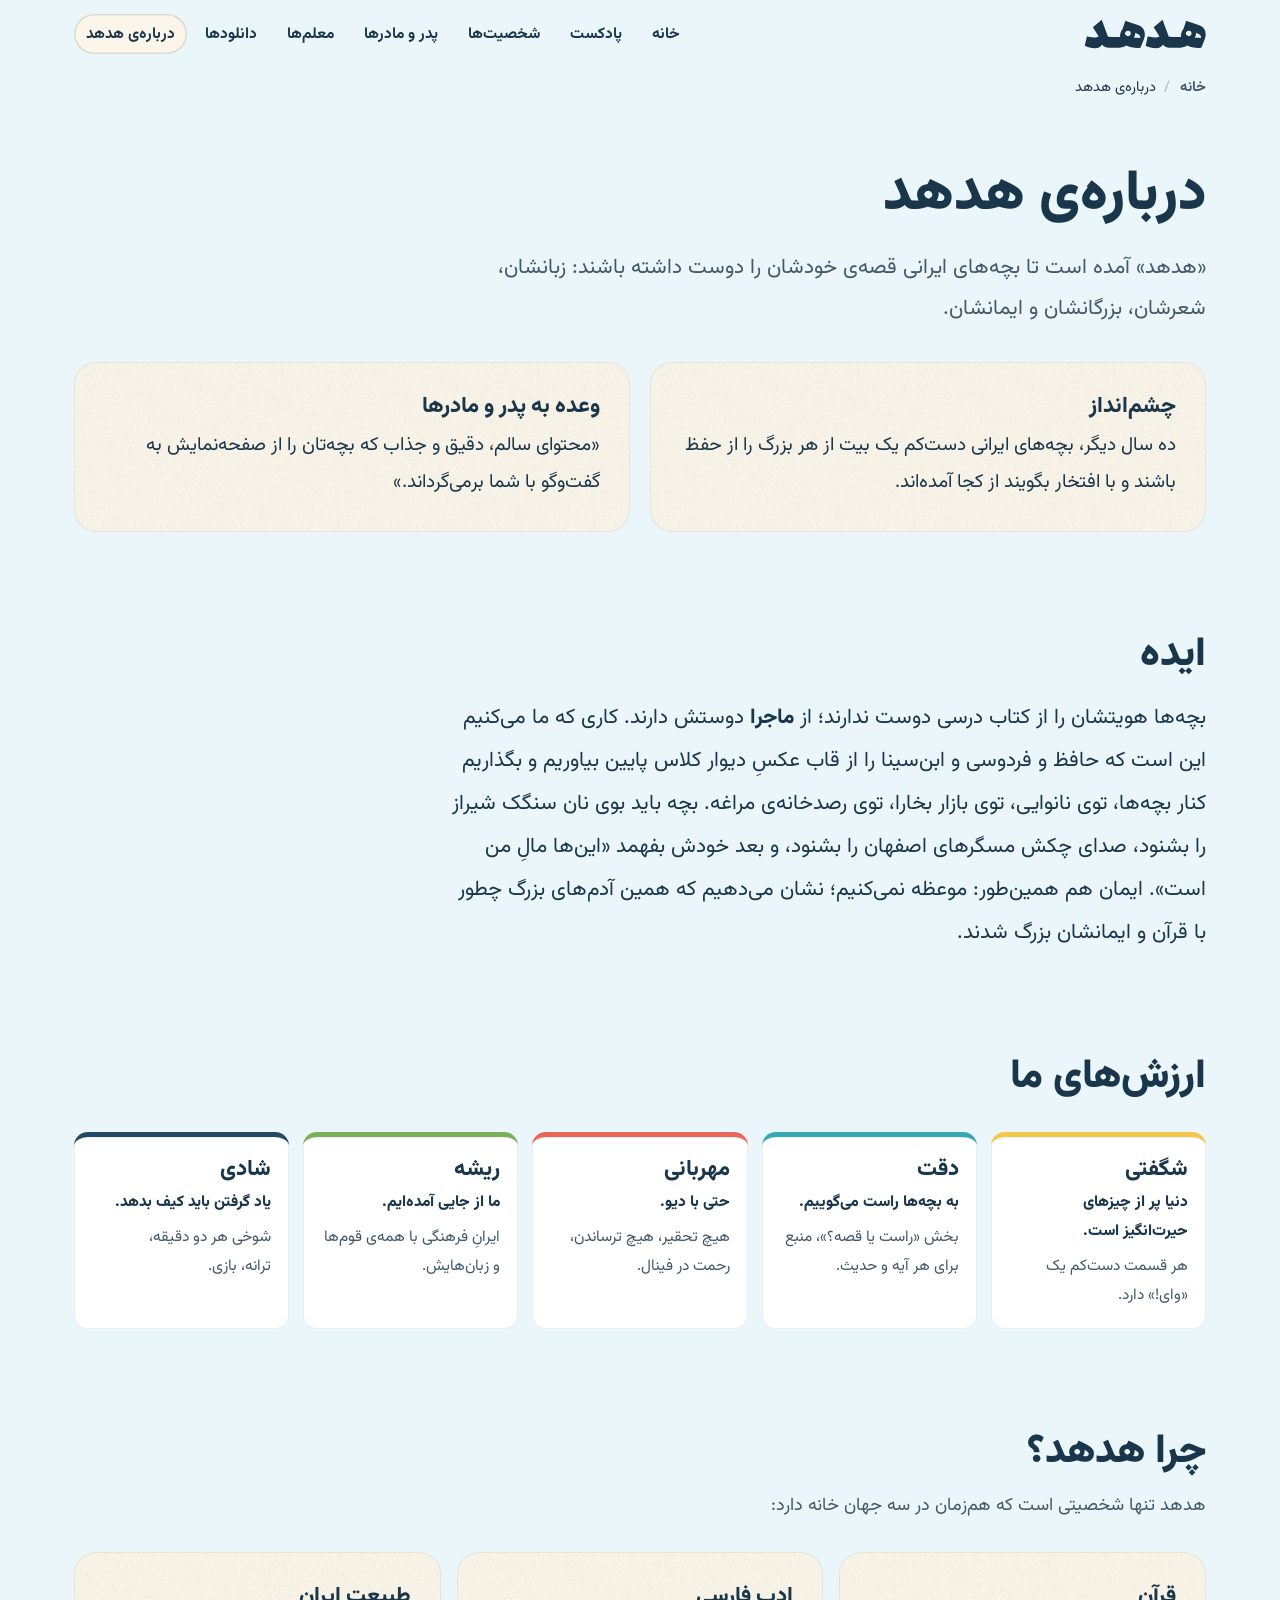
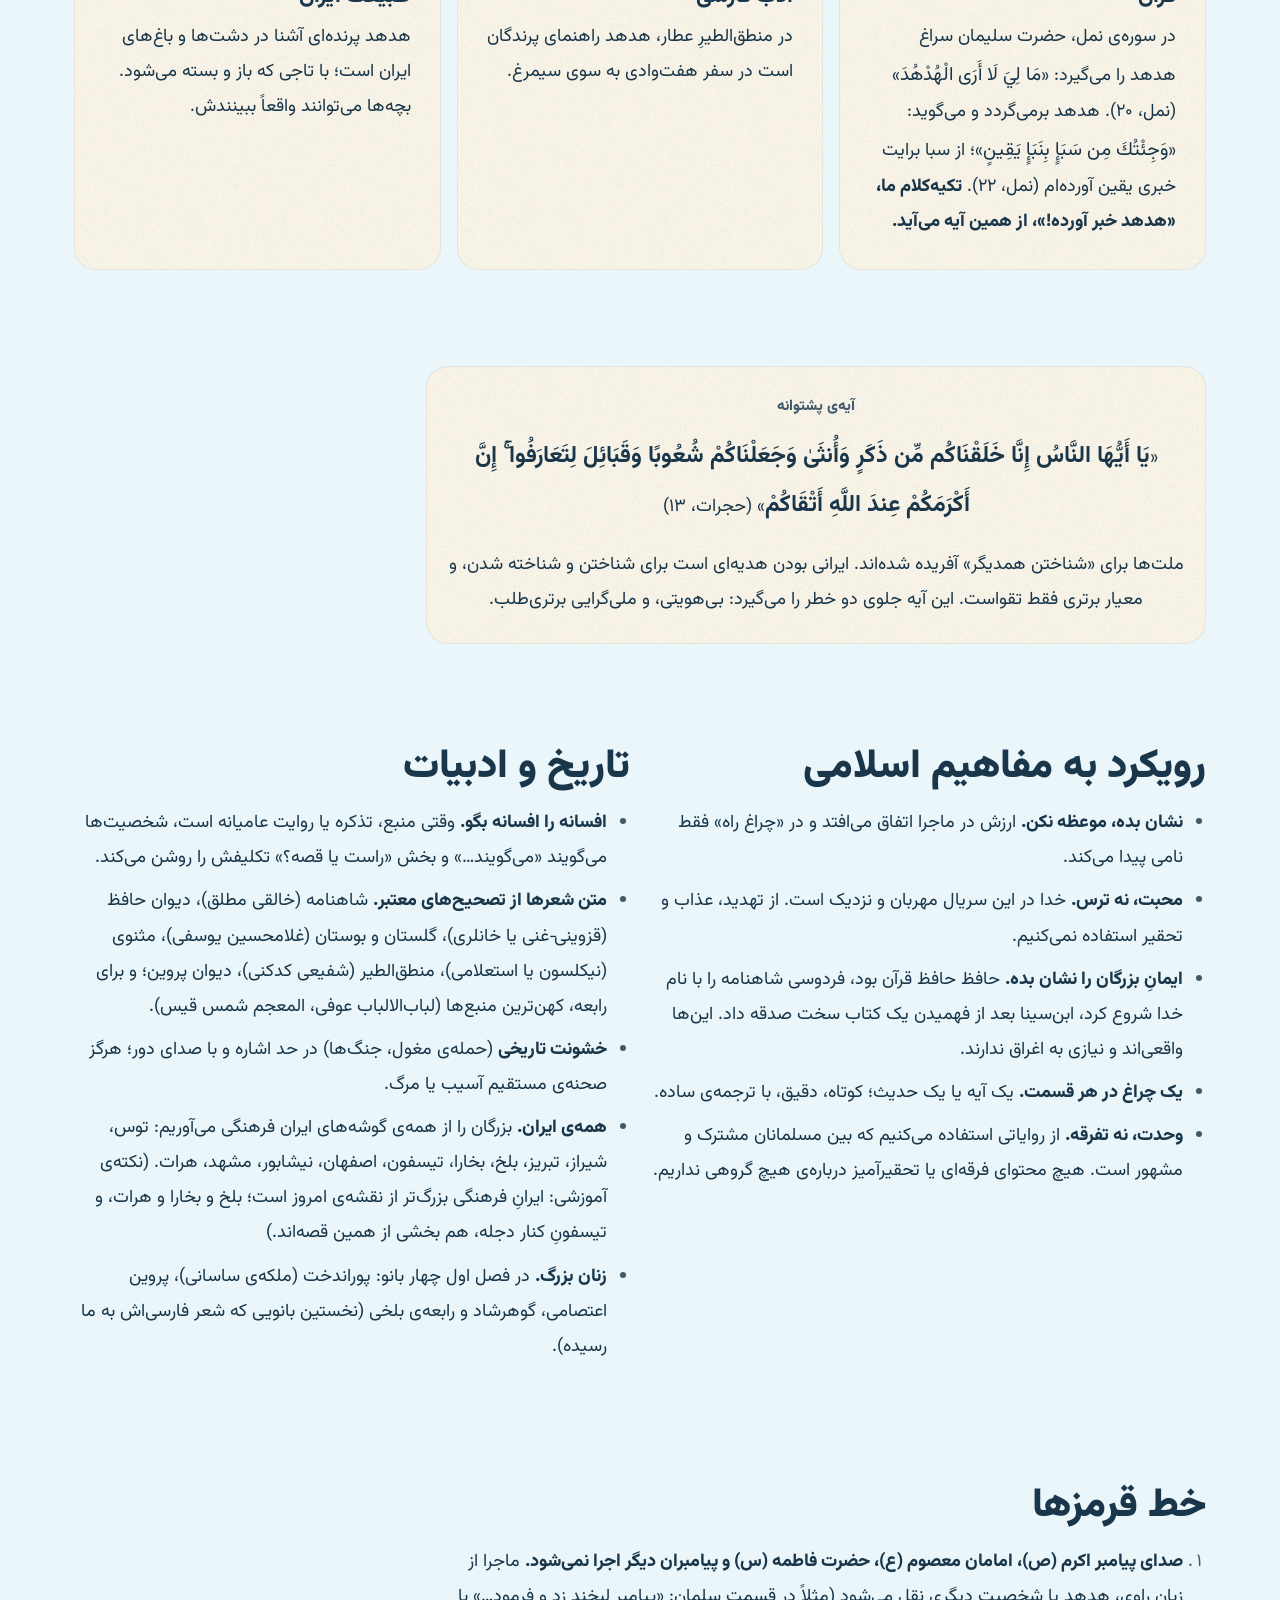
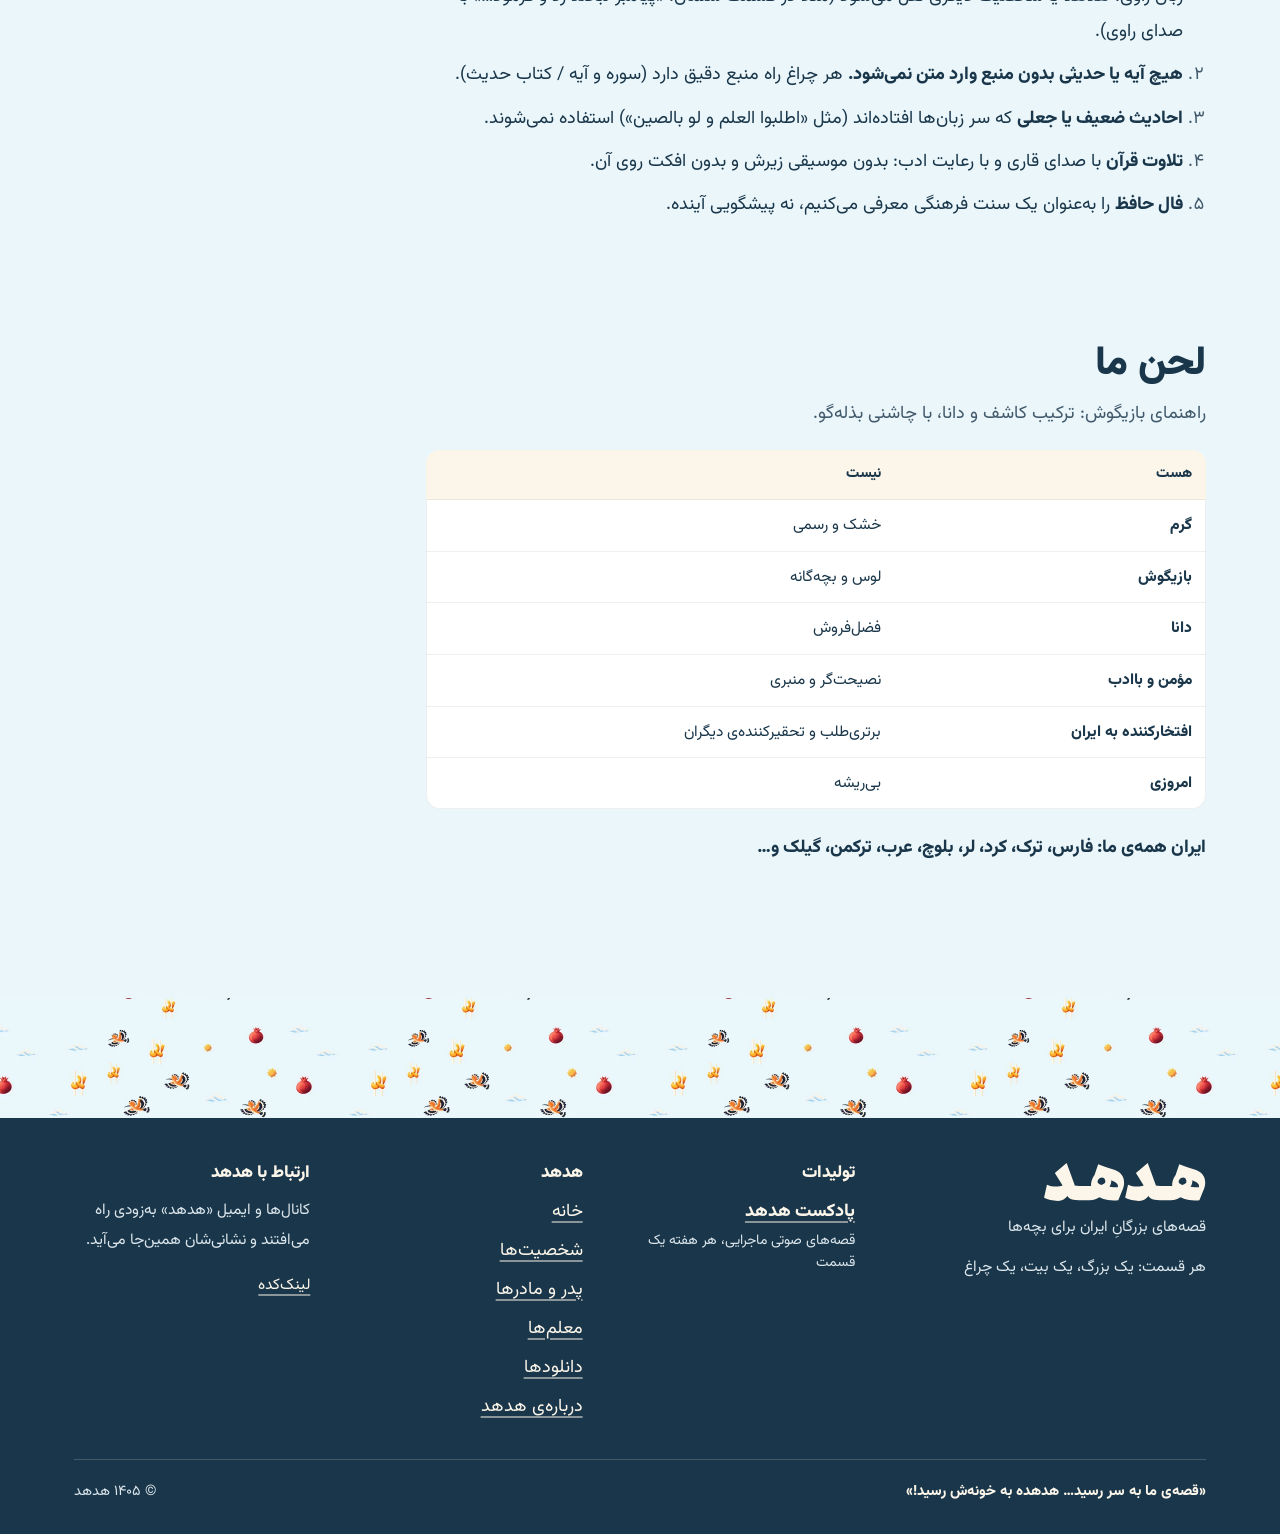
==== about/index.html @ d572d591 "«هدهد» website" ====
<!doctype html>
<html lang="fa" dir="rtl" class="no-js">
<head>
<meta charset="utf-8">
<meta name="viewport" content="width=device-width, initial-scale=1">
<title>درباره‌ی هدهد | هدهد، قصه‌های بزرگانِ ایران برای بچه‌ها</title>
<meta name="description" content="درباره‌ی «هدهد»: هدف و ارزش‌ها، ایده، پایه‌ی فکری و خط قرمزها.">
<link rel="canonical" href="https://hodhodclub.com/about/">
<meta name="theme-color" content="#EAF6FA">
<meta property="og:type" content="website">
<meta property="og:site_name" content="هدهد، قصه‌های بزرگانِ ایران برای بچه‌ها">
<meta property="og:locale" content="fa_IR">
<meta property="og:title" content="درباره‌ی هدهد">
<meta property="og:description" content="درباره‌ی «هدهد»: هدف و ارزش‌ها، ایده، پایه‌ی فکری و خط قرمزها.">
<meta property="og:url" content="https://hodhodclub.com/about/">
<meta property="og:image" content="https://hodhodclub.com/og/hodhod.jpg">
<meta property="og:image:width" content="1200">
<meta property="og:image:height" content="630">
<meta property="og:image:alt" content="هدهد روی ابر، کنار نام «هدهد» و «قصه‌های بزرگانِ ایران برای بچه‌ها».">
<meta name="twitter:card" content="summary_large_image">
<link rel="icon" href="/favicon.ico" sizes="any">
<link rel="icon" type="image/png" sizes="32x32" href="/favicon-32.png">
<link rel="apple-touch-icon" href="/apple-touch-icon.png">
<link rel="manifest" href="/site.webmanifest">
<link rel="preload" href="/assets/fonts/vazirmatn.woff" as="font" type="font/woff" crossorigin>
<link rel="stylesheet" href="/assets/site.css?v=4108e3a9">
<script>document.documentElement.className='js';window.HUDHUD_TEXT={"local": "به وقت شما: {day}، ساعت {time}", "countdown": "تا انتشار: {left}", "soon": "به‌زودی", "out": "منتشر شد", "today": "امروز", "play": "پخش", "pause": "توقف", "copied": "نشانی صفحه کپی شد."}</script>
<script type="application/ld+json">{"@context": "https://schema.org", "@graph": [{"@type": "BreadcrumbList", "itemListElement": [{"@type": "ListItem", "position": 1, "name": "خانه", "item": "https://hodhodclub.com/"}, {"@type": "ListItem", "position": 2, "name": "درباره‌ی هدهد", "item": "https://hodhodclub.com/about/"}]}]}</script>
</head>
<body>
<a class="skip" href="#main">رفتن به محتوای اصلی</a>
<header class="site-head"><div class="wrap head-row">
<div class="brand-row"><a class="brand" href="/" aria-label="هدهد، صفحه‌ی اصلی"><svg class="wm-nav" aria-hidden="true" focusable="false" xmlns="http://www.w3.org/2000/svg" viewBox="-35 -1415 6046 1481"><path fill="currentColor" d="M690 -549Q638 -525 580.5 -514.5Q523 -504 457 -504Q363 -504 270.5 -521.0Q178 -538 110 -569L5 -92Q108 -35 238.5 -4.5Q369 26 518 26Q646 26 725.0 -24.0Q804 -74 866 -157Q907 -94 958.0 -60.0Q1009 -26 1088.5 -13.0Q1168 0 1292 0H1703V-530H1292Q1257 -530 1220.0 -534.5Q1183 -539 1144 -546L840 -1375L404 -1011Z M2008 -1332 1873 -937Q1835 -883 1805.5 -820.0Q1776 -757 1759.5 -691.5Q1743 -626 1743 -561Q1743 -545 1754 -531Q1746 -531 1738.5 -530.5Q1731 -530 1722.5 -530.0Q1714 -530 1703 -530Q1675 -530 1664.0 -510.0Q1653 -490 1653 -442V-93Q1653 -41 1663.5 -20.5Q1674 0 1703 0Q1789 0 1879.5 -29.0Q1970 -58 2055 -109Q2192 -36 2371.5 -5.0Q2551 26 2753 2L2888 -328Q2929 -423 2948.5 -501.0Q2968 -579 2968 -626Q2968 -730 2943.5 -811.5Q2919 -893 2868.0 -955.5Q2817 -1018 2737.0 -1065.0Q2657 -1112 2546 -1147Q2386 -1197 2257.5 -1241.5Q2129 -1286 2008 -1332ZM2122 -559Q1985 -610 1985 -682Q1985 -725 2009.5 -761.0Q2034 -797 2073.0 -818.5Q2112 -840 2155 -840Q2187 -840 2213.5 -820.5Q2240 -801 2256.5 -768.5Q2273 -736 2273 -697Q2273 -650 2234.5 -615.0Q2196 -580 2122 -559ZM2426 -496Q2461 -555 2479.5 -617.0Q2498 -679 2494 -738Q2576 -706 2630.5 -671.0Q2685 -636 2713.0 -598.5Q2741 -561 2741 -518Q2741 -510 2739.0 -499.5Q2737 -489 2736 -480Q2651 -480 2573.0 -484.0Q2495 -488 2426 -496Z M3693 -549Q3641 -525 3583.5 -514.5Q3526 -504 3460 -504Q3366 -504 3273.5 -521.0Q3181 -538 3113 -569L3008 -92Q3111 -35 3241.5 -4.5Q3372 26 3521 26Q3649 26 3728.0 -24.0Q3807 -74 3869 -157Q3910 -94 3961.0 -60.0Q4012 -26 4091.5 -13.0Q4171 0 4295 0H4706V-530H4295Q4260 -530 4223.0 -534.5Q4186 -539 4147 -546L3843 -1375L3407 -1011Z M5011 -1332 4876 -937Q4838 -883 4808.5 -820.0Q4779 -757 4762.5 -691.5Q4746 -626 4746 -561Q4746 -545 4757 -531Q4749 -531 4741.5 -530.5Q4734 -530 4725.5 -530.0Q4717 -530 4706 -530Q4678 -530 4667.0 -510.0Q4656 -490 4656 -442V-93Q4656 -41 4666.5 -20.5Q4677 0 4706 0Q4792 0 4882.5 -29.0Q4973 -58 5058 -109Q5195 -36 5374.5 -5.0Q5554 26 5756 2L5891 -328Q5932 -423 5951.5 -501.0Q5971 -579 5971 -626Q5971 -730 5946.5 -811.5Q5922 -893 5871.0 -955.5Q5820 -1018 5740.0 -1065.0Q5660 -1112 5549 -1147Q5389 -1197 5260.5 -1241.5Q5132 -1286 5011 -1332ZM5125 -559Q4988 -610 4988 -682Q4988 -725 5012.5 -761.0Q5037 -797 5076.0 -818.5Q5115 -840 5158 -840Q5190 -840 5216.5 -820.5Q5243 -801 5259.5 -768.5Q5276 -736 5276 -697Q5276 -650 5237.5 -615.0Q5199 -580 5125 -559ZM5429 -496Q5464 -555 5482.5 -617.0Q5501 -679 5497 -738Q5579 -706 5633.5 -671.0Q5688 -636 5716.0 -598.5Q5744 -561 5744 -518Q5744 -510 5742.0 -499.5Q5740 -489 5739 -480Q5654 -480 5576.0 -484.0Q5498 -488 5429 -496Z"/></svg></a></div>
<button class="menu-btn" type="button" aria-expanded="false" aria-controls="nav"><span class="bars"><span></span></span>فهرست</button>
<nav id="nav" class="nav" aria-label="فهرست"><ul><li><a href="/">خانه</a></li><li><a href="/podcast/">پادکست</a></li><li><a href="/characters/">شخصیت‌ها</a></li><li><a href="/parents/">پدر و مادرها</a></li><li><a href="/teachers/">معلم‌ها</a></li><li><a href="/downloads/">دانلودها</a></li><li><a href="/about/" aria-current="page">درباره‌ی هدهد</a></li></ul></nav>
</div></header>
<main id="main">
<nav class="crumbs wrap" aria-label="مسیر صفحه"><ol><li><a href="/">خانه</a></li><li aria-current="page">درباره‌ی هدهد</li></ol></nav>
<section class="page-head"><div class="wrap narrow">
<h1>درباره‌ی هدهد</h1>
<p class="lead">«هدهد» آمده است تا بچه‌های ایرانی قصه‌ی خودشان را دوست داشته باشند: زبانشان، شعرشان، بزرگانشان و ایمانشان.</p>
</div></section>
<section class="section" style="padding-top:20px" aria-labelledby="core-t"><div class="wrap">
<h2 id="core-t" class="sr">هسته‌ی هدهد</h2><div class="grid grid-2 core"><div class="card grain core-card"><h3>چشم‌انداز</h3><p>ده سال دیگر، بچه‌های ایرانی دست‌کم یک بیت از هر بزرگ را از حفظ باشند و با افتخار بگویند از کجا آمده‌اند.</p></div><div class="card grain core-card"><h3>وعده به پدر و مادرها</h3><p>«محتوای سالم، دقیق و جذاب که بچه‌تان را از صفحه‌نمایش به گفت‌وگو با شما برمی‌گرداند.»</p></div></div>
</div></section>
<section class="section" aria-labelledby="idea-t"><div class="wrap narrow">
<h2 id="idea-t" style="margin-bottom:14px">ایده</h2><div class="director prose"><p>بچه‌ها هویتشان را از کتاب درسی دوست ندارند؛ از <strong>ماجرا</strong> دوستش دارند. کاری که ما می‌کنیم این است که حافظ و فردوسی و ابن‌سینا را از قاب عکسِ دیوار کلاس پایین بیاوریم و بگذاریم کنار بچه‌ها، توی نانوایی، توی بازار بخارا، توی رصدخانه‌ی مراغه. بچه باید بوی نان سنگک شیراز را بشنود، صدای چکش مسگرهای اصفهان را بشنود، و بعد خودش بفهمد «این‌ها مالِ من است». ایمان هم همین‌طور: موعظه نمی‌کنیم؛ نشان می‌دهیم که همین آدم‌های بزرگ چطور با قرآن و ایمانشان بزرگ شدند.</p></div>
</div></section>
<section class="section" aria-labelledby="val-t"><div class="wrap"><div class="section-head"><h2 id="val-t">ارزش‌های ما</h2></div>
<div class="values"><div class="value"><h3>شگفتی</h3><p class="means">دنیا پر از چیزهای حیرت‌انگیز است.</p><p>هر قسمت دست‌کم یک «وای!» دارد.</p></div><div class="value"><h3>دقت</h3><p class="means">به بچه‌ها راست می‌گوییم.</p><p>بخش «راست یا قصه؟»، منبع برای هر آیه و حدیث.</p></div><div class="value"><h3>مهربانی</h3><p class="means">حتی با دیو.</p><p>هیچ تحقیر، هیچ ترساندن، رحمت در فینال.</p></div><div class="value"><h3>ریشه</h3><p class="means">ما از جایی آمده‌ایم.</p><p>ایرانِ فرهنگی با همه‌ی قوم‌ها و زبان‌هایش.</p></div><div class="value"><h3>شادی</h3><p class="means">یاد گرفتن باید کیف بدهد.</p><p>شوخی هر دو دقیقه، ترانه، بازی.</p></div></div></div></section>
<section class="section" aria-labelledby="why-t"><div class="wrap"><div class="section-head"><h2 id="why-t">چرا هدهد؟</h2>
<p>هدهد تنها شخصیتی است که هم‌زمان در سه جهان خانه دارد:</p></div><div class="worlds"><div class="card grain"><h3>قرآن</h3><p style="margin-top:8px">در سوره‌ی نمل، حضرت سلیمان سراغ هدهد را می‌گیرد: «<span lang="ar">مَا لِيَ لَا أَرَى الْهُدْهُدَ</span>» (نمل، ۲۰). هدهد برمی‌گردد و می‌گوید: «<span lang="ar">وَجِئْتُكَ مِن سَبَإٍ بِنَبَإٍ يَقِينٍ</span>»؛ از سبا برایت خبری یقین آورده‌ام (نمل، ۲۲). <strong>تکیه‌کلام ما، «هدهد خبر آورده!»، از همین آیه می‌آید.</strong></p></div><div class="card grain"><h3>ادب فارسی</h3><p style="margin-top:8px">در منطق‌الطیرِ عطار، هدهد راهنمای پرندگان است در سفر هفت‌وادی به سوی سیمرغ.</p></div><div class="card grain"><h3>طبیعت ایران</h3><p style="margin-top:8px">هدهد پرنده‌ای آشنا در دشت‌ها و باغ‌های ایران است؛ با تاجی که باز و بسته می‌شود. بچه‌ها می‌توانند واقعاً ببینندش.</p></div></div></div></section>
<section class="section" aria-labelledby="ayah-t"><div class="wrap narrow"><h2 id="ayah-t" class="sr">آیه‌ی پشتوانه</h2>
<div class="card grain ayah"><p class="eyebrow" style="justify-content:center">آیه‌ی پشتوانه</p><p>«<span lang="ar">يَا أَيُّهَا النَّاسُ إِنَّا خَلَقْنَاكُم مِّن ذَكَرٍ وَأُنثَىٰ وَجَعَلْنَاكُمْ شُعُوبًا وَقَبَائِلَ لِتَعَارَفُوا ۚ إِنَّ أَكْرَمَكُمْ عِندَ اللَّهِ أَتْقَاكُمْ</span>» (حجرات، ۱۳)</p>
<p>ملت‌ها برای «شناختن همدیگر» آفریده شده‌اند. ایرانی بودن هدیه‌ای است برای شناختن و شناخته شدن، و معیار برتری فقط تقواست. این آیه جلوی دو خطر را می‌گیرد: بی‌هویتی، و ملی‌گرایی برتری‌طلب.</p></div></div></section>
<section class="section" aria-labelledby="isl-t"><div class="wrap grid grid-2">
<div class="prose"><h2 id="isl-t" style="margin-bottom:12px">رویکرد به مفاهیم اسلامی</h2><ul><li><strong>نشان بده، موعظه نکن.</strong> ارزش در ماجرا اتفاق می‌افتد و در «چراغ راه» فقط نامی پیدا می‌کند.</li><li><strong>محبت، نه ترس.</strong> خدا در این سریال مهربان و نزدیک است. از تهدید، عذاب و تحقیر استفاده نمی‌کنیم.</li><li><strong>ایمانِ بزرگان را نشان بده.</strong> حافظ حافظ قرآن بود، فردوسی شاهنامه را با نام خدا شروع کرد، ابن‌سینا بعد از فهمیدن یک کتاب سخت صدقه داد. این‌ها واقعی‌اند و نیازی به اغراق ندارند.</li><li><strong>یک چراغ در هر قسمت.</strong> یک آیه یا یک حدیث؛ کوتاه، دقیق، با ترجمه‌ی ساده.</li><li><strong>وحدت، نه تفرقه.</strong> از روایاتی استفاده می‌کنیم که بین مسلمانان مشترک و مشهور است. هیچ محتوای فرقه‌ای یا تحقیرآمیز درباره‌ی هیچ گروهی نداریم.</li></ul></div>
<div class="prose"><h2 style="margin-bottom:12px">تاریخ و ادبیات</h2><ul><li><strong>افسانه را افسانه بگو.</strong> وقتی منبع، تذکره یا روایت عامیانه است، شخصیت‌ها می‌گویند «می‌گویند…» و بخش «راست یا قصه؟» تکلیفش را روشن می‌کند.</li><li><strong>متن شعرها از تصحیح‌های معتبر.</strong> شاهنامه (خالقی مطلق)، دیوان حافظ (قزوینی‑غنی یا خانلری)، گلستان و بوستان (غلامحسین یوسفی)، مثنوی (نیکلسون یا استعلامی)، منطق‌الطیر (شفیعی کدکنی)، دیوان پروین؛ و برای رابعه، کهن‌ترین منبع‌ها (لباب‌الالباب عوفی، المعجم شمس قیس).</li><li><strong>خشونت تاریخی</strong> (حمله‌ی مغول، جنگ‌ها) در حد اشاره و با صدای دور؛ هرگز صحنه‌ی مستقیم آسیب یا مرگ.</li><li><strong>همه‌ی ایران.</strong> بزرگان را از همه‌ی گوشه‌های ایران فرهنگی می‌آوریم: توس، شیراز، تبریز، بلخ، بخارا، تیسفون، اصفهان، نیشابور، مشهد، هرات. (نکته‌ی آموزشی: ایرانِ فرهنگی بزرگ‌تر از نقشه‌ی امروز است؛ بلخ و بخارا و هرات، و تیسفونِ کنار دجله، هم بخشی از همین قصه‌اند.)</li><li><strong>زنان بزرگ.</strong> در فصل اول چهار بانو: پوراندخت (ملکه‌ی ساسانی)، پروین اعتصامی، گوهرشاد و رابعه‌ی بلخی (نخستین بانویی که شعر فارسی‌اش به ما رسیده).</li></ul></div></div></section>
<section class="section" aria-labelledby="lines-t"><div class="wrap narrow"><div class="prose"><h2 id="lines-t" style="margin-bottom:12px">خط قرمزها</h2><ol><li><strong>صدای پیامبر اکرم (ص)، امامان معصوم (ع)، حضرت فاطمه (س) و پیامبران دیگر اجرا نمی‌شود.</strong> ماجرا از زبان راوی، هدهد یا شخصیت دیگری نقل می‌شود (مثلاً در قسمت سلمان: «پیامبر لبخند زد و فرمود…» با صدای راوی).</li><li><strong>هیچ آیه یا حدیثی بدون منبع وارد متن نمی‌شود.</strong> هر چراغ راه منبع دقیق دارد (سوره و آیه / کتاب حدیث).</li><li><strong>احادیث ضعیف یا جعلی</strong> که سر زبان‌ها افتاده‌اند (مثل «اطلبوا العلم و لو بالصین») استفاده نمی‌شوند.</li><li><strong>تلاوت قرآن</strong> با صدای قاری و با رعایت ادب: بدون موسیقی زیرش و بدون افکت روی آن.</li><li><strong>فال حافظ</strong> را به‌عنوان یک سنت فرهنگی معرفی می‌کنیم، نه پیشگویی آینده.</li></ol></div></div></section>
<section class="section" aria-labelledby="tone-t"><div class="wrap narrow"><h2 id="tone-t" style="margin-bottom:6px">لحن ما</h2>
<p class="muted">راهنمای بازیگوش: ترکیب کاشف و دانا، با چاشنی بذله‌گو.</p>
<div class="table-wrap"><table class="isnot"><thead><tr><th scope="col">هست</th><th scope="col">نیست</th></tr></thead><tbody><tr><td>گرم</td><td>خشک و رسمی</td></tr><tr><td>بازیگوش</td><td>لوس و بچه‌گانه</td></tr><tr><td>دانا</td><td>فضل‌فروش</td></tr><tr><td>مؤمن و باادب</td><td>نصیحت‌گر و منبری</td></tr><tr><td>افتخارکننده به ایران</td><td>برتری‌طلب و تحقیرکننده‌ی دیگران</td></tr><tr><td>امروزی</td><td>بی‌ریشه</td></tr></tbody></table></div>
<p style="margin-top:16px;font-weight:800">ایران همه‌ی ما: فارس، ترک، کرد، لر، بلوچ، عرب، ترکمن، گیلک و…</p></div></section>
</main>
<div class="band" aria-hidden="true"></div>
<footer class="site-foot"><div class="wrap">
<div class="foot-grid">
<div class="foot-brand"><svg class="wm-nav" aria-hidden="true" focusable="false" xmlns="http://www.w3.org/2000/svg" viewBox="-35 -1415 6046 1481"><path fill="currentColor" d="M690 -549Q638 -525 580.5 -514.5Q523 -504 457 -504Q363 -504 270.5 -521.0Q178 -538 110 -569L5 -92Q108 -35 238.5 -4.5Q369 26 518 26Q646 26 725.0 -24.0Q804 -74 866 -157Q907 -94 958.0 -60.0Q1009 -26 1088.5 -13.0Q1168 0 1292 0H1703V-530H1292Q1257 -530 1220.0 -534.5Q1183 -539 1144 -546L840 -1375L404 -1011Z M2008 -1332 1873 -937Q1835 -883 1805.5 -820.0Q1776 -757 1759.5 -691.5Q1743 -626 1743 -561Q1743 -545 1754 -531Q1746 -531 1738.5 -530.5Q1731 -530 1722.5 -530.0Q1714 -530 1703 -530Q1675 -530 1664.0 -510.0Q1653 -490 1653 -442V-93Q1653 -41 1663.5 -20.5Q1674 0 1703 0Q1789 0 1879.5 -29.0Q1970 -58 2055 -109Q2192 -36 2371.5 -5.0Q2551 26 2753 2L2888 -328Q2929 -423 2948.5 -501.0Q2968 -579 2968 -626Q2968 -730 2943.5 -811.5Q2919 -893 2868.0 -955.5Q2817 -1018 2737.0 -1065.0Q2657 -1112 2546 -1147Q2386 -1197 2257.5 -1241.5Q2129 -1286 2008 -1332ZM2122 -559Q1985 -610 1985 -682Q1985 -725 2009.5 -761.0Q2034 -797 2073.0 -818.5Q2112 -840 2155 -840Q2187 -840 2213.5 -820.5Q2240 -801 2256.5 -768.5Q2273 -736 2273 -697Q2273 -650 2234.5 -615.0Q2196 -580 2122 -559ZM2426 -496Q2461 -555 2479.5 -617.0Q2498 -679 2494 -738Q2576 -706 2630.5 -671.0Q2685 -636 2713.0 -598.5Q2741 -561 2741 -518Q2741 -510 2739.0 -499.5Q2737 -489 2736 -480Q2651 -480 2573.0 -484.0Q2495 -488 2426 -496Z M3693 -549Q3641 -525 3583.5 -514.5Q3526 -504 3460 -504Q3366 -504 3273.5 -521.0Q3181 -538 3113 -569L3008 -92Q3111 -35 3241.5 -4.5Q3372 26 3521 26Q3649 26 3728.0 -24.0Q3807 -74 3869 -157Q3910 -94 3961.0 -60.0Q4012 -26 4091.5 -13.0Q4171 0 4295 0H4706V-530H4295Q4260 -530 4223.0 -534.5Q4186 -539 4147 -546L3843 -1375L3407 -1011Z M5011 -1332 4876 -937Q4838 -883 4808.5 -820.0Q4779 -757 4762.5 -691.5Q4746 -626 4746 -561Q4746 -545 4757 -531Q4749 -531 4741.5 -530.5Q4734 -530 4725.5 -530.0Q4717 -530 4706 -530Q4678 -530 4667.0 -510.0Q4656 -490 4656 -442V-93Q4656 -41 4666.5 -20.5Q4677 0 4706 0Q4792 0 4882.5 -29.0Q4973 -58 5058 -109Q5195 -36 5374.5 -5.0Q5554 26 5756 2L5891 -328Q5932 -423 5951.5 -501.0Q5971 -579 5971 -626Q5971 -730 5946.5 -811.5Q5922 -893 5871.0 -955.5Q5820 -1018 5740.0 -1065.0Q5660 -1112 5549 -1147Q5389 -1197 5260.5 -1241.5Q5132 -1286 5011 -1332ZM5125 -559Q4988 -610 4988 -682Q4988 -725 5012.5 -761.0Q5037 -797 5076.0 -818.5Q5115 -840 5158 -840Q5190 -840 5216.5 -820.5Q5243 -801 5259.5 -768.5Q5276 -736 5276 -697Q5276 -650 5237.5 -615.0Q5199 -580 5125 -559ZM5429 -496Q5464 -555 5482.5 -617.0Q5501 -679 5497 -738Q5579 -706 5633.5 -671.0Q5688 -636 5716.0 -598.5Q5744 -561 5744 -518Q5744 -510 5742.0 -499.5Q5740 -489 5739 -480Q5654 -480 5576.0 -484.0Q5498 -488 5429 -496Z"/></svg><p>قصه‌های بزرگانِ ایران برای بچه‌ها</p><p>هر قسمت: یک بزرگ، یک بیت، یک چراغ</p></div>
<nav class="foot-products" aria-labelledby="f-prod"><h2 id="f-prod">تولیدات</h2><ul><li><a href="/podcast/">پادکست هدهد</a><small>قصه‌های صوتی ماجرایی، هر هفته یک قسمت</small></li></ul></nav>
<nav aria-labelledby="f-brand"><h2 id="f-brand">هدهد</h2><ul class="cols"><li><a href="/">خانه</a></li><li><a href="/characters/">شخصیت‌ها</a></li><li><a href="/parents/">پدر و مادرها</a></li><li><a href="/teachers/">معلم‌ها</a></li><li><a href="/downloads/">دانلودها</a></li><li><a href="/about/">درباره‌ی هدهد</a></li></ul></nav>
<div><h2 id="contact">ارتباط با هدهد</h2><p>کانال‌ها و ایمیل «هدهد» به‌زودی راه می‌افتند و نشانی‌شان همین‌جا می‌آید.</p><p><a href="/links/">لینک‌کده</a></p></div>
</div>
<div class="foot-end"><span class="closing">«قصه‌ی ما به سر رسید… <strong>هدهده به خونه‌ش رسید!</strong>»</span><span>© ۱۴۰۵ هدهد</span></div>
</div></footer>
<script src="/assets/site.js?v=4108e3a9" defer></script>
</body>
</html>
---- assets/site.css ----
/* «هدهد» website, «آسمان روشن» identity (areas/podcast/03-branding/design-system.md). Mobile first, RTL.
   Colours only from the design system; no gradients except the sky itself, no glow, no drop shadows. */
/* Type: Pinar (design-system.md › Type), served from the site itself. build.py › build_font() writes the
   @font-face rules between the markers: Fontamin's Farsi-digit Pinar for the text, its Latin-digit Pinar for Latin
   letters and digits only (or, with --font vazirmatn, the free fallback). */
/*FONT*/
@font-face { font-family: "HodhodText"; src: url("fonts/vazirmatn.woff") format("woff"); font-weight: 100 900; font-display: swap; }
/*/FONT*/

:root {
  --sky: #EAF6FA; --sky-top: #D8EEF7; --cream: #FCF6EA; --navy: #19364A; --ink-2: #41596B;
  --cinnamon: #EF9245; --coral: #EA655A; --leaf: #7CAF59; --sunshine: #F4C64C; --turquoise: #36A8B2;
  --night: #234A60; --shelf: #F1E5CC; --ledge: #DCCBA8; --white: #FFFFFF;
  --line: rgba(25, 54, 74, .14); --line-2: rgba(25, 54, 74, .08);
  --accent: var(--leaf);
  --r: 22px; --r-s: 14px; --wrap: 1180px; --gutter: 16px;
  --grain: url("../img/grain.png");
  --arch: url("arch.svg");
  color-scheme: light;
}
@media (min-width: 600px) { :root { --gutter: 24px; } }

*, *::before, *::after { box-sizing: border-box; }
[hidden] { display: none !important; }
html { -webkit-text-size-adjust: 100%; text-size-adjust: 100%; scroll-behavior: smooth; scroll-padding-top: 16px; }
body { margin: 0; background: var(--sky); color: var(--navy); font-family: "HodhodText", Tahoma, sans-serif;
       font-variation-settings: "KSHD" 100; font-size: 17px; line-height: 1.95; font-weight: 400; overflow-x: hidden;
       -webkit-font-smoothing: antialiased; }
@media (min-width: 900px) { body { font-size: 18px; } }
img, svg { display: block; max-width: 100%; }
img { height: auto; }
a { color: inherit; text-decoration-thickness: 1.5px; text-underline-offset: 5px; text-decoration-color: rgba(25, 54, 74, .45); }
a:hover { text-decoration-color: currentColor; }
:focus-visible { outline: 3px solid var(--navy); outline-offset: 3px; border-radius: 6px; }
strong, b { font-weight: 800; }
h1, h2, h3, h4 { margin: 0; line-height: 1.35; font-weight: 900; text-wrap: balance; }
h1 { font-size: clamp(32px, 7vw, 56px); }
h2 { font-size: clamp(26px, 5vw, 40px); }
h3 { font-size: clamp(19px, 2.6vw, 22px); font-weight: 800; }
p { margin: 0 0 1em; text-wrap: pretty; }
p:last-child { margin-bottom: 0; }
ul, ol { margin: 0 0 1em; padding-inline-start: 1.3em; }
ol { list-style-type: persian; }
li { margin-bottom: .45em; }
li::marker { color: var(--ink-2); }
blockquote { margin: 0; }
[lang="ar"] { font-size: 1.06em; line-height: 2.1; }
.latin { direction: ltr; unicode-bidi: isolate; display: inline-block; }
.sr { position: absolute !important; width: 1px; height: 1px; padding: 0; margin: -1px; overflow: hidden; clip: rect(0 0 0 0); white-space: nowrap; border: 0; }
.wrap { width: 100%; max-width: var(--wrap); margin-inline: auto; padding-inline: var(--gutter); }
.narrow > * { max-width: 780px; }
.muted { color: var(--ink-2); }
.nowrap { white-space: nowrap; }

/* skip link */
.skip { position: absolute; inset-inline-start: 12px; top: -60px; z-index: 50; background: var(--navy); color: var(--cream);
        padding: 8px 16px; border-radius: 999px; text-decoration: none; }
.skip:focus { top: 12px; }

/* grain: 50 % on accent shapes, 35 % on cream panels (design system) */
.grain, .grain-50 { position: relative; isolation: isolate; }
.grain::after, .grain-50::after { content: ""; position: absolute; inset: 0; z-index: -1; pointer-events: none;
  background: var(--grain) 0 0 / 256px 256px; opacity: .35; border-radius: inherit; }
.grain-50::after { opacity: .5; }

/* the arch glyph before labels */
.glyph { display: inline-block; width: .72em; height: .92em; vertical-align: -.08em; margin-inline-end: .45em; flex: none; }
.glyph path { fill: var(--g, var(--accent)); }

/* ---------- header ---------- */
.site-head { position: relative; z-index: 20; }
.head-row { display: flex; align-items: center; justify-content: space-between; gap: 16px; min-height: 68px; }
.brand-row { display: flex; align-items: center; gap: 10px; min-width: 0; }
.brand { display: inline-flex; align-items: center; color: var(--navy); padding: 6px 0; }
.brand svg { height: 30px; width: auto; }
/* on a product's pages the header carries the product lockup (.lockup below): the wordmark leads home, the label
   to the product's page */
.brand-row.lockup { --h: 30px; display: block; padding-block: 6px; }
.brand-row.lockup .brand { display: inline; padding: 0; }
.brand-row.lockup .brand svg { display: inline-block; }
a.lockup-label { text-decoration: none; }
a.lockup-label:hover { text-decoration: underline; text-decoration-thickness: 1.5px; }
.menu-btn { display: none; font: inherit; font-weight: 700; font-size: 16px; color: var(--navy); background: var(--cream);
  border: 1.5px solid var(--line); border-radius: 999px; padding: 6px 18px 6px 14px; min-height: 44px; cursor: pointer;
  align-items: center; gap: 8px; flex: none; }
.menu-btn .bars { width: 18px; height: 12px; position: relative; }
.menu-btn .bars::before, .menu-btn .bars::after, .menu-btn .bars span { content: ""; position: absolute; inset-inline: 0; height: 2px; background: var(--navy); border-radius: 2px; }
.menu-btn .bars::before { top: 0; } .menu-btn .bars span { top: 5px; } .menu-btn .bars::after { top: 10px; }
.nav ul { list-style: none; margin: 0; padding: 0; display: flex; flex-wrap: wrap; align-items: center; gap: 4px 6px; }
.nav li { margin: 0; }
.nav a, .nav-group-btn { display: block; text-decoration: none; font-weight: 700; font-size: 15.5px; padding: 8px 12px; border-radius: 999px; line-height: 1.6; }
.nav a:hover, .nav-group-btn:hover { background: rgba(255, 255, 255, .6); }
.nav a[aria-current="page"] { background: var(--cream); box-shadow: inset 0 0 0 1.5px var(--line); }
.nav a[aria-current="true"] { box-shadow: inset 0 -2.5px 0 var(--navy); border-radius: 0; }
/* several products: one «تولیدات هدهد» menu (build.py › NAV_INLINE) */
.nav-group { position: relative; }
.nav-group-btn { display: inline-flex; align-items: center; gap: 6px; font-family: inherit; color: var(--navy); background: none; border: 0; cursor: pointer; }
.nav-group-btn svg { width: 15px; height: 15px; transition: transform .15s; }
.nav-group-btn[aria-expanded="true"] svg { transform: rotate(180deg); }
.nav-group.inside .nav-group-btn { box-shadow: inset 0 -2.5px 0 var(--navy); border-radius: 0; }
.nav-group-label { display: none; }
.nav .nav-sub { display: none; position: absolute; top: calc(100% + 6px); inset-inline-start: 0; z-index: 30; width: 290px;
  flex-direction: column; align-items: stretch; gap: 2px; padding: 8px; background: var(--cream); border-radius: var(--r-s);
  box-shadow: inset 0 0 0 1.5px var(--line); }
.nav-group.open .nav-sub { display: flex; }
.nav-sub a { border-radius: 12px; padding: 8px 12px; }
.nav-sub a b { display: block; font-weight: 800; }
.nav-sub a small { display: block; font-weight: 400; font-size: 13.5px; color: var(--ink-2); line-height: 1.6; }
.nav-sub a[aria-current] { background: var(--sky); box-shadow: none; border-radius: 12px; }
@media (max-width: 979px) {
  .js .menu-btn { display: inline-flex; }
  .js .nav { position: absolute; inset-inline: var(--gutter); top: 64px; background: var(--cream); border-radius: var(--r);
    box-shadow: inset 0 0 0 1.5px var(--line); padding: 10px; display: none; max-height: calc(100vh - 80px); overflow-y: auto; }
  .js .nav.open { display: block; }
  .js .nav ul { flex-direction: column; align-items: stretch; gap: 2px; }
  .js .nav a { font-size: 17px; padding: 10px 16px; }
  .js .nav a[aria-current="page"] { background: var(--sky); box-shadow: none; }
  .js .nav a[aria-current="true"] { background: var(--sky); box-shadow: none; border-radius: 999px; }
  .nav-group-btn { display: none; }
  .nav-group-label { display: block; font-size: 13.5px; font-weight: 800; color: var(--ink-2); padding: 10px 16px 2px; }
  .nav .nav-sub { display: flex; position: static; width: auto; padding: 0 0 6px; background: none; box-shadow: none; border-bottom: 1.5px solid var(--line-2); margin-bottom: 4px; }
  .nav-sub a small { font-size: 14px; }
  .no-js .head-row { flex-wrap: wrap; padding-block: 8px; }
}
@media (max-width: 379px) { .brand svg { height: 26px; } .brand-row.lockup { --h: 22px; } .menu-btn { padding-inline: 12px 10px; } }

/* breadcrumbs */
.crumbs { padding-top: 6px; }
.crumbs ol { list-style: none; margin: 0; padding: 0; display: flex; flex-wrap: wrap; gap: 0 2px; font-size: 14.5px; color: var(--ink-2); }
.crumbs li { margin: 0; }
.crumbs li + li::before { content: "/"; margin-inline: 8px; color: rgba(25, 54, 74, .35); }
.crumbs a { text-decoration: none; font-weight: 700; }
.crumbs a:hover { text-decoration: underline; }
.crumbs [aria-current] { color: var(--navy); }

/* ---------- buttons, chips ---------- */
.actions { display: flex; flex-wrap: wrap; gap: 10px 12px; margin-top: 22px; }
.btn { display: inline-flex; align-items: center; justify-content: center; gap: 10px; min-height: 48px; padding: 10px 24px;
  border-radius: 999px; font: inherit; font-weight: 800; font-size: 16.5px; line-height: 1.4; text-decoration: none; cursor: pointer;
  border: 2px solid var(--navy); transition: background-color .15s, color .15s; }
.btn-primary { background: var(--navy); color: var(--cream); }
.btn-primary:hover { background: var(--night); }
.btn-ghost { background: transparent; color: var(--navy); }
.btn-ghost:hover { background: var(--cream); }
.btn svg { width: 18px; height: 18px; flex: none; }
.chip { display: inline-flex; align-items: center; gap: 6px; font-size: 14px; font-weight: 700; line-height: 1.5; padding: 3px 12px;
  border-radius: 999px; background: var(--white); box-shadow: inset 0 0 0 1.5px var(--line); white-space: nowrap; }
.status:empty { display: none; }
.status[data-state="out"] { background: var(--navy); color: var(--cream); box-shadow: none; }
.status[data-state="today"] { background: var(--sunshine); box-shadow: none; }

.eyebrow { display: flex; align-items: center; flex-wrap: wrap; gap: 6px 10px; font-size: 15px; font-weight: 800; color: var(--ink-2); margin: 0 0 10px; }
.eyebrow .glyph { margin-inline-end: 0; }

/* ---------- sections ---------- */
.section { padding-block: 56px; }
.section + .section { padding-top: 8px; }
@media (min-width: 900px) { .section { padding-block: 84px; } .section + .section { padding-top: 12px; } }
.section-head { margin-bottom: 28px; max-width: 760px; }
.section-head p { color: var(--ink-2); margin-top: 10px; }
.card { background: var(--cream); border-radius: var(--r); padding: 22px; box-shadow: inset 0 0 0 1px var(--line-2); }
@media (min-width: 700px) { .card { padding: 30px; } }
.grid { display: grid; gap: 16px; }
@media (min-width: 700px) { .grid-2 { grid-template-columns: repeat(2, 1fr); gap: 20px; } .grid-3 { grid-template-columns: repeat(2, 1fr); gap: 20px; } }
@media (min-width: 1000px) { .grid-3 { grid-template-columns: repeat(3, 1fr); } .grid-4 { grid-template-columns: repeat(4, 1fr); } }
@media (min-width: 700px) and (max-width: 999px) { .grid-4 { grid-template-columns: repeat(2, 1fr); } }
.prose { max-width: 760px; }
.prose h3 { margin: 1.6em 0 .5em; }
.prose blockquote { padding: 16px 20px; background: var(--cream); border-radius: var(--r-s); margin: 0 0 1em; box-shadow: inset 0 0 0 1px var(--line-2); }
.page-head { padding-block: 36px 8px; }
@media (min-width: 900px) { .page-head { padding-block: 56px 12px; } }
.page-head .lead { font-size: clamp(18px, 2.3vw, 21px); color: var(--ink-2); max-width: 760px; margin-top: 14px; }

/* ---------- hero ---------- */
.hero { background: linear-gradient(var(--sky-top), var(--sky)); padding-block: 8px 48px; overflow: hidden; }
.hero-grid { display: grid; gap: 8px; align-items: center; }
.hero-art { position: relative; width: min(300px, 78%); margin-inline: auto; padding-bottom: 6%; }
.hero-bird { position: relative; z-index: 2; width: 74%; margin-inline: auto; }
.hero-ground { position: absolute; z-index: 1; bottom: -2%; inset-inline: -18%; width: 136%; max-width: none; }
.hero-cloud { position: absolute; z-index: 0; width: 46%; opacity: .95; }
.hero-cloud-a { top: 4%; inset-inline-start: -14%; width: 42%; }
.hero-cloud-b { top: 56%; inset-inline-start: -30%; width: 30%; }
.hero-text { text-align: center; }
.hero-title { display: grid; justify-items: center; gap: 14px; color: var(--navy); margin: 6px 0 18px; }
.hero-title .wm { width: min(78%, 330px); height: auto; }
.hero-title .tag { width: min(92%, 380px); height: auto; }
.hero .lead { font-size: clamp(17px, 2.2vw, 20px); max-width: 560px; margin-inline: auto; }
.hero .actions { justify-content: center; }
.hero .eyebrow { justify-content: center; }
.release { display: inline-grid; justify-items: center; gap: 0; margin-top: 20px; padding: 12px 22px; background: var(--cream); border-radius: var(--r-s);
  box-shadow: inset 0 0 0 1.5px var(--line); font-size: 16px; line-height: 1.75; }
.release .kicker { font-size: 13.5px; font-weight: 800; color: var(--ink-2); line-height: 1.5; }
.release b { font-weight: 800; font-size: 17px; }
.release small { font-size: 14px; color: var(--ink-2); }
.release .next { margin-top: 4px; font-weight: 600; color: var(--navy); }
.next-line { font-size: 15.5px; font-weight: 600; margin: 14px 0 0; }
.ai-note { font-size: 15px; color: var(--ink-2); margin: 12px 0 0; }
.ep-card .ep-note { font-size: 14.5px; color: var(--ink-2); margin: 6px 0 0; }
@media (min-width: 900px) {
  .hero { padding-block: 24px 72px; }
  .hero-grid { grid-template-columns: 5fr 7fr; grid-template-areas: "art text"; gap: 32px; }
  .hero-art { grid-area: art; width: 100%; max-width: 440px; }
  .hero-text { grid-area: text; text-align: start; }
  .hero-title { justify-items: start; }
  .hero-title .wm { width: 420px; }
  .hero-title .tag { width: 450px; }
  .release { justify-items: start; }
  .hero .lead { margin-inline: 0; }
  .hero .actions { justify-content: flex-start; }
  .hero .eyebrow { justify-content: flex-start; }
}

/* ---------- niche (the Persian arch) ---------- */
.niche { position: relative; container-type: inline-size; aspect-ratio: 1 / 1.18; }
.niche-arch { position: absolute; inset: 0 0 2.4cqw; background: var(--accent);
  -webkit-mask: var(--arch) top center / 100% auto no-repeat; mask: var(--arch) top center / 100% auto no-repeat; }
.niche-shelf { position: absolute; inset-inline: 0; bottom: 2.4cqw; height: 12cqw; background: var(--shelf); }
.niche-ledge { position: absolute; inset-inline: -2.4cqw; bottom: 0; height: 2.6cqw; background: var(--ledge); border-radius: 1px; }
.niche-art { position: absolute; z-index: 2; inset-inline: 8%; bottom: 4.6cqw; height: 86%; display: flex; align-items: flex-end; justify-content: center; }
.niche-art img { max-height: 100%; width: auto; max-width: 100%; object-fit: contain; }

/* the three promise arches (cream niches, as in the brand book) */
.promise-grid { display: grid; gap: 18px; }
@media (min-width: 760px) { .promise-grid { grid-template-columns: repeat(3, 1fr); gap: 22px; } }
.promise-card { position: relative; padding: 46% 26px 30px; text-align: center; isolation: isolate; }
.promise-card::before { content: ""; position: absolute; inset: 0; z-index: -2; background: var(--cream);
  -webkit-mask: var(--arch) top center / 100% auto no-repeat; mask: var(--arch) top center / 100% auto no-repeat; }
.promise-card::after { content: ""; position: absolute; inset: 0; z-index: -1; background: var(--grain) 0 0 / 256px 256px; opacity: .35;
  -webkit-mask: var(--arch) top center / 100% auto no-repeat; mask: var(--arch) top center / 100% auto no-repeat; }
.promise-card img { position: absolute; top: 11%; inset-inline: 0; margin-inline: auto; height: 33%; width: auto; max-width: 52%; object-fit: contain; }
.promise-card h3 { font-size: clamp(28px, 4vw, 38px); font-weight: 900; margin-bottom: 8px; }
.promise-card p { color: var(--ink-2); max-width: 300px; margin-inline: auto; }
@media (max-width: 759px) { .promise-card { padding-top: 172px; } .promise-card img { top: 30px; height: 120px; } }
@media (max-width: 759px) { .promise-card::before, .promise-card::after { -webkit-mask-size: 100% auto; mask-size: 100% auto; } }

/* ---------- latest episode ---------- */
.ep-feature { display: grid; gap: 22px; align-items: start; }
.ep-feature-cover img { border-radius: var(--r-s); width: 100%; }
.ep-feature h2 { display: flex; flex-wrap: wrap; align-items: baseline; gap: 4px 14px; }
.ep-num { font-size: .55em; font-weight: 800; color: var(--ink-2); }
.ep-title { font-size: clamp(19px, 2.6vw, 24px); font-weight: 800; margin: 2px 0 10px; }
.meta { display: flex; flex-wrap: wrap; gap: 8px; margin: 8px 0 16px; padding: 0; list-style: none; }
.meta li { margin: 0; }
.logline { color: var(--ink-2); }
@media (min-width: 860px) { .ep-feature { grid-template-columns: 5fr 7fr; gap: 36px; } }

/* player */
.player { margin-top: 20px; background: var(--white); border-radius: var(--r-s); padding: 14px 16px; box-shadow: inset 0 0 0 1.5px var(--line); }
.player-native { width: 100%; }
.player-ui { display: grid; grid-template-columns: auto 1fr auto auto; align-items: center; gap: 12px; }
.player-ui[hidden] { display: none; }
.player-play { width: 56px; height: 56px; border-radius: 50%; border: 0; background: var(--navy); color: var(--cream); display: grid; place-items: center; cursor: pointer; }
.player-play svg { width: 22px; height: 22px; }
.player-play .i-pause { display: none; }
.player.playing .i-play { display: none; } .player.playing .i-pause { display: block; }
.player-track { min-width: 0; }
.player-track input { width: 100%; accent-color: var(--navy); height: 28px; margin: 0; cursor: pointer; }
.player-times { display: flex; justify-content: space-between; font-size: 13.5px; color: var(--ink-2); line-height: 1.4; }
.player-speed { font: inherit; font-weight: 800; font-size: 14px; min-width: 52px; min-height: 40px; border-radius: 999px; border: 1.5px solid var(--line); background: var(--cream); color: var(--navy); cursor: pointer; }
.player-dl { width: 40px; height: 40px; display: grid; place-items: center; border-radius: 50%; box-shadow: inset 0 0 0 1.5px var(--line); color: var(--navy); }
.player-dl svg { width: 18px; height: 18px; }
.player-wait { display: flex; gap: 14px; align-items: center; background: var(--sky); box-shadow: inset 0 0 0 1.5px var(--line); }
.player-wait svg { width: 44px; height: 44px; flex: none; color: var(--navy); }
.player-gate { display: flex; gap: 14px; align-items: center; }
.player-gate svg { width: 44px; height: 44px; flex: none; color: var(--navy); }
.player-gate p { margin: 0; font-weight: 700; line-height: 1.8; }
.player-wait p { margin: 0; font-weight: 700; line-height: 1.8; }

/* platforms */
.platforms { margin-top: 26px; }
.platforms h3 { font-size: 17px; margin-bottom: 10px; }
.platforms ul { list-style: none; padding: 0; margin: 0 0 10px; display: flex; flex-wrap: wrap; gap: 8px; }
.platforms li { margin: 0; }
.platform { display: inline-flex; align-items: center; gap: 8px; min-height: 44px; padding: 6px 16px; border-radius: 999px; background: var(--cream);
  box-shadow: inset 0 0 0 1.5px var(--line); font-weight: 700; font-size: 15.5px; text-decoration: none; }
.platform .soon { font-size: 12.5px; font-weight: 700; color: var(--ink-2); background: var(--sky); border-radius: 999px; padding: 0 8px; }
a.platform:hover { background: var(--white); }
.platforms .note { font-size: 14.5px; color: var(--ink-2); }

/* ---------- story / cast strip ---------- */
.story { display: grid; gap: 22px; align-items: center; }
.story blockquote { font-size: clamp(17px, 2.2vw, 20px); }
.lineup { width: 100%; }
@media (min-width: 900px) { .story { grid-template-columns: 6fr 6fr; gap: 40px; } }

/* features (fixed segments) */
.feature { background: var(--cream); border-radius: var(--r); padding: 22px 22px 24px; box-shadow: inset 0 0 0 1px var(--line-2); }
.feature h3 { display: flex; align-items: center; gap: 10px; margin-bottom: 8px; }
.feature p { color: var(--ink-2); margin: 0; }

/* season strip */
.knots { display: grid; grid-template-columns: repeat(13, 1fr); gap: 4px; align-items: end; max-width: 620px; margin: 4px 0 26px; padding: 12px 14px 10px; background: var(--navy); border-radius: 12px; }
.knots img { width: 100%; height: auto; }
.knots .gold { display: none; }
.knots .done .gold { display: block; } .knots .done .grey { display: none; }
.strip { display: grid; grid-auto-flow: column; grid-auto-columns: minmax(150px, 30%); gap: 12px; overflow-x: auto; overscroll-behavior-x: contain;
  scroll-snap-type: x mandatory; padding-bottom: 12px; scrollbar-width: thin; }
.strip > * { scroll-snap-align: start; }
@media (min-width: 700px) { .strip { grid-auto-columns: minmax(170px, 19%); } }
@media (min-width: 1100px) { .strip { grid-auto-columns: calc((100% - 6 * 12px) / 7); } }
.mini { text-decoration: none; display: block; }
.mini img { border-radius: var(--r-s); width: 100%; }
.mini span { display: block; font-size: 14.5px; line-height: 1.6; margin-top: 6px; }
.mini b { font-weight: 800; }

/* audience cards: five on the home page (3 + 2 on a wide screen) */
.who-grid { display: grid; gap: 16px; }
@media (min-width: 700px) { .who-grid { grid-template-columns: repeat(2, 1fr); gap: 20px; } .who-grid > :last-child:nth-child(odd) { grid-column: 1 / -1; } }
@media (min-width: 1000px) { .who-grid { grid-template-columns: repeat(6, 1fr); }
  .who-grid > * { grid-column: span 2; } .who-grid > :nth-child(n+4) { grid-column: span 3; } .who-grid > :last-child:nth-child(odd) { grid-column: span 3; } }
.who { background: var(--cream); border-radius: var(--r); padding: 26px 24px; display: flex; flex-direction: column; gap: 10px; box-shadow: inset 0 0 0 1px var(--line-2); }
.who .kicker { font-size: 14.5px; font-weight: 800; color: var(--ink-2); }
.who .say { font-size: clamp(20px, 2.4vw, 24px); font-weight: 900; line-height: 1.5; }
.who p { color: var(--ink-2); margin: 0; }
.who .btn { margin-top: auto; align-self: flex-start; }
.who img { height: 92px; width: auto; align-self: flex-start; }

/* trust */
.trust { background: var(--navy); color: var(--cream); border-radius: var(--r); padding: 30px 24px; }
.trust h2 { color: var(--cream); margin-bottom: 18px; }
.trust .grid > div { border-top: 3px solid var(--sunshine); padding-top: 14px; }
.trust h3 { color: var(--cream); margin-bottom: 6px; }
.trust p { color: #DCE6EC; margin: 0; }
@media (min-width: 700px) { .trust { padding: 44px 44px; } }

/* ---------- episodes ---------- */
.ep-grid { display: grid; gap: 18px; }
@media (min-width: 640px) { .ep-grid { grid-template-columns: repeat(2, 1fr); gap: 20px; } }
@media (min-width: 1040px) { .ep-grid { grid-template-columns: repeat(3, 1fr); gap: 22px; } }
.ep-card { display: flex; flex-direction: column; background: var(--cream); border-radius: var(--r); overflow: hidden; box-shadow: inset 0 0 0 1px var(--line-2); }
.ep-card .cover { display: block; position: relative; }
.ep-card .cover img { width: 100%; }
.ep-card .body { padding: 18px 20px 22px; display: flex; flex-direction: column; gap: 6px; flex: 1; }
.ep-card .top { display: flex; justify-content: space-between; align-items: center; gap: 8px; flex-wrap: wrap; }
.ep-card .num { font-weight: 800; font-size: 15px; color: var(--ink-2); display: inline-flex; align-items: center; }
.ep-card h2, .ep-card h3 { font-size: 24px; font-weight: 900; }
.ep-card .title { font-weight: 800; font-size: 17px; margin: 0; }
.ep-card .date { font-size: 15px; color: var(--ink-2); margin: 0; }
.ep-card .date small { display: block; font-size: 13.5px; }
.ep-card .logline { font-size: 15.5px; line-height: 1.9; margin: 6px 0 0; }
.ep-card .verse-mini { margin: 10px 0 0; padding: 12px 14px; background: var(--white); border-radius: var(--r-s); font-size: 15px; line-height: 1.9; box-shadow: inset 0 0 0 1px var(--line-2); }
.ep-card .verse-mini span { display: block; }
.ep-card .verse-mini small { display: block; color: var(--ink-2); font-size: 13.5px; margin-top: 4px; }
.ep-card .more { margin-top: auto; padding-top: 14px; }
.ep-card .more .btn { min-height: 44px; font-size: 15.5px; padding: 8px 18px; }

/* ---------- episode page ---------- */
.ep-hero { display: grid; gap: 22px; align-items: center; padding-block: 28px 8px; }
.ep-hero .cover img { border-radius: var(--r); width: 100%; }
.ep-hero h1 { display: flex; flex-wrap: wrap; align-items: baseline; gap: 2px 14px; }
@media (min-width: 900px) { .ep-hero { grid-template-columns: 5fr 7fr; gap: 44px; padding-block: 48px 12px; } }
.verse-card { position: relative; text-align: center; padding: 70px 22px 40px; isolation: isolate; color: var(--navy); }
.verse-card::before { content: ""; position: absolute; inset: 0; z-index: -2; background: var(--cream);
  -webkit-mask: var(--arch) top center / 100% auto no-repeat; mask: var(--arch) top center / 100% auto no-repeat; }
.verse-card::after { content: ""; position: absolute; inset: 0; z-index: -1; background: var(--grain) 0 0 / 256px 256px; opacity: .35;
  -webkit-mask: var(--arch) top center / 100% auto no-repeat; mask: var(--arch) top center / 100% auto no-repeat; }
.verse-card .lines { font-size: clamp(21px, 3.4vw, 32px); font-weight: 800; line-height: 1.9; margin: 14px 0 12px; }
.verse-card .lines span { display: block; }
.verse-card .poet { font-weight: 700; color: var(--ink-2); }
.verse-card .meaning { max-width: 520px; margin: 16px auto 0; font-size: 16px; color: var(--ink-2); }
.verse-card .knot { width: 44px; margin: 0 auto; }
@media (min-width: 700px) { .verse-card { padding: 120px 48px 48px; max-width: 760px; margin-inline: auto; } }
.lamp { display: grid; gap: 14px; }
@media (min-width: 760px) { .lamp { grid-template-columns: 1fr 1fr; } }
.lamp .card h3 { margin-bottom: 8px; }
.lamp .ar { font-size: 22px; line-height: 2.1; font-weight: 700; display: block; margin-bottom: 6px; }
.glance { display: grid; gap: 0; margin: 0; background: var(--white); border-radius: var(--r-s); box-shadow: inset 0 0 0 1px var(--line-2); overflow: hidden; }
.glance > div { display: grid; gap: 2px 18px; padding: 12px 18px; border-bottom: 1px solid var(--line-2); }
.glance > div:last-child { border-bottom: 0; }
.glance dt { font-weight: 800; }
.glance dd { margin: 0; color: var(--navy); }
@media (min-width: 700px) { .glance > div { grid-template-columns: 170px 1fr; } }
.toc { display: flex; flex-wrap: wrap; gap: 8px; list-style: none; padding: 0; margin: 18px 0 0; }
.toc li { margin: 0; }
.toc a { display: inline-block; text-decoration: none; font-weight: 700; font-size: 15px; padding: 6px 14px; border-radius: 999px; background: var(--cream); box-shadow: inset 0 0 0 1.5px var(--line); }
.guide-sec { padding-top: 34px; }
.guide-sec > h3, .guide-sec > h2 { margin-bottom: 14px; }
.vals { display: grid; gap: 14px; }
@media (min-width: 760px) { .vals { grid-template-columns: repeat(2, 1fr); } }
@media (min-width: 1100px) { .vals { grid-template-columns: repeat(3, 1fr); } }
.val { background: var(--cream); border-radius: var(--r-s); padding: 18px 20px; box-shadow: inset 0 0 0 1px var(--line-2); }
.val h4 { font-size: 18px; font-weight: 900; margin-bottom: 6px; }
.val p { font-size: 15.5px; margin: 0 0 8px; }
.val .home { color: var(--ink-2); }
.val .lbl { display: block; font-size: 13px; font-weight: 800; color: var(--ink-2); }
.qs { display: grid; gap: 14px; counter-reset: q; }
.q { background: var(--cream); border-radius: var(--r-s); padding: 18px 20px; box-shadow: inset 0 0 0 1px var(--line-2); }
.q h4 { font-size: 19px; font-weight: 900; margin-bottom: 10px; }
.q .pair { display: grid; gap: 10px; }
@media (min-width: 760px) { .q .pair { grid-template-columns: 1fr 1fr; } }
.q .pair div { background: var(--white); border-radius: 12px; padding: 12px 14px; font-size: 15.5px; line-height: 1.9; }
.q .lbl { display: block; font-size: 13px; font-weight: 800; color: var(--ink-2); margin-bottom: 2px; }
.q .listen { margin: 10px 0 0; font-size: 15px; color: var(--ink-2); }
.fold { margin-top: 26px; }
.fold > summary { cursor: pointer; list-style: none; display: flex; align-items: center; justify-content: space-between; gap: 12px;
  background: var(--cream); border-radius: var(--r-s); padding: 14px 20px; min-height: 56px; box-shadow: inset 0 0 0 1px var(--line-2); }
.fold > summary::-webkit-details-marker { display: none; }
.fold > summary h2, .fold > summary h3 { font-size: clamp(20px, 2.8vw, 26px); }
.fold > summary::after { content: "+"; font-weight: 900; font-size: 24px; line-height: 1; color: var(--ink-2); flex: none; }
.fold[open] > summary::after { content: "−"; }
.fold[open] > summary { margin-bottom: 14px; }
.faq details { background: var(--cream); border-radius: var(--r-s); margin-bottom: 10px; box-shadow: inset 0 0 0 1px var(--line-2); }
.faq summary { cursor: pointer; font-weight: 800; padding: 14px 20px; list-style: none; display: flex; justify-content: space-between; gap: 12px; align-items: center; min-height: 52px; }
.faq summary::-webkit-details-marker { display: none; }
.faq summary::after { content: "+"; font-weight: 900; font-size: 22px; line-height: 1; color: var(--ink-2); flex: none; }
.faq details[open] summary::after { content: "−"; }
.faq .a { padding: 0 20px 16px; }
.faq .a blockquote { padding: 0; background: none; box-shadow: none; }
.note-box { display: flex; gap: 14px; align-items: flex-start; background: var(--white); border-radius: var(--r-s); padding: 16px 18px; box-shadow: inset 0 0 0 1.5px var(--line); }
.note-box img, .note-box svg { width: 34px; height: auto; flex: none; margin-top: 4px; }
.note-box p { margin: 0; }

/* tables (stack into cards on phones) */
.table-wrap { margin: 0 0 1.2em; }
table { width: 100%; border-collapse: separate; border-spacing: 0; background: var(--white); border-radius: var(--r-s); box-shadow: inset 0 0 0 1px var(--line-2); font-size: 15.5px; line-height: 1.85; }
th, td { text-align: start; vertical-align: top; padding: 11px 14px; border-bottom: 1px solid var(--line-2); }
th { font-weight: 800; background: var(--cream); font-size: 14.5px; }
thead th:first-child { border-start-start-radius: var(--r-s); } thead th:last-child { border-start-end-radius: var(--r-s); }
tr:last-child td { border-bottom: 0; }
@media (max-width: 759px) {
  table.stack, table.stack tbody, table.stack tr, table.stack td { display: block; width: 100%; }
  table.stack thead { position: absolute; width: 1px; height: 1px; overflow: hidden; clip: rect(0 0 0 0); }
  table.stack { background: none; box-shadow: none; }
  table.stack tr { background: var(--white); border-radius: var(--r-s); box-shadow: inset 0 0 0 1px var(--line-2); margin-bottom: 10px; padding: 6px 0; }
  table.stack td { border: 0; padding: 4px 16px; }
  table.stack td[data-label]::before { content: attr(data-label); display: block; font-size: 13px; font-weight: 800; color: var(--ink-2); }
  table.stack td:first-child { font-weight: 800; font-size: 16.5px; padding-top: 8px; }
}
@media (min-width: 760px) { td:first-child, th:first-child { white-space: nowrap; } }

/* ---------- characters ---------- */
.cast-hero { margin-top: 18px; }
.cast-hero img { width: 100%; }
.chars { display: grid; gap: 26px; }
.char { display: grid; gap: 18px; align-items: center; background: var(--cream); border-radius: var(--r); padding: 22px; box-shadow: inset 0 0 0 1px var(--line-2); }
.char .niche { width: min(320px, 86%); margin: 6px auto 0; }
.char h2 { font-size: clamp(26px, 4vw, 36px); }
.char .age { font-weight: 800; color: var(--ink-2); margin: 2px 0 10px; }
.char .says { list-style: none; padding: 0; margin: 14px 0 0; display: flex; flex-wrap: wrap; gap: 8px; }
.char .says li { margin: 0; background: var(--white); border-radius: 18px 18px 18px 4px; padding: 6px 14px; font-weight: 700; font-size: 15.5px; box-shadow: inset 0 0 0 1px var(--line-2); }
.char .colour { font-size: 14.5px; color: var(--ink-2); margin-top: 12px; }
@media (min-width: 860px) { .char { grid-template-columns: 340px 1fr; gap: 36px; padding: 30px 36px; } .char .niche { width: 100%; }
  .char:nth-child(even) { grid-template-columns: 1fr 340px; } .char:nth-child(even) .niche { order: 2; } }
.rules { counter-reset: r; list-style: none; padding: 0; display: grid; gap: 10px; }
.rules li { counter-increment: r; position: relative; background: var(--white); border-radius: var(--r-s); padding: 12px 16px 12px 16px; padding-inline-start: 58px; margin: 0; box-shadow: inset 0 0 0 1px var(--line-2); }
.rules li::before { content: counter(r, persian); position: absolute; inset-inline-start: 14px; top: 12px; width: 30px; height: 30px; border-radius: 50%; background: var(--sunshine); font-weight: 900; display: grid; place-items: center; font-size: 15px; line-height: 1; }

/* ---------- downloads ---------- */
.dl-grid { display: grid; gap: 16px; }
@media (min-width: 640px) { .dl-grid { grid-template-columns: repeat(2, 1fr); gap: 18px; } }
@media (min-width: 1040px) { .dl-grid { grid-template-columns: repeat(3, 1fr); } }
.dl { display: grid; grid-template-columns: 96px 1fr; gap: 16px; background: var(--cream); border-radius: var(--r); padding: 16px; box-shadow: inset 0 0 0 1px var(--line-2); }
.dl .thumb { background: var(--white); border-radius: 10px; padding: 6px; align-self: start; box-shadow: inset 0 0 0 1px var(--line-2); }
.dl .thumb img { width: 100%; border-radius: 4px; }
.dl h3 { font-size: 18px; margin-bottom: 2px; }
.dl .fmt { font-size: 13.5px; color: var(--ink-2); font-weight: 700; margin: 0 0 6px; }
.dl p { font-size: 15px; line-height: 1.85; margin: 0 0 10px; }
.dl .btn { min-height: 42px; padding: 6px 16px; font-size: 15px; }
.dl-wide { grid-template-columns: 1fr; }
.dl h3 .ptag { margin-inline-start: 8px; font-size: 12.5px; padding: 1px 10px; background: var(--accent); box-shadow: none; vertical-align: 2px; }
.color-grid { display: grid; grid-template-columns: repeat(2, 1fr); gap: 12px; }
@media (min-width: 640px) { .color-grid { grid-template-columns: repeat(4, 1fr); } }
@media (min-width: 1040px) { .color-grid { grid-template-columns: repeat(7, 1fr); } }
.color-grid a { display: block; text-decoration: none; background: var(--white); border-radius: 12px; padding: 8px; box-shadow: inset 0 0 0 1px var(--line-2); font-size: 14px; font-weight: 700; line-height: 1.5; text-align: center; }
.color-grid img { width: 100%; border-radius: 4px; margin-bottom: 6px; }
.stickers { display: flex; flex-wrap: wrap; gap: 6px; margin: 4px 0 12px; }
.stickers img { width: 64px; height: 64px; }
.tips { margin: 0; padding-inline-start: 1.2em; }
.tips li { margin-bottom: .6em; }

/* ---------- about ---------- */
.director { font-size: clamp(18px, 2.3vw, 21px); line-height: 2.05; }
.worlds { display: grid; gap: 16px; }
@media (min-width: 860px) { .worlds { grid-template-columns: repeat(3, 1fr); } }
.isnot { width: 100%; }
.isnot td:first-child { font-weight: 800; }
.ayah { text-align: center; padding: 26px 20px; }
.ayah [lang="ar"] { font-size: 1.3em; font-weight: 700; }
.ayah .ar { font-size: clamp(22px, 3.4vw, 30px); font-weight: 700; line-height: 2.1; display: block; margin-bottom: 8px; }

/* ---------- footer ---------- */
.band { height: 120px; background: var(--sky) url("../img/pattern.webp") center / 300px 300px repeat; margin-top: 48px; }
.site-foot { background: var(--navy); color: var(--cream); padding-block: 44px 28px; }
.site-foot a { color: var(--cream); text-decoration-color: rgba(252, 246, 234, .5); }
.foot-grid { display: grid; gap: 30px; }
@media (min-width: 700px) { .foot-grid { grid-template-columns: 1fr 1fr; } .foot-brand { grid-column: 1 / -1; } }
@media (min-width: 1000px) { .foot-grid { grid-template-columns: 4fr 3fr 3fr 3fr; gap: 36px; } .foot-brand { grid-column: auto; } }
.foot-brand svg { height: 40px; width: auto; color: var(--cream); }
.foot-brand p { margin: 10px 0 0; color: #DCE6EC; }
.site-foot h2 { font-size: 17px; color: var(--cream); margin-bottom: 10px; }
.site-foot ul { list-style: none; padding: 0; margin: 0; display: grid; gap: 4px 20px; }
.site-foot ul.cols { grid-template-columns: 1fr 1fr; }
@media (min-width: 1000px) { .site-foot ul.cols { grid-template-columns: 1fr; } }
.site-foot li { margin: 0; }
.foot-products li { margin-bottom: 8px; }
.foot-products a { font-weight: 800; }
.foot-products small { display: block; font-size: 14px; color: #DCE6EC; line-height: 1.6; }
.site-foot p { color: #DCE6EC; font-size: 15.5px; }
.foot-end { margin-top: 34px; padding-top: 18px; border-top: 1px solid rgba(252, 246, 234, .18); display: flex; flex-wrap: wrap; justify-content: space-between; gap: 8px 20px; font-size: 14.5px; color: #DCE6EC; }
.foot-end .closing { font-weight: 800; color: var(--cream); }

/* ---------- brand hub: product mark, product blocks, cast row ---------- */
/* The product lockup, to design-system.md › Brand and product marks. --h is the wordmark's height; its width w is
   4.0824 h (the vector file's 6046 x 1481 box, baseline 1415 down). From the right: the wordmark, a 0.1 w gap, a 2 px
   navy rule at 30 % from 12 % to 92 % of the wordmark's height, a 0.1 w gap, then the label in Pinar 600 at 0.19 w,
   navy, on the wordmark's baseline (the line's baseline: the wordmark sits 4.46 % of its height below it, the rule's
   foot 3.54 % above it). Cream on navy or night. */
.lockup { --h: 40px; --w: calc(var(--h) * 4.0824); display: inline-block; white-space: nowrap; color: var(--navy);
  font-size: calc(var(--w) * .19); font-weight: 600; line-height: 1; }
.lockup svg { display: inline-block; height: var(--h); width: var(--w); max-width: none; vertical-align: calc(var(--h) * -.0446);
  margin-inline-end: calc(var(--w) * .1); }
.lockup-rule { display: inline-block; width: 2px; height: calc(var(--h) * .8); vertical-align: calc(var(--h) * .0354);
  background: currentColor; opacity: .3; margin-inline-end: calc(var(--w) * .1); }
.lockup-label { font-weight: 600; color: inherit; }
.site-foot .lockup, .trust .lockup { color: var(--cream); }
.product-name { margin: 0; line-height: 1; }
.product-head { container-type: inline-size; }
.product-name .lockup { --h: 34px; }
@supports (width: 1cqi) { .product-name .lockup { --h: min(52px, 12.5cqi); } }
.eyebrow-h { font-size: 16px; line-height: 1.6; margin-bottom: 18px; }
.hero + .section { padding-top: 16px; }
.product-block { display: grid; gap: 22px; }
.product-head { display: grid; gap: 10px; max-width: 760px; }
.product-head p { color: var(--ink-2); font-size: clamp(17px, 2.2vw, 19px); margin: 0; }
.product-block .platforms { margin-top: 0; }
.product-block > .actions { margin-top: 0; }
.ep-head { display: flex; flex-wrap: wrap; align-items: baseline; gap: 4px 14px; font-size: clamp(26px, 5vw, 40px); }

.cast-row { display: grid; grid-template-columns: repeat(2, 1fr); gap: 14px; }
@media (min-width: 640px) { .cast-row { grid-template-columns: repeat(3, 1fr); } }
@media (min-width: 1000px) { .cast-row { grid-template-columns: repeat(5, 1fr); gap: 18px; } }
.cast-card { display: flex; flex-direction: column; align-items: center; gap: 6px; text-align: center; text-decoration: none;
  background: var(--cream); border-radius: var(--r); padding: 16px 14px 18px; box-shadow: inset 0 0 0 1px var(--line-2); }
.cast-card .niche { width: 100%; max-width: 200px; margin-bottom: 6px; }
.cast-card b { font-size: 19px; font-weight: 900; }
.cast-card .say { font-size: 14.5px; line-height: 1.7; color: var(--ink-2); }
.cast-card:hover { background: var(--white); }
@media (max-width: 639px) { .cast-card:last-child { grid-column: 1 / -1; } .cast-card:last-child .niche { max-width: 170px; } }

/* the podcast's own page */
.product-hero { padding-bottom: 12px; }
.product-grid { display: grid; gap: 26px; align-items: center; }
.product-title { margin: 8px 0 18px; line-height: 1; }
.product-text { container-type: inline-size; min-width: 0; }
.product-title .lockup { --h: 40px; }
@supports (width: 1cqi) { .product-title .lockup { --h: min(84px, 13cqi); } }
.platform-name { font-size: 15.5px; color: var(--ink-2); margin-bottom: 10px; }
.platform-name span { font-weight: 800; }
.product-hero .lead { font-size: clamp(18px, 2.3vw, 21px); color: var(--navy); max-width: 620px; }
.product-hero .schedule { font-size: 15px; margin-top: 12px; }
.product-art img { width: min(240px, 66%); margin-inline: auto; border-radius: var(--r); }
@media (min-width: 900px) { .product-art img { width: min(420px, 100%); } }
@media (min-width: 900px) { .product-grid { grid-template-columns: 7fr 5fr; gap: 48px; } }
.platforms-band { margin-top: 0; background: var(--cream); border-radius: var(--r); padding: 20px 22px; box-shadow: inset 0 0 0 1px var(--line-2); }
.platforms-band h2 { font-size: 18px; margin-bottom: 10px; }
.platforms h4 { font-size: 17px; margin-bottom: 10px; }
.next-ep { max-width: 260px; }

/* about */
.core-card h3 { margin-bottom: 6px; }
.core-card p { margin: 0; font-size: clamp(17px, 2vw, 19px); }
.values { display: grid; gap: 14px; }
@media (min-width: 700px) { .values { grid-template-columns: repeat(2, 1fr); } }
@media (min-width: 1000px) { .values { grid-template-columns: repeat(5, 1fr); } }
.value { background: var(--white); border-radius: var(--r-s); padding: 18px 18px 20px; box-shadow: inset 0 0 0 1px var(--line-2); border-top: 5px solid var(--sunshine); }
.value:nth-child(2) { border-top-color: var(--turquoise); } .value:nth-child(3) { border-top-color: var(--coral); }
.value:nth-child(4) { border-top-color: var(--leaf); } .value:nth-child(5) { border-top-color: var(--night); }
.value h3 { font-size: 22px; margin-bottom: 4px; }
.value p { font-size: 15.5px; line-height: 1.85; color: var(--ink-2); }
.value .means { font-weight: 800; color: var(--navy); margin-bottom: 6px; }

/* the links page (لینک‌کده) */
.links-page { padding-block: 26px 10px; }
.links-col { width: 100%; max-width: 520px; margin-inline: auto; padding-inline: var(--gutter); text-align: center; }
.links-avatar { width: 112px; height: auto; margin: 0 auto 6px; }
.links-title { display: grid; justify-items: center; gap: 10px; color: var(--navy); margin: 0 0 12px; }
.links-title .wm { width: 190px; height: auto; }
.links-title .tag { width: min(300px, 90%); height: auto; }
.links-lead { color: var(--ink-2); margin-bottom: 20px; }
.link-list { display: grid; gap: 10px; }
.link-btn { display: flex; align-items: center; justify-content: space-between; gap: 10px; min-height: 58px; padding: 10px 20px;
  border-radius: 18px; background: var(--cream); color: var(--navy); text-decoration: none; font-weight: 800; font-size: 17px;
  box-shadow: inset 0 0 0 1.5px var(--line); text-align: start; }
.link-btn > span:first-child { display: inline-flex; align-items: center; gap: 10px; }
.link-btn svg { width: 18px; height: 18px; flex: none; }
.link-btn:hover { background: var(--white); }
.link-btn.primary { background: var(--navy); color: var(--cream); box-shadow: none; }
.link-btn.primary:hover { background: var(--night); }
.link-btn .status { background: var(--sky); color: var(--navy); }
.links-col .platforms { text-align: start; margin-top: 30px; }
.links-col .platforms h2 { font-size: 18px; margin-bottom: 10px; }

/* 404 */
.lost { text-align: center; padding-block: 60px 20px; }
.lost img { width: 220px; margin: 0 auto 18px; }
.lost .narrow > * { margin-inline: auto; }

@media (prefers-reduced-motion: reduce) { html { scroll-behavior: auto; } * { transition: none !important; } }
@media print { .site-head, .band, .site-foot, .player, .platforms, .actions { display: none !important; } body { background: #fff; } }
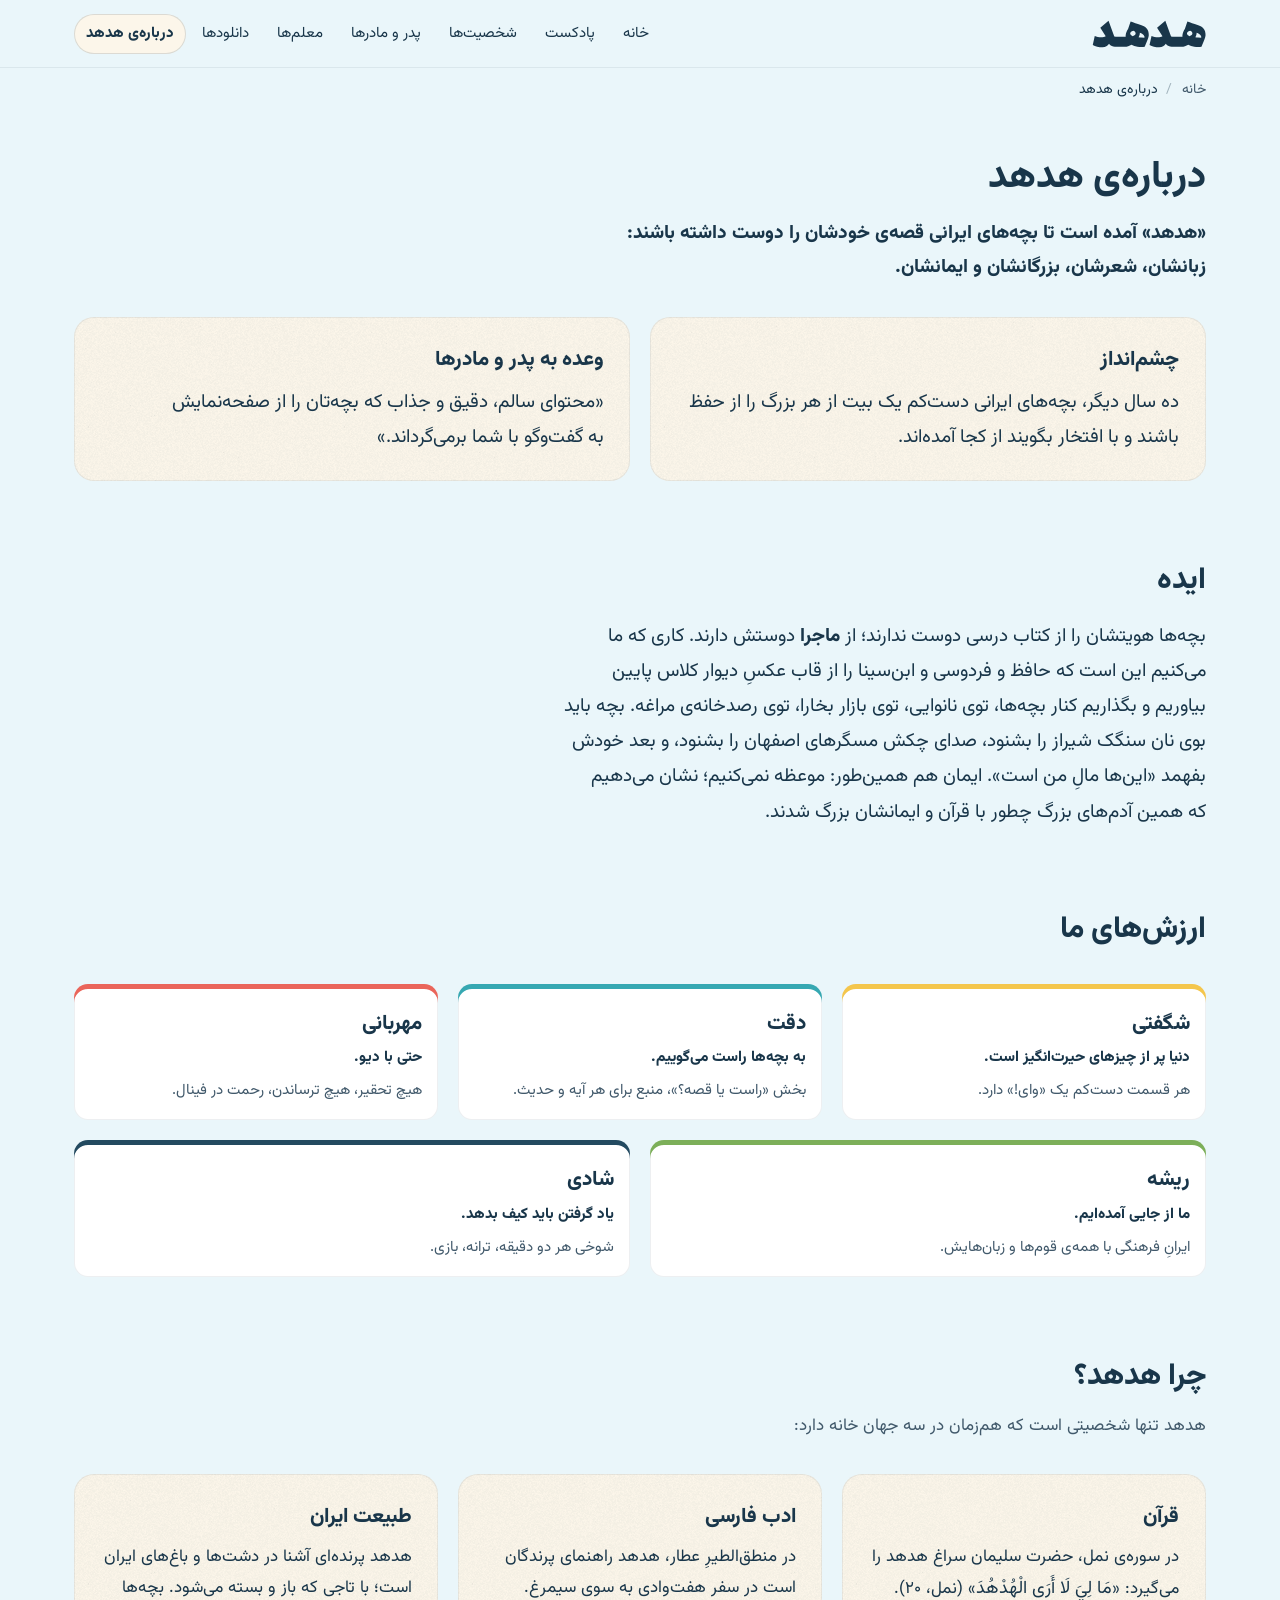
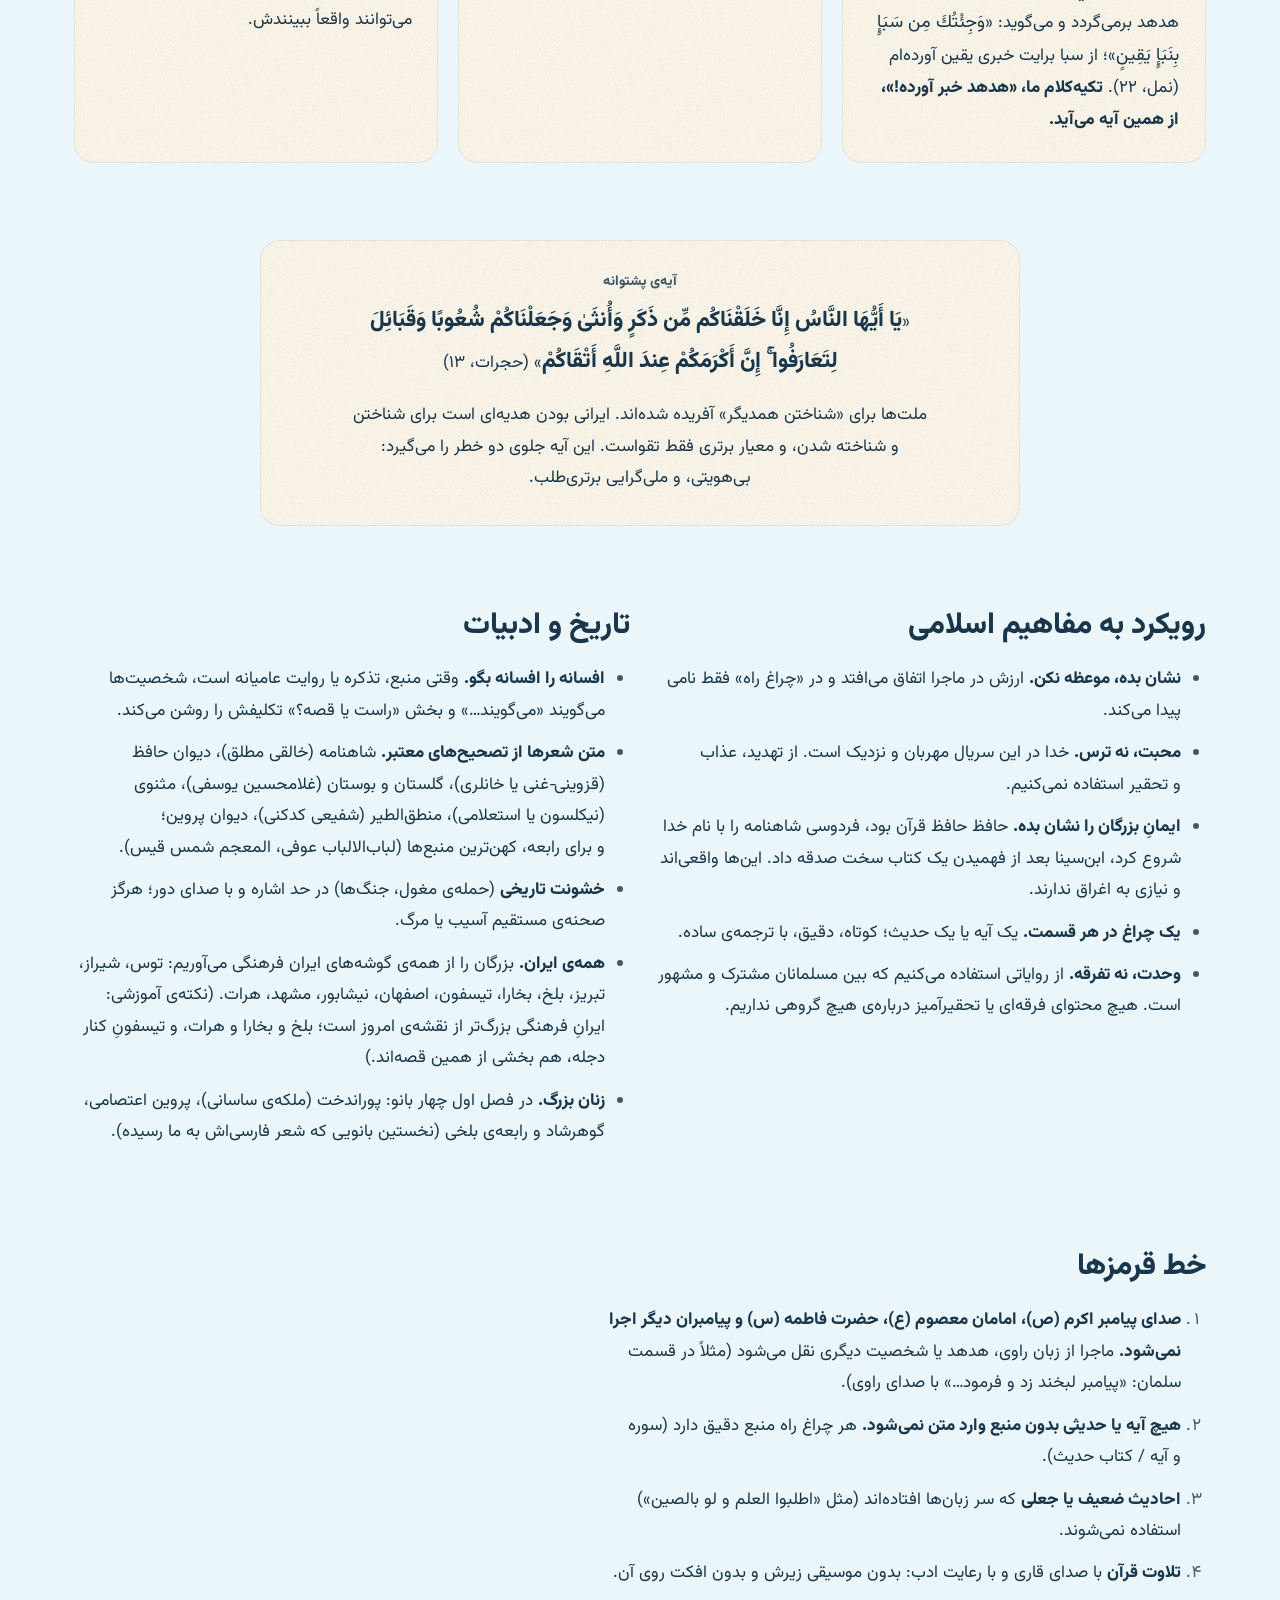
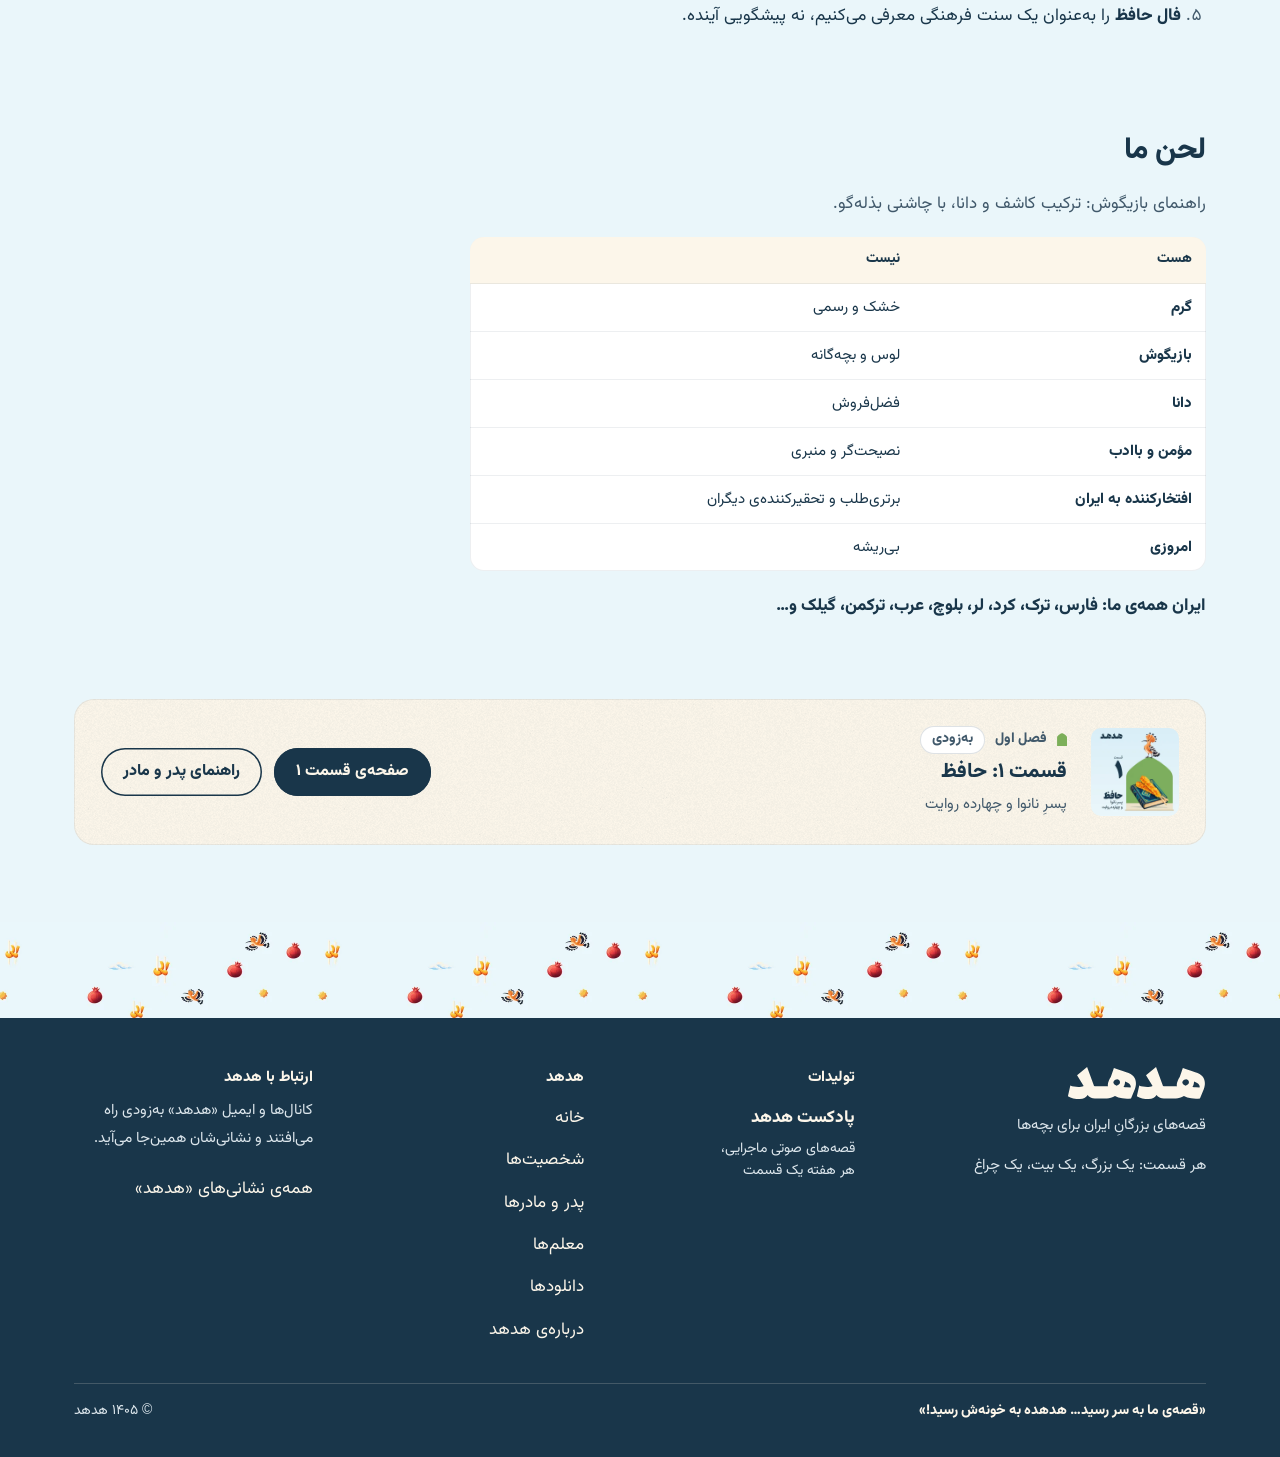
==== commit bcc06d97: "«هدهد» website: redesign (type scale, Persian line spacing, phone-first listening path, episode 1 at" ====
--- a/about/index.html
+++ b/about/index.html
@@ -3,7 +3,7 @@
 <head>
 <meta charset="utf-8">
 <meta name="viewport" content="width=device-width, initial-scale=1">
-<title>درباره‌ی هدهد | هدهد، قصه‌های بزرگانِ ایران برای بچه‌ها</title>
+<title>درباره‌ی هدهد</title>
 <meta name="description" content="درباره‌ی «هدهد»: هدف و ارزش‌ها، ایده، پایه‌ی فکری و خط قرمزها.">
 <link rel="canonical" href="https://hodhodclub.com/about/">
 <meta name="theme-color" content="#EAF6FA">
@@ -23,55 +23,56 @@
 <link rel="apple-touch-icon" href="/apple-touch-icon.png">
 <link rel="manifest" href="/site.webmanifest">
 <link rel="preload" href="/assets/fonts/vazirmatn.woff" as="font" type="font/woff" crossorigin>
-<link rel="stylesheet" href="/assets/site.css?v=4108e3a9">
-<script>document.documentElement.className='js';window.HUDHUD_TEXT={"local": "به وقت شما: {day}، ساعت {time}", "countdown": "تا انتشار: {left}", "soon": "به‌زودی", "out": "منتشر شد", "today": "امروز", "play": "پخش", "pause": "توقف", "copied": "نشانی صفحه کپی شد."}</script>
+<link rel="stylesheet" href="/assets/site.css?v=29d6ba2e">
+<script>document.documentElement.className='js';window.HUDHUD_TEXT={"local": "به وقت شما: {day}، ساعت {time}", "countdown": "تا انتشار: {left}", "soon": "به‌زودی", "out": "منتشر شد", "today": "امروز", "play": "پخش", "pause": "توقف", "copied": "نشانی صفحه کپی شد.", "menu": "فهرست", "close": "بستن"}</script>
 <script type="application/ld+json">{"@context": "https://schema.org", "@graph": [{"@type": "BreadcrumbList", "itemListElement": [{"@type": "ListItem", "position": 1, "name": "خانه", "item": "https://hodhodclub.com/"}, {"@type": "ListItem", "position": 2, "name": "درباره‌ی هدهد", "item": "https://hodhodclub.com/about/"}]}]}</script>
 </head>
 <body>
-<a class="skip" href="#main">رفتن به محتوای اصلی</a>
+<a class="skip" href="#main">رفتن به محتوای اصلی</a>
 <header class="site-head"><div class="wrap head-row">
 <div class="brand-row"><a class="brand" href="/" aria-label="هدهد، صفحه‌ی اصلی"><svg class="wm-nav" aria-hidden="true" focusable="false" xmlns="http://www.w3.org/2000/svg" viewBox="-35 -1415 6046 1481"><path fill="currentColor" d="M690 -549Q638 -525 580.5 -514.5Q523 -504 457 -504Q363 -504 270.5 -521.0Q178 -538 110 -569L5 -92Q108 -35 238.5 -4.5Q369 26 518 26Q646 26 725.0 -24.0Q804 -74 866 -157Q907 -94 958.0 -60.0Q1009 -26 1088.5 -13.0Q1168 0 1292 0H1703V-530H1292Q1257 -530 1220.0 -534.5Q1183 -539 1144 -546L840 -1375L404 -1011Z M2008 -1332 1873 -937Q1835 -883 1805.5 -820.0Q1776 -757 1759.5 -691.5Q1743 -626 1743 -561Q1743 -545 1754 -531Q1746 -531 1738.5 -530.5Q1731 -530 1722.5 -530.0Q1714 -530 1703 -530Q1675 -530 1664.0 -510.0Q1653 -490 1653 -442V-93Q1653 -41 1663.5 -20.5Q1674 0 1703 0Q1789 0 1879.5 -29.0Q1970 -58 2055 -109Q2192 -36 2371.5 -5.0Q2551 26 2753 2L2888 -328Q2929 -423 2948.5 -501.0Q2968 -579 2968 -626Q2968 -730 2943.5 -811.5Q2919 -893 2868.0 -955.5Q2817 -1018 2737.0 -1065.0Q2657 -1112 2546 -1147Q2386 -1197 2257.5 -1241.5Q2129 -1286 2008 -1332ZM2122 -559Q1985 -610 1985 -682Q1985 -725 2009.5 -761.0Q2034 -797 2073.0 -818.5Q2112 -840 2155 -840Q2187 -840 2213.5 -820.5Q2240 -801 2256.5 -768.5Q2273 -736 2273 -697Q2273 -650 2234.5 -615.0Q2196 -580 2122 -559ZM2426 -496Q2461 -555 2479.5 -617.0Q2498 -679 2494 -738Q2576 -706 2630.5 -671.0Q2685 -636 2713.0 -598.5Q2741 -561 2741 -518Q2741 -510 2739.0 -499.5Q2737 -489 2736 -480Q2651 -480 2573.0 -484.0Q2495 -488 2426 -496Z M3693 -549Q3641 -525 3583.5 -514.5Q3526 -504 3460 -504Q3366 -504 3273.5 -521.0Q3181 -538 3113 -569L3008 -92Q3111 -35 3241.5 -4.5Q3372 26 3521 26Q3649 26 3728.0 -24.0Q3807 -74 3869 -157Q3910 -94 3961.0 -60.0Q4012 -26 4091.5 -13.0Q4171 0 4295 0H4706V-530H4295Q4260 -530 4223.0 -534.5Q4186 -539 4147 -546L3843 -1375L3407 -1011Z M5011 -1332 4876 -937Q4838 -883 4808.5 -820.0Q4779 -757 4762.5 -691.5Q4746 -626 4746 -561Q4746 -545 4757 -531Q4749 -531 4741.5 -530.5Q4734 -530 4725.5 -530.0Q4717 -530 4706 -530Q4678 -530 4667.0 -510.0Q4656 -490 4656 -442V-93Q4656 -41 4666.5 -20.5Q4677 0 4706 0Q4792 0 4882.5 -29.0Q4973 -58 5058 -109Q5195 -36 5374.5 -5.0Q5554 26 5756 2L5891 -328Q5932 -423 5951.5 -501.0Q5971 -579 5971 -626Q5971 -730 5946.5 -811.5Q5922 -893 5871.0 -955.5Q5820 -1018 5740.0 -1065.0Q5660 -1112 5549 -1147Q5389 -1197 5260.5 -1241.5Q5132 -1286 5011 -1332ZM5125 -559Q4988 -610 4988 -682Q4988 -725 5012.5 -761.0Q5037 -797 5076.0 -818.5Q5115 -840 5158 -840Q5190 -840 5216.5 -820.5Q5243 -801 5259.5 -768.5Q5276 -736 5276 -697Q5276 -650 5237.5 -615.0Q5199 -580 5125 -559ZM5429 -496Q5464 -555 5482.5 -617.0Q5501 -679 5497 -738Q5579 -706 5633.5 -671.0Q5688 -636 5716.0 -598.5Q5744 -561 5744 -518Q5744 -510 5742.0 -499.5Q5740 -489 5739 -480Q5654 -480 5576.0 -484.0Q5498 -488 5429 -496Z"/></svg></a></div>
-<button class="menu-btn" type="button" aria-expanded="false" aria-controls="nav"><span class="bars"><span></span></span>فهرست</button>
-<nav id="nav" class="nav" aria-label="فهرست"><ul><li><a href="/">خانه</a></li><li><a href="/podcast/">پادکست</a></li><li><a href="/characters/">شخصیت‌ها</a></li><li><a href="/parents/">پدر و مادرها</a></li><li><a href="/teachers/">معلم‌ها</a></li><li><a href="/downloads/">دانلودها</a></li><li><a href="/about/" aria-current="page">درباره‌ی هدهد</a></li></ul></nav>
+<button class="menu-btn" type="button" aria-expanded="false" aria-controls="nav"><span class="bars"><span></span></span><span class="menu-label">فهرست</span></button>
+<nav id="nav" class="nav" aria-label="فهرست"><ul><li><a href="/">خانه</a></li><li><a href="/podcast/">پادکست</a></li><li><a href="/characters/">شخصیت‌ها</a></li><li><a href="/parents/">پدر و مادرها</a></li><li><a href="/teachers/">معلم‌ها</a></li><li><a href="/downloads/">دانلودها</a></li><li><a href="/about/" aria-current="page">درباره‌ی هدهد</a></li></ul></nav>
 </div></header>
 <main id="main">
 <nav class="crumbs wrap" aria-label="مسیر صفحه"><ol><li><a href="/">خانه</a></li><li aria-current="page">درباره‌ی هدهد</li></ol></nav>
-<section class="page-head"><div class="wrap narrow">
-<h1>درباره‌ی هدهد</h1>
-<p class="lead">«هدهد» آمده است تا بچه‌های ایرانی قصه‌ی خودشان را دوست داشته باشند: زبانشان، شعرشان، بزرگانشان و ایمانشان.</p>
-</div></section>
-<section class="section" style="padding-top:20px" aria-labelledby="core-t"><div class="wrap">
-<h2 id="core-t" class="sr">هسته‌ی هدهد</h2><div class="grid grid-2 core"><div class="card grain core-card"><h3>چشم‌انداز</h3><p>ده سال دیگر، بچه‌های ایرانی دست‌کم یک بیت از هر بزرگ را از حفظ باشند و با افتخار بگویند از کجا آمده‌اند.</p></div><div class="card grain core-card"><h3>وعده به پدر و مادرها</h3><p>«محتوای سالم، دقیق و جذاب که بچه‌تان را از صفحه‌نمایش به گفت‌وگو با شما برمی‌گرداند.»</p></div></div>
+<section class="page-head"><div class="wrap"><h1>درباره‌ی هدهد</h1><p class="lead">«هدهد» آمده است تا بچه‌های ایرانی قصه‌ی خودشان را دوست داشته باشند: زبانشان، شعرشان، بزرگانشان و ایمانشان.</p></div></section>
+<section class="section section-tight" aria-labelledby="core-t"><div class="wrap">
+<h2 id="core-t" class="sr">هسته‌ی هدهد</h2><div class="grid grid-2 core"><div class="card grain core-card"><h3>چشم‌انداز</h3><p>ده سال دیگر، بچه‌های ایرانی دست‌کم یک بیت از هر بزرگ را از حفظ باشند و با افتخار بگویند از کجا آمده‌اند.</p></div><div class="card grain core-card"><h3>وعده به پدر و مادرها</h3><p>«محتوای سالم، دقیق و جذاب که بچه‌تان را از صفحه‌نمایش به گفت‌وگو با شما برمی‌گرداند.»</p></div></div>
 </div></section>
 <section class="section" aria-labelledby="idea-t"><div class="wrap narrow">
-<h2 id="idea-t" style="margin-bottom:14px">ایده</h2><div class="director prose"><p>بچه‌ها هویتشان را از کتاب درسی دوست ندارند؛ از <strong>ماجرا</strong> دوستش دارند. کاری که ما می‌کنیم این است که حافظ و فردوسی و ابن‌سینا را از قاب عکسِ دیوار کلاس پایین بیاوریم و بگذاریم کنار بچه‌ها، توی نانوایی، توی بازار بخارا، توی رصدخانه‌ی مراغه. بچه باید بوی نان سنگک شیراز را بشنود، صدای چکش مسگرهای اصفهان را بشنود، و بعد خودش بفهمد «این‌ها مالِ من است». ایمان هم همین‌طور: موعظه نمی‌کنیم؛ نشان می‌دهیم که همین آدم‌های بزرگ چطور با قرآن و ایمانشان بزرگ شدند.</p></div>
+<h2 id="idea-t" class="sec-title">ایده</h2><div class="director prose"><p>بچه‌ها هویتشان را از کتاب درسی دوست ندارند؛ از <strong>ماجرا</strong> دوستش دارند. کاری که ما می‌کنیم این است که حافظ و فردوسی و ابن‌سینا را از قاب عکسِ دیوار کلاس پایین بیاوریم و بگذاریم کنار بچه‌ها، توی نانوایی، توی بازار بخارا، توی رصدخانه‌ی مراغه. بچه باید بوی نان سنگک شیراز را بشنود، صدای چکش مسگرهای اصفهان را بشنود، و بعد خودش بفهمد «این‌ها مالِ من است». ایمان هم همین‌طور: موعظه نمی‌کنیم؛ نشان می‌دهیم که همین آدم‌های بزرگ چطور با قرآن و ایمانشان بزرگ شدند.</p></div>
 </div></section>
 <section class="section" aria-labelledby="val-t"><div class="wrap"><div class="section-head"><h2 id="val-t">ارزش‌های ما</h2></div>
-<div class="values"><div class="value"><h3>شگفتی</h3><p class="means">دنیا پر از چیزهای حیرت‌انگیز است.</p><p>هر قسمت دست‌کم یک «وای!» دارد.</p></div><div class="value"><h3>دقت</h3><p class="means">به بچه‌ها راست می‌گوییم.</p><p>بخش «راست یا قصه؟»، منبع برای هر آیه و حدیث.</p></div><div class="value"><h3>مهربانی</h3><p class="means">حتی با دیو.</p><p>هیچ تحقیر، هیچ ترساندن، رحمت در فینال.</p></div><div class="value"><h3>ریشه</h3><p class="means">ما از جایی آمده‌ایم.</p><p>ایرانِ فرهنگی با همه‌ی قوم‌ها و زبان‌هایش.</p></div><div class="value"><h3>شادی</h3><p class="means">یاد گرفتن باید کیف بدهد.</p><p>شوخی هر دو دقیقه، ترانه، بازی.</p></div></div></div></section>
+<div class="values"><div class="value"><h3>شگفتی</h3><p class="means">دنیا پر از چیزهای حیرت‌انگیز است.</p><p>هر قسمت دست‌کم یک «وای!» دارد.</p></div><div class="value"><h3>دقت</h3><p class="means">به بچه‌ها راست می‌گوییم.</p><p>بخش «راست یا قصه؟»، منبع برای هر آیه و حدیث.</p></div><div class="value"><h3>مهربانی</h3><p class="means">حتی با دیو.</p><p>هیچ تحقیر، هیچ ترساندن، رحمت در فینال.</p></div><div class="value"><h3>ریشه</h3><p class="means">ما از جایی آمده‌ایم.</p><p>ایرانِ فرهنگی با همه‌ی قوم‌ها و زبان‌هایش.</p></div><div class="value"><h3>شادی</h3><p class="means">یاد گرفتن باید کیف بدهد.</p><p>شوخی هر دو دقیقه، ترانه، بازی.</p></div></div></div></section>
 <section class="section" aria-labelledby="why-t"><div class="wrap"><div class="section-head"><h2 id="why-t">چرا هدهد؟</h2>
-<p>هدهد تنها شخصیتی است که هم‌زمان در سه جهان خانه دارد:</p></div><div class="worlds"><div class="card grain"><h3>قرآن</h3><p style="margin-top:8px">در سوره‌ی نمل، حضرت سلیمان سراغ هدهد را می‌گیرد: «<span lang="ar">مَا لِيَ لَا أَرَى الْهُدْهُدَ</span>» (نمل، ۲۰). هدهد برمی‌گردد و می‌گوید: «<span lang="ar">وَجِئْتُكَ مِن سَبَإٍ بِنَبَإٍ يَقِينٍ</span>»؛ از سبا برایت خبری یقین آورده‌ام (نمل، ۲۲). <strong>تکیه‌کلام ما، «هدهد خبر آورده!»، از همین آیه می‌آید.</strong></p></div><div class="card grain"><h3>ادب فارسی</h3><p style="margin-top:8px">در منطق‌الطیرِ عطار، هدهد راهنمای پرندگان است در سفر هفت‌وادی به سوی سیمرغ.</p></div><div class="card grain"><h3>طبیعت ایران</h3><p style="margin-top:8px">هدهد پرنده‌ای آشنا در دشت‌ها و باغ‌های ایران است؛ با تاجی که باز و بسته می‌شود. بچه‌ها می‌توانند واقعاً ببینندش.</p></div></div></div></section>
-<section class="section" aria-labelledby="ayah-t"><div class="wrap narrow"><h2 id="ayah-t" class="sr">آیه‌ی پشتوانه</h2>
-<div class="card grain ayah"><p class="eyebrow" style="justify-content:center">آیه‌ی پشتوانه</p><p>«<span lang="ar">يَا أَيُّهَا النَّاسُ إِنَّا خَلَقْنَاكُم مِّن ذَكَرٍ وَأُنثَىٰ وَجَعَلْنَاكُمْ شُعُوبًا وَقَبَائِلَ لِتَعَارَفُوا ۚ إِنَّ أَكْرَمَكُمْ عِندَ اللَّهِ أَتْقَاكُمْ</span>» (حجرات، ۱۳)</p>
-<p>ملت‌ها برای «شناختن همدیگر» آفریده شده‌اند. ایرانی بودن هدیه‌ای است برای شناختن و شناخته شدن، و معیار برتری فقط تقواست. این آیه جلوی دو خطر را می‌گیرد: بی‌هویتی، و ملی‌گرایی برتری‌طلب.</p></div></div></section>
+<p>هدهد تنها شخصیتی است که هم‌زمان در سه جهان خانه دارد:</p></div><div class="worlds"><div class="card grain"><h3>قرآن</h3><p>در سوره‌ی نمل، حضرت سلیمان سراغ هدهد را می‌گیرد: «<span lang="ar">مَا لِيَ لَا أَرَى الْهُدْهُدَ</span>» (نمل، ۲۰). هدهد برمی‌گردد و می‌گوید: «<span lang="ar">وَجِئْتُكَ مِن سَبَإٍ بِنَبَإٍ يَقِينٍ</span>»؛ از سبا برایت خبری یقین آورده‌ام (نمل، ۲۲). <strong>تکیه‌کلام ما، «هدهد خبر آورده!»، از همین آیه می‌آید.</strong></p></div><div class="card grain"><h3>ادب فارسی</h3><p>در منطق‌الطیرِ عطار، هدهد راهنمای پرندگان است در سفر هفت‌وادی به سوی سیمرغ.</p></div><div class="card grain"><h3>طبیعت ایران</h3><p>هدهد پرنده‌ای آشنا در دشت‌ها و باغ‌های ایران است؛ با تاجی که باز و بسته می‌شود. بچه‌ها می‌توانند واقعاً ببینندش.</p></div></div></div></section>
+<section class="section" aria-labelledby="ayah-t"><div class="wrap"><h2 id="ayah-t" class="sr">آیه‌ی پشتوانه</h2>
+<div class="card grain ayah"><p class="eyebrow">آیه‌ی پشتوانه</p><p>«<span lang="ar">يَا أَيُّهَا النَّاسُ إِنَّا خَلَقْنَاكُم مِّن ذَكَرٍ وَأُنثَىٰ وَجَعَلْنَاكُمْ شُعُوبًا وَقَبَائِلَ لِتَعَارَفُوا ۚ إِنَّ أَكْرَمَكُمْ عِندَ اللَّهِ أَتْقَاكُمْ</span>» (حجرات، ۱۳)</p>
+<p>ملت‌ها برای «شناختن همدیگر» آفریده شده‌اند. ایرانی بودن هدیه‌ای است برای شناختن و شناخته شدن، و معیار برتری فقط تقواست. این آیه جلوی دو خطر را می‌گیرد: بی‌هویتی، و ملی‌گرایی برتری‌طلب.</p></div></div></section>
 <section class="section" aria-labelledby="isl-t"><div class="wrap grid grid-2">
-<div class="prose"><h2 id="isl-t" style="margin-bottom:12px">رویکرد به مفاهیم اسلامی</h2><ul><li><strong>نشان بده، موعظه نکن.</strong> ارزش در ماجرا اتفاق می‌افتد و در «چراغ راه» فقط نامی پیدا می‌کند.</li><li><strong>محبت، نه ترس.</strong> خدا در این سریال مهربان و نزدیک است. از تهدید، عذاب و تحقیر استفاده نمی‌کنیم.</li><li><strong>ایمانِ بزرگان را نشان بده.</strong> حافظ حافظ قرآن بود، فردوسی شاهنامه را با نام خدا شروع کرد، ابن‌سینا بعد از فهمیدن یک کتاب سخت صدقه داد. این‌ها واقعی‌اند و نیازی به اغراق ندارند.</li><li><strong>یک چراغ در هر قسمت.</strong> یک آیه یا یک حدیث؛ کوتاه، دقیق، با ترجمه‌ی ساده.</li><li><strong>وحدت، نه تفرقه.</strong> از روایاتی استفاده می‌کنیم که بین مسلمانان مشترک و مشهور است. هیچ محتوای فرقه‌ای یا تحقیرآمیز درباره‌ی هیچ گروهی نداریم.</li></ul></div>
-<div class="prose"><h2 style="margin-bottom:12px">تاریخ و ادبیات</h2><ul><li><strong>افسانه را افسانه بگو.</strong> وقتی منبع، تذکره یا روایت عامیانه است، شخصیت‌ها می‌گویند «می‌گویند…» و بخش «راست یا قصه؟» تکلیفش را روشن می‌کند.</li><li><strong>متن شعرها از تصحیح‌های معتبر.</strong> شاهنامه (خالقی مطلق)، دیوان حافظ (قزوینی‑غنی یا خانلری)، گلستان و بوستان (غلامحسین یوسفی)، مثنوی (نیکلسون یا استعلامی)، منطق‌الطیر (شفیعی کدکنی)، دیوان پروین؛ و برای رابعه، کهن‌ترین منبع‌ها (لباب‌الالباب عوفی، المعجم شمس قیس).</li><li><strong>خشونت تاریخی</strong> (حمله‌ی مغول، جنگ‌ها) در حد اشاره و با صدای دور؛ هرگز صحنه‌ی مستقیم آسیب یا مرگ.</li><li><strong>همه‌ی ایران.</strong> بزرگان را از همه‌ی گوشه‌های ایران فرهنگی می‌آوریم: توس، شیراز، تبریز، بلخ، بخارا، تیسفون، اصفهان، نیشابور، مشهد، هرات. (نکته‌ی آموزشی: ایرانِ فرهنگی بزرگ‌تر از نقشه‌ی امروز است؛ بلخ و بخارا و هرات، و تیسفونِ کنار دجله، هم بخشی از همین قصه‌اند.)</li><li><strong>زنان بزرگ.</strong> در فصل اول چهار بانو: پوراندخت (ملکه‌ی ساسانی)، پروین اعتصامی، گوهرشاد و رابعه‌ی بلخی (نخستین بانویی که شعر فارسی‌اش به ما رسیده).</li></ul></div></div></section>
-<section class="section" aria-labelledby="lines-t"><div class="wrap narrow"><div class="prose"><h2 id="lines-t" style="margin-bottom:12px">خط قرمزها</h2><ol><li><strong>صدای پیامبر اکرم (ص)، امامان معصوم (ع)، حضرت فاطمه (س) و پیامبران دیگر اجرا نمی‌شود.</strong> ماجرا از زبان راوی، هدهد یا شخصیت دیگری نقل می‌شود (مثلاً در قسمت سلمان: «پیامبر لبخند زد و فرمود…» با صدای راوی).</li><li><strong>هیچ آیه یا حدیثی بدون منبع وارد متن نمی‌شود.</strong> هر چراغ راه منبع دقیق دارد (سوره و آیه / کتاب حدیث).</li><li><strong>احادیث ضعیف یا جعلی</strong> که سر زبان‌ها افتاده‌اند (مثل «اطلبوا العلم و لو بالصین») استفاده نمی‌شوند.</li><li><strong>تلاوت قرآن</strong> با صدای قاری و با رعایت ادب: بدون موسیقی زیرش و بدون افکت روی آن.</li><li><strong>فال حافظ</strong> را به‌عنوان یک سنت فرهنگی معرفی می‌کنیم، نه پیشگویی آینده.</li></ol></div></div></section>
-<section class="section" aria-labelledby="tone-t"><div class="wrap narrow"><h2 id="tone-t" style="margin-bottom:6px">لحن ما</h2>
-<p class="muted">راهنمای بازیگوش: ترکیب کاشف و دانا، با چاشنی بذله‌گو.</p>
-<div class="table-wrap"><table class="isnot"><thead><tr><th scope="col">هست</th><th scope="col">نیست</th></tr></thead><tbody><tr><td>گرم</td><td>خشک و رسمی</td></tr><tr><td>بازیگوش</td><td>لوس و بچه‌گانه</td></tr><tr><td>دانا</td><td>فضل‌فروش</td></tr><tr><td>مؤمن و باادب</td><td>نصیحت‌گر و منبری</td></tr><tr><td>افتخارکننده به ایران</td><td>برتری‌طلب و تحقیرکننده‌ی دیگران</td></tr><tr><td>امروزی</td><td>بی‌ریشه</td></tr></tbody></table></div>
-<p style="margin-top:16px;font-weight:800">ایران همه‌ی ما: فارس، ترک، کرد، لر، بلوچ، عرب، ترکمن، گیلک و…</p></div></section>
+<div class="prose"><h2 id="isl-t" class="sec-title">رویکرد به مفاهیم اسلامی</h2><ul><li><strong>نشان بده، موعظه نکن.</strong> ارزش در ماجرا اتفاق می‌افتد و در «چراغ راه» فقط نامی پیدا می‌کند.</li><li><strong>محبت، نه ترس.</strong> خدا در این سریال مهربان و نزدیک است. از تهدید، عذاب و تحقیر استفاده نمی‌کنیم.</li><li><strong>ایمانِ بزرگان را نشان بده.</strong> حافظ حافظ قرآن بود، فردوسی شاهنامه را با نام خدا شروع کرد، ابن‌سینا بعد از فهمیدن یک کتاب سخت صدقه داد. این‌ها واقعی‌اند و نیازی به اغراق ندارند.</li><li><strong>یک چراغ در هر قسمت.</strong> یک آیه یا یک حدیث؛ کوتاه، دقیق، با ترجمه‌ی ساده.</li><li><strong>وحدت، نه تفرقه.</strong> از روایاتی استفاده می‌کنیم که بین مسلمانان مشترک و مشهور است. هیچ محتوای فرقه‌ای یا تحقیرآمیز درباره‌ی هیچ گروهی نداریم.</li></ul></div>
+<div class="prose"><h2 class="sec-title">تاریخ و ادبیات</h2><ul><li><strong>افسانه را افسانه بگو.</strong> وقتی منبع، تذکره یا روایت عامیانه است، شخصیت‌ها می‌گویند «می‌گویند…» و بخش «راست یا قصه؟» تکلیفش را روشن می‌کند.</li><li><strong>متن شعرها از تصحیح‌های معتبر.</strong> شاهنامه (خالقی مطلق)، دیوان حافظ (قزوینی‑غنی یا خانلری)، گلستان و بوستان (غلامحسین یوسفی)، مثنوی (نیکلسون یا استعلامی)، منطق‌الطیر (شفیعی کدکنی)، دیوان پروین؛ و برای رابعه، کهن‌ترین منبع‌ها (لباب‌الالباب عوفی، المعجم شمس قیس).</li><li><strong>خشونت تاریخی</strong> (حمله‌ی مغول، جنگ‌ها) در حد اشاره و با صدای دور؛ هرگز صحنه‌ی مستقیم آسیب یا مرگ.</li><li><strong>همه‌ی ایران.</strong> بزرگان را از همه‌ی گوشه‌های ایران فرهنگی می‌آوریم: توس، شیراز، تبریز، بلخ، بخارا، تیسفون، اصفهان، نیشابور، مشهد، هرات. (نکته‌ی آموزشی: ایرانِ فرهنگی بزرگ‌تر از نقشه‌ی امروز است؛ بلخ و بخارا و هرات، و تیسفونِ کنار دجله، هم بخشی از همین قصه‌اند.)</li><li><strong>زنان بزرگ.</strong> در فصل اول چهار بانو: پوراندخت (ملکه‌ی ساسانی)، پروین اعتصامی، گوهرشاد و رابعه‌ی بلخی (نخستین بانویی که شعر فارسی‌اش به ما رسیده).</li></ul></div></div></section>
+<section class="section" aria-labelledby="lines-t"><div class="wrap narrow"><div class="prose"><h2 id="lines-t" class="sec-title">خط قرمزها</h2><ol><li><strong>صدای پیامبر اکرم (ص)، امامان معصوم (ع)، حضرت فاطمه (س) و پیامبران دیگر اجرا نمی‌شود.</strong> ماجرا از زبان راوی، هدهد یا شخصیت دیگری نقل می‌شود (مثلاً در قسمت سلمان: «پیامبر لبخند زد و فرمود…» با صدای راوی).</li><li><strong>هیچ آیه یا حدیثی بدون منبع وارد متن نمی‌شود.</strong> هر چراغ راه منبع دقیق دارد (سوره و آیه / کتاب حدیث).</li><li><strong>احادیث ضعیف یا جعلی</strong> که سر زبان‌ها افتاده‌اند (مثل «اطلبوا العلم و لو بالصین») استفاده نمی‌شوند.</li><li><strong>تلاوت قرآن</strong> با صدای قاری و با رعایت ادب: بدون موسیقی زیرش و بدون افکت روی آن.</li><li><strong>فال حافظ</strong> را به‌عنوان یک سنت فرهنگی معرفی می‌کنیم، نه پیشگویی آینده.</li></ol></div></div></section>
+<section class="section" aria-labelledby="tone-t"><div class="wrap narrow"><h2 id="tone-t" class="sec-title">لحن ما</h2>
+<p class="muted">راهنمای بازیگوش: ترکیب کاشف و دانا، با چاشنی بذله‌گو.</p>
+<div class="table-wrap"><table class="isnot"><thead><tr><th scope="col">هست</th><th scope="col">نیست</th></tr></thead><tbody><tr><td>گرم</td><td>خشک و رسمی</td></tr><tr><td>بازیگوش</td><td>لوس و بچه‌گانه</td></tr><tr><td>دانا</td><td>فضل‌فروش</td></tr><tr><td>مؤمن و باادب</td><td>نصیحت‌گر و منبری</td></tr><tr><td>افتخارکننده به ایران</td><td>برتری‌طلب و تحقیرکننده‌ی دیگران</td></tr><tr><td>امروزی</td><td>بی‌ریشه</td></tr></tbody></table></div>
+<p class="strong">ایران همه‌ی ما: فارس، ترک، کرد، لر، بلوچ، عرب، ترکمن، گیلک و…</p></div></section><section class="section next-step" aria-labelledby="ns-title"><div class="wrap"><div class="next-card card grain">
+<a class="next-cover" href="/podcast/episode-01-hafez/" tabindex="-1" aria-hidden="true"><img src="/img/cover01-1100.webp" srcset="/img/cover01-400.webp 400w, /img/cover01-700.webp 700w, /img/cover01-1100.webp 1100w" sizes="88px" width="1100" height="1100" alt="" loading="lazy" decoding="async"></a>
+<div class="next-text"><p class="eyebrow"><svg class="glyph" viewBox="0 0 1000 1300" aria-hidden="true" focusable="false" style="--g:var(--leaf)"><path d="M0,1300 L0,460 L1,442 L3,424 L6,406 L11,389 L18,372 L25,356 L34,340 L44,325 L55,311 L67,297 L98,267 L130,239 L162,210 L196,183 L230,157 L265,132 L300,109 L337,86 L374,64 L411,43 L413,42 L415,41 L417,40 L420,39 L422,38 L424,37 L426,36 L428,35 L430,34 L432,34 L434,33 L437,32 L439,31 L441,31 L443,30 L445,29 L448,29 L450,28 L452,27 L454,27 L457,26 L459,26 L461,25 L463,25 L466,24 L468,24 L470,24 L472,23 L475,23 L477,23 L479,22 L482,22 L484,22 L486,22 L488,21 L491,21 L493,21 L495,21 L498,21 L500,21 L502,21 L505,21 L507,21 L509,21 L512,21 L514,22 L516,22 L518,22 L521,22 L523,23 L525,23 L528,23 L530,24 L532,24 L534,24 L537,25 L539,25 L541,26 L543,26 L546,27 L548,27 L550,28 L552,29 L555,29 L557,30 L559,31 L561,31 L563,32 L566,33 L568,34 L570,34 L572,35 L574,36 L576,37 L578,38 L580,39 L583,40 L585,41 L587,42 L589,43 L626,64 L663,86 L700,109 L735,132 L770,157 L804,183 L838,210 L870,239 L902,267 L933,297 L945,311 L956,325 L966,340 L975,356 L982,372 L989,389 L994,406 L997,424 L999,442 L1000,460 L1000,1300 Z"/></svg>فصل اول<span class="chip status" data-status="2026-10-12T17:30:00Z"></span></p>
+<h2 id="ns-title">قسمت ۱: حافظ</h2><p class="muted">پسرِ نانوا و چهارده روایت</p></div>
+<div class="actions"><a class="btn btn-primary" href="/podcast/episode-01-hafez/">صفحه‌ی قسمت ۱</a><a class="btn btn-ghost" href="/podcast/episode-01-hafez/#guide">راهنمای پدر و مادر</a></div></div></div></section>
 </main>
 <div class="band" aria-hidden="true"></div>
 <footer class="site-foot"><div class="wrap">
 <div class="foot-grid">
-<div class="foot-brand"><svg class="wm-nav" aria-hidden="true" focusable="false" xmlns="http://www.w3.org/2000/svg" viewBox="-35 -1415 6046 1481"><path fill="currentColor" d="M690 -549Q638 -525 580.5 -514.5Q523 -504 457 -504Q363 -504 270.5 -521.0Q178 -538 110 -569L5 -92Q108 -35 238.5 -4.5Q369 26 518 26Q646 26 725.0 -24.0Q804 -74 866 -157Q907 -94 958.0 -60.0Q1009 -26 1088.5 -13.0Q1168 0 1292 0H1703V-530H1292Q1257 -530 1220.0 -534.5Q1183 -539 1144 -546L840 -1375L404 -1011Z M2008 -1332 1873 -937Q1835 -883 1805.5 -820.0Q1776 -757 1759.5 -691.5Q1743 -626 1743 -561Q1743 -545 1754 -531Q1746 -531 1738.5 -530.5Q1731 -530 1722.5 -530.0Q1714 -530 1703 -530Q1675 -530 1664.0 -510.0Q1653 -490 1653 -442V-93Q1653 -41 1663.5 -20.5Q1674 0 1703 0Q1789 0 1879.5 -29.0Q1970 -58 2055 -109Q2192 -36 2371.5 -5.0Q2551 26 2753 2L2888 -328Q2929 -423 2948.5 -501.0Q2968 -579 2968 -626Q2968 -730 2943.5 -811.5Q2919 -893 2868.0 -955.5Q2817 -1018 2737.0 -1065.0Q2657 -1112 2546 -1147Q2386 -1197 2257.5 -1241.5Q2129 -1286 2008 -1332ZM2122 -559Q1985 -610 1985 -682Q1985 -725 2009.5 -761.0Q2034 -797 2073.0 -818.5Q2112 -840 2155 -840Q2187 -840 2213.5 -820.5Q2240 -801 2256.5 -768.5Q2273 -736 2273 -697Q2273 -650 2234.5 -615.0Q2196 -580 2122 -559ZM2426 -496Q2461 -555 2479.5 -617.0Q2498 -679 2494 -738Q2576 -706 2630.5 -671.0Q2685 -636 2713.0 -598.5Q2741 -561 2741 -518Q2741 -510 2739.0 -499.5Q2737 -489 2736 -480Q2651 -480 2573.0 -484.0Q2495 -488 2426 -496Z M3693 -549Q3641 -525 3583.5 -514.5Q3526 -504 3460 -504Q3366 -504 3273.5 -521.0Q3181 -538 3113 -569L3008 -92Q3111 -35 3241.5 -4.5Q3372 26 3521 26Q3649 26 3728.0 -24.0Q3807 -74 3869 -157Q3910 -94 3961.0 -60.0Q4012 -26 4091.5 -13.0Q4171 0 4295 0H4706V-530H4295Q4260 -530 4223.0 -534.5Q4186 -539 4147 -546L3843 -1375L3407 -1011Z M5011 -1332 4876 -937Q4838 -883 4808.5 -820.0Q4779 -757 4762.5 -691.5Q4746 -626 4746 -561Q4746 -545 4757 -531Q4749 -531 4741.5 -530.5Q4734 -530 4725.5 -530.0Q4717 -530 4706 -530Q4678 -530 4667.0 -510.0Q4656 -490 4656 -442V-93Q4656 -41 4666.5 -20.5Q4677 0 4706 0Q4792 0 4882.5 -29.0Q4973 -58 5058 -109Q5195 -36 5374.5 -5.0Q5554 26 5756 2L5891 -328Q5932 -423 5951.5 -501.0Q5971 -579 5971 -626Q5971 -730 5946.5 -811.5Q5922 -893 5871.0 -955.5Q5820 -1018 5740.0 -1065.0Q5660 -1112 5549 -1147Q5389 -1197 5260.5 -1241.5Q5132 -1286 5011 -1332ZM5125 -559Q4988 -610 4988 -682Q4988 -725 5012.5 -761.0Q5037 -797 5076.0 -818.5Q5115 -840 5158 -840Q5190 -840 5216.5 -820.5Q5243 -801 5259.5 -768.5Q5276 -736 5276 -697Q5276 -650 5237.5 -615.0Q5199 -580 5125 -559ZM5429 -496Q5464 -555 5482.5 -617.0Q5501 -679 5497 -738Q5579 -706 5633.5 -671.0Q5688 -636 5716.0 -598.5Q5744 -561 5744 -518Q5744 -510 5742.0 -499.5Q5740 -489 5739 -480Q5654 -480 5576.0 -484.0Q5498 -488 5429 -496Z"/></svg><p>قصه‌های بزرگانِ ایران برای بچه‌ها</p><p>هر قسمت: یک بزرگ، یک بیت، یک چراغ</p></div>
-<nav class="foot-products" aria-labelledby="f-prod"><h2 id="f-prod">تولیدات</h2><ul><li><a href="/podcast/">پادکست هدهد</a><small>قصه‌های صوتی ماجرایی، هر هفته یک قسمت</small></li></ul></nav>
-<nav aria-labelledby="f-brand"><h2 id="f-brand">هدهد</h2><ul class="cols"><li><a href="/">خانه</a></li><li><a href="/characters/">شخصیت‌ها</a></li><li><a href="/parents/">پدر و مادرها</a></li><li><a href="/teachers/">معلم‌ها</a></li><li><a href="/downloads/">دانلودها</a></li><li><a href="/about/">درباره‌ی هدهد</a></li></ul></nav>
-<div><h2 id="contact">ارتباط با هدهد</h2><p>کانال‌ها و ایمیل «هدهد» به‌زودی راه می‌افتند و نشانی‌شان همین‌جا می‌آید.</p><p><a href="/links/">لینک‌کده</a></p></div>
+<div class="foot-brand"><svg class="wm-nav" aria-hidden="true" focusable="false" xmlns="http://www.w3.org/2000/svg" viewBox="-35 -1415 6046 1481"><path fill="currentColor" d="M690 -549Q638 -525 580.5 -514.5Q523 -504 457 -504Q363 -504 270.5 -521.0Q178 -538 110 -569L5 -92Q108 -35 238.5 -4.5Q369 26 518 26Q646 26 725.0 -24.0Q804 -74 866 -157Q907 -94 958.0 -60.0Q1009 -26 1088.5 -13.0Q1168 0 1292 0H1703V-530H1292Q1257 -530 1220.0 -534.5Q1183 -539 1144 -546L840 -1375L404 -1011Z M2008 -1332 1873 -937Q1835 -883 1805.5 -820.0Q1776 -757 1759.5 -691.5Q1743 -626 1743 -561Q1743 -545 1754 -531Q1746 -531 1738.5 -530.5Q1731 -530 1722.5 -530.0Q1714 -530 1703 -530Q1675 -530 1664.0 -510.0Q1653 -490 1653 -442V-93Q1653 -41 1663.5 -20.5Q1674 0 1703 0Q1789 0 1879.5 -29.0Q1970 -58 2055 -109Q2192 -36 2371.5 -5.0Q2551 26 2753 2L2888 -328Q2929 -423 2948.5 -501.0Q2968 -579 2968 -626Q2968 -730 2943.5 -811.5Q2919 -893 2868.0 -955.5Q2817 -1018 2737.0 -1065.0Q2657 -1112 2546 -1147Q2386 -1197 2257.5 -1241.5Q2129 -1286 2008 -1332ZM2122 -559Q1985 -610 1985 -682Q1985 -725 2009.5 -761.0Q2034 -797 2073.0 -818.5Q2112 -840 2155 -840Q2187 -840 2213.5 -820.5Q2240 -801 2256.5 -768.5Q2273 -736 2273 -697Q2273 -650 2234.5 -615.0Q2196 -580 2122 -559ZM2426 -496Q2461 -555 2479.5 -617.0Q2498 -679 2494 -738Q2576 -706 2630.5 -671.0Q2685 -636 2713.0 -598.5Q2741 -561 2741 -518Q2741 -510 2739.0 -499.5Q2737 -489 2736 -480Q2651 -480 2573.0 -484.0Q2495 -488 2426 -496Z M3693 -549Q3641 -525 3583.5 -514.5Q3526 -504 3460 -504Q3366 -504 3273.5 -521.0Q3181 -538 3113 -569L3008 -92Q3111 -35 3241.5 -4.5Q3372 26 3521 26Q3649 26 3728.0 -24.0Q3807 -74 3869 -157Q3910 -94 3961.0 -60.0Q4012 -26 4091.5 -13.0Q4171 0 4295 0H4706V-530H4295Q4260 -530 4223.0 -534.5Q4186 -539 4147 -546L3843 -1375L3407 -1011Z M5011 -1332 4876 -937Q4838 -883 4808.5 -820.0Q4779 -757 4762.5 -691.5Q4746 -626 4746 -561Q4746 -545 4757 -531Q4749 -531 4741.5 -530.5Q4734 -530 4725.5 -530.0Q4717 -530 4706 -530Q4678 -530 4667.0 -510.0Q4656 -490 4656 -442V-93Q4656 -41 4666.5 -20.5Q4677 0 4706 0Q4792 0 4882.5 -29.0Q4973 -58 5058 -109Q5195 -36 5374.5 -5.0Q5554 26 5756 2L5891 -328Q5932 -423 5951.5 -501.0Q5971 -579 5971 -626Q5971 -730 5946.5 -811.5Q5922 -893 5871.0 -955.5Q5820 -1018 5740.0 -1065.0Q5660 -1112 5549 -1147Q5389 -1197 5260.5 -1241.5Q5132 -1286 5011 -1332ZM5125 -559Q4988 -610 4988 -682Q4988 -725 5012.5 -761.0Q5037 -797 5076.0 -818.5Q5115 -840 5158 -840Q5190 -840 5216.5 -820.5Q5243 -801 5259.5 -768.5Q5276 -736 5276 -697Q5276 -650 5237.5 -615.0Q5199 -580 5125 -559ZM5429 -496Q5464 -555 5482.5 -617.0Q5501 -679 5497 -738Q5579 -706 5633.5 -671.0Q5688 -636 5716.0 -598.5Q5744 -561 5744 -518Q5744 -510 5742.0 -499.5Q5740 -489 5739 -480Q5654 -480 5576.0 -484.0Q5498 -488 5429 -496Z"/></svg><p>قصه‌های بزرگانِ ایران برای بچه‌ها</p><p>هر قسمت: یک بزرگ، یک بیت، یک چراغ</p></div>
+<nav class="foot-products" aria-labelledby="f-prod"><h2 id="f-prod">تولیدات</h2><ul><li><a href="/podcast/">پادکست هدهد</a><small>قصه‌های صوتی ماجرایی، هر هفته یک قسمت</small></li></ul></nav>
+<nav aria-labelledby="f-brand"><h2 id="f-brand">هدهد</h2><ul class="cols"><li><a href="/">خانه</a></li><li><a href="/characters/">شخصیت‌ها</a></li><li><a href="/parents/">پدر و مادرها</a></li><li><a href="/teachers/">معلم‌ها</a></li><li><a href="/downloads/">دانلودها</a></li><li><a href="/about/">درباره‌ی هدهد</a></li></ul></nav>
+<div><h2 id="contact">ارتباط با هدهد</h2><p>کانال‌ها و ایمیل «هدهد» به‌زودی راه می‌افتند و نشانی‌شان همین‌جا می‌آید.</p><ul><li><a href="/links/">همه‌ی نشانی‌های «هدهد»</a></li></ul></div>
 </div>
-<div class="foot-end"><span class="closing">«قصه‌ی ما به سر رسید… <strong>هدهده به خونه‌ش رسید!</strong>»</span><span>© ۱۴۰۵ هدهد</span></div>
+<div class="foot-end"><span class="closing">«قصه‌ی ما به سر رسید… <strong>هدهده به خونه‌ش رسید!</strong>»</span><span>© ۱۴۰۵ هدهد</span></div>
 </div></footer>
-<script src="/assets/site.js?v=4108e3a9" defer></script>
+<script src="/assets/site.js?v=29d6ba2e" defer></script>
 </body>
 </html>
--- a/assets/site.css
+++ b/assets/site.css
@@ -1,8 +1,10 @@
 /* «هدهد» website, «آسمان روشن» identity (areas/podcast/03-branding/design-system.md). Mobile first, RTL.
-   Colours only from the design system; no gradients except the sky itself, no glow, no drop shadows. */
-/* Type: Pinar (design-system.md › Type), served from the site itself. build.py › build_font() writes the
-   @font-face rules between the markers: Fontamin's Farsi-digit Pinar for the text, its Latin-digit Pinar for Latin
-   letters and digits only (or, with --font vazirmatn, the free fallback). */
+   Colours only from the design system; no gradients except the sky itself, no glow, no drop shadows (hairlines are
+   drawn as inset 1 px rings). One type scale, one spacing scale and two weights (400 and 800; 900 only for numerals,
+   600 only for the product lockup's label, as its spec says): rebuilt 2026-10-12 after Maryam's «یه جاهایی فونت خیلی
+   درشته. یه جاهایی خط ها خیلی به هم نزدیکه». */
+/* Type: build.py › build_font() writes the @font-face rules between the markers (Vazirmatn, the free fallback, until
+   Pinar's web licence is confirmed). */
 /*FONT*/
 @font-face { font-family: "HodhodText"; src: url("fonts/vazirmatn.woff") format("woff"); font-weight: 100 900; font-display: swap; }
 /*/FONT*/
@@ -11,46 +13,78 @@
   --sky: #EAF6FA; --sky-top: #D8EEF7; --cream: #FCF6EA; --navy: #19364A; --ink-2: #41596B;
   --cinnamon: #EF9245; --coral: #EA655A; --leaf: #7CAF59; --sunshine: #F4C64C; --turquoise: #36A8B2;
   --night: #234A60; --shelf: #F1E5CC; --ledge: #DCCBA8; --white: #FFFFFF;
-  --line: rgba(25, 54, 74, .14); --line-2: rgba(25, 54, 74, .08);
+  --line: rgba(25, 54, 74, .14); --line-2: rgba(25, 54, 74, .08); --on-navy: #DCE6EC;
   --accent: var(--leaf);
-  --r: 22px; --r-s: 14px; --wrap: 1180px; --gutter: 16px;
+
+  /* type: one fluid scale from 360 to 1280 px, in rem so a reader's own text size is kept */
+  --fs-meta: .875rem;                                       /* 14 */
+  --fs-small: .9375rem;                                     /* 15 */
+  --fs-body: clamp(1rem, .975rem + .11vw, 1.0625rem);       /* 16 to 17 */
+  --fs-lead: clamp(1.0625rem, 1.01rem + .22vw, 1.1875rem);  /* 17 to 19 */
+  --fs-h3: clamp(1.125rem, 1.07rem + .27vw, 1.3125rem);     /* 18 to 21 */
+  --fs-display: clamp(1.3125rem, 1.18rem + .65vw, 1.6875rem); /* 21 to 27 */
+  --fs-h2: clamp(1.4375rem, 1.27rem + .76vw, 1.875rem);     /* 23 to 30 */
+  --fs-h1: clamp(1.6875rem, 1.42rem + 1.2vw, 2.375rem);     /* 27 to 38 */
+  /* Persian leading: Vazirmatn's ink runs from +0.83 em (گ) to −0.34 em (the dots of ج، چ، پ), so a heading needs at
+     least 1.5 to keep its lines' dots apart; running text 1.85 */
+  --lh-text: 1.85; --lh-h1: 1.45; --lh-head: 1.5; --lh-sub: 1.6; --lh-ui: 1.55;
+  --bold: 800;
+  --measure: 34em;                                          /* about 70 to 75 Persian characters a line */
+
+  /* space */
+  --s-1: 4px; --s-2: 8px; --s-3: 12px; --s-4: 16px; --s-5: 24px; --s-6: 32px; --s-7: 48px; --s-8: 64px;
+  --section: clamp(48px, 36px + 3.2vw, 80px);
+  --block: clamp(36px, 30px + 1.7vw, 52px);
+  --pad-card: clamp(18px, 15px + .9vw, 28px);
+  --gap: clamp(14px, 12px + .6vw, 22px);
+  --r: 20px; --r-s: 14px; --wrap: 1180px; --gutter: 16px; --head-h: 60px;
+
   --grain: url("../img/grain.png");
   --arch: url("arch.svg");
   color-scheme: light;
 }
 @media (min-width: 600px) { :root { --gutter: 24px; } }
+@media (min-width: 980px) { :root { --head-h: 68px; } }
 
 *, *::before, *::after { box-sizing: border-box; }
 [hidden] { display: none !important; }
-html { -webkit-text-size-adjust: 100%; text-size-adjust: 100%; scroll-behavior: smooth; scroll-padding-top: 16px; }
+html { -webkit-text-size-adjust: 100%; text-size-adjust: 100%; scroll-behavior: smooth; scroll-padding-top: calc(var(--head-h) + 16px); }
 body { margin: 0; background: var(--sky); color: var(--navy); font-family: "HodhodText", Tahoma, sans-serif;
-       font-variation-settings: "KSHD" 100; font-size: 17px; line-height: 1.95; font-weight: 400; overflow-x: hidden;
-       -webkit-font-smoothing: antialiased; }
-@media (min-width: 900px) { body { font-size: 18px; } }
+       font-size: var(--fs-body); line-height: var(--lh-text); font-weight: 400; -webkit-font-smoothing: antialiased; }
+main { display: block; overflow-x: clip; padding-bottom: var(--section); }
 img, svg { display: block; max-width: 100%; }
 img { height: auto; }
-a { color: inherit; text-decoration-thickness: 1.5px; text-underline-offset: 5px; text-decoration-color: rgba(25, 54, 74, .45); }
+a { color: inherit; text-decoration-thickness: 1px; text-underline-offset: .42em; text-decoration-color: rgba(25, 54, 74, .45); }
 a:hover { text-decoration-color: currentColor; }
 :focus-visible { outline: 3px solid var(--navy); outline-offset: 3px; border-radius: 6px; }
-strong, b { font-weight: 800; }
-h1, h2, h3, h4 { margin: 0; line-height: 1.35; font-weight: 900; text-wrap: balance; }
-h1 { font-size: clamp(32px, 7vw, 56px); }
-h2 { font-size: clamp(26px, 5vw, 40px); }
-h3 { font-size: clamp(19px, 2.6vw, 22px); font-weight: 800; }
+.site-foot :focus-visible, .trust :focus-visible { outline-color: var(--sunshine); }
+strong, b { font-weight: var(--bold); }
+em, i { font-style: normal; font-weight: var(--bold); }   /* Persian has no italic: emphasis is weight */
+h1, h2, h3, h4 { margin: 0; font-weight: var(--bold); text-wrap: balance; }
+h1 { font-size: var(--fs-h1); line-height: var(--lh-h1); }
+h2 { font-size: var(--fs-h2); line-height: var(--lh-head); }
+h3, h4 { font-size: var(--fs-h3); line-height: var(--lh-sub); }
 p { margin: 0 0 1em; text-wrap: pretty; }
 p:last-child { margin-bottom: 0; }
-ul, ol { margin: 0 0 1em; padding-inline-start: 1.3em; }
+ul, ol { margin: 0 0 1.1em; padding-inline-start: 1.5em; }
 ol { list-style-type: persian; }
-li { margin-bottom: .45em; }
+li { margin-bottom: .65em; }
+li:last-child { margin-bottom: 0; }
 li::marker { color: var(--ink-2); }
 blockquote { margin: 0; }
-[lang="ar"] { font-size: 1.06em; line-height: 2.1; }
+main :is(p, li, dd, blockquote) { max-inline-size: var(--measure); }
+[lang="ar"] { font-size: 1.06em; }
+:is(p, div, blockquote)[lang="ar"], .lamp .ar, .ayah .ar { line-height: 2; }
 .latin { direction: ltr; unicode-bidi: isolate; display: inline-block; }
+main bdi { white-space: nowrap; }   /* a short Latin name (Product Placement, Ctrl+P) never splits across lines */
 .sr { position: absolute !important; width: 1px; height: 1px; padding: 0; margin: -1px; overflow: hidden; clip: rect(0 0 0 0); white-space: nowrap; border: 0; }
 .wrap { width: 100%; max-width: var(--wrap); margin-inline: auto; padding-inline: var(--gutter); }
-.narrow > * { max-width: 780px; }
+.narrow > * { max-width: 760px; }
 .muted { color: var(--ink-2); }
+.small { font-size: var(--fs-meta); }
+.strong { font-weight: var(--bold); }
 .nowrap { white-space: nowrap; }
+.lead { font-size: var(--fs-lead); line-height: 1.8; }
 
 /* skip link */
 .skip { position: absolute; inset-inline-start: 12px; top: -60px; z-index: 50; background: var(--navy); color: var(--cream);
@@ -67,147 +101,177 @@
 .glyph { display: inline-block; width: .72em; height: .92em; vertical-align: -.08em; margin-inline-end: .45em; flex: none; }
 .glyph path { fill: var(--g, var(--accent)); }
 
-/* ---------- header ---------- */
-.site-head { position: relative; z-index: 20; }
-.head-row { display: flex; align-items: center; justify-content: space-between; gap: 16px; min-height: 68px; }
+/* ---------- header (sticky: the menu is one tap away on every long page) ---------- */
+.site-head { position: sticky; top: 0; z-index: 20; background: var(--sky); box-shadow: inset 0 -1px 0 var(--line-2); }
+.head-row { display: flex; align-items: center; justify-content: space-between; gap: 16px; min-height: var(--head-h); }
 .brand-row { display: flex; align-items: center; gap: 10px; min-width: 0; }
 .brand { display: inline-flex; align-items: center; color: var(--navy); padding: 6px 0; }
-.brand svg { height: 30px; width: auto; }
-/* on a product's pages the header carries the product lockup (.lockup below): the wordmark leads home, the label
-   to the product's page */
-.brand-row.lockup { --h: 30px; display: block; padding-block: 6px; }
+.brand svg { height: 26px; width: auto; }
+@media (min-width: 980px) { .brand svg { height: 28px; } }
+/* on a product's pages the header carries the product lockup (.lockup below): the wordmark leads home, the label to
+   the product's page */
+.brand-row.lockup { --h: 26px; display: block; padding-block: 6px; }
+@media (min-width: 980px) { .brand-row.lockup { --h: 28px; } }
 .brand-row.lockup .brand { display: inline; padding: 0; }
 .brand-row.lockup .brand svg { display: inline-block; }
 a.lockup-label { text-decoration: none; }
-a.lockup-label:hover { text-decoration: underline; text-decoration-thickness: 1.5px; }
-.menu-btn { display: none; font: inherit; font-weight: 700; font-size: 16px; color: var(--navy); background: var(--cream);
-  border: 1.5px solid var(--line); border-radius: 999px; padding: 6px 18px 6px 14px; min-height: 44px; cursor: pointer;
-  align-items: center; gap: 8px; flex: none; }
+a.lockup-label:hover { text-decoration: underline; text-decoration-thickness: 1px; }
+.menu-btn { display: none; font: inherit; font-size: var(--fs-small); font-weight: var(--bold); line-height: 1; color: var(--navy);
+  background: var(--cream); border: 0; box-shadow: inset 0 0 0 1px var(--line); border-radius: 999px; padding: 0 16px 0 14px;
+  min-height: 44px; cursor: pointer; align-items: center; gap: 10px; flex: none; }
 .menu-btn .bars { width: 18px; height: 12px; position: relative; }
-.menu-btn .bars::before, .menu-btn .bars::after, .menu-btn .bars span { content: ""; position: absolute; inset-inline: 0; height: 2px; background: var(--navy); border-radius: 2px; }
+.menu-btn .bars::before, .menu-btn .bars::after, .menu-btn .bars span { content: ""; position: absolute; inset-inline: 0; height: 2px;
+  background: var(--navy); border-radius: 2px; transition: transform .2s, opacity .2s, top .2s; }
 .menu-btn .bars::before { top: 0; } .menu-btn .bars span { top: 5px; } .menu-btn .bars::after { top: 10px; }
-.nav ul { list-style: none; margin: 0; padding: 0; display: flex; flex-wrap: wrap; align-items: center; gap: 4px 6px; }
+.menu-btn[aria-expanded="true"] .bars span { opacity: 0; }
+.menu-btn[aria-expanded="true"] .bars::before { top: 5px; transform: rotate(45deg); }
+.menu-btn[aria-expanded="true"] .bars::after { top: 5px; transform: rotate(-45deg); }
+.nav ul { list-style: none; margin: 0; padding: 0; display: flex; flex-wrap: wrap; align-items: center; gap: 2px 4px; }
 .nav li { margin: 0; }
-.nav a, .nav-group-btn { display: block; text-decoration: none; font-weight: 700; font-size: 15.5px; padding: 8px 12px; border-radius: 999px; line-height: 1.6; }
-.nav a:hover, .nav-group-btn:hover { background: rgba(255, 255, 255, .6); }
-.nav a[aria-current="page"] { background: var(--cream); box-shadow: inset 0 0 0 1.5px var(--line); }
-.nav a[aria-current="true"] { box-shadow: inset 0 -2.5px 0 var(--navy); border-radius: 0; }
+.nav a, .nav-group-btn { display: block; text-decoration: none; font-size: var(--fs-small); line-height: var(--lh-ui);
+  padding: 8px 12px; border-radius: 999px; }
+.nav a:hover, .nav-group-btn:hover { background: rgba(255, 255, 255, .7); }
+.nav a[aria-current="page"] { background: var(--cream); box-shadow: inset 0 0 0 1px var(--line); font-weight: var(--bold); }
+.nav a[aria-current="true"] { font-weight: var(--bold); }
 /* several products: one «تولیدات هدهد» menu (build.py › NAV_INLINE) */
 .nav-group { position: relative; }
 .nav-group-btn { display: inline-flex; align-items: center; gap: 6px; font-family: inherit; color: var(--navy); background: none; border: 0; cursor: pointer; }
 .nav-group-btn svg { width: 15px; height: 15px; transition: transform .15s; }
 .nav-group-btn[aria-expanded="true"] svg { transform: rotate(180deg); }
-.nav-group.inside .nav-group-btn { box-shadow: inset 0 -2.5px 0 var(--navy); border-radius: 0; }
+.nav-group.inside .nav-group-btn { font-weight: var(--bold); }
 .nav-group-label { display: none; }
 .nav .nav-sub { display: none; position: absolute; top: calc(100% + 6px); inset-inline-start: 0; z-index: 30; width: 290px;
   flex-direction: column; align-items: stretch; gap: 2px; padding: 8px; background: var(--cream); border-radius: var(--r-s);
-  box-shadow: inset 0 0 0 1.5px var(--line); }
+  box-shadow: inset 0 0 0 1px var(--line); }
 .nav-group.open .nav-sub { display: flex; }
 .nav-sub a { border-radius: 12px; padding: 8px 12px; }
-.nav-sub a b { display: block; font-weight: 800; }
-.nav-sub a small { display: block; font-weight: 400; font-size: 13.5px; color: var(--ink-2); line-height: 1.6; }
-.nav-sub a[aria-current] { background: var(--sky); box-shadow: none; border-radius: 12px; }
+.nav-sub a b { display: block; }
+.nav-sub a small { display: block; font-size: var(--fs-meta); color: var(--ink-2); line-height: var(--lh-ui); }
+.nav-sub a[aria-current] { background: var(--sky); box-shadow: none; }
 @media (max-width: 979px) {
   .js .menu-btn { display: inline-flex; }
-  .js .nav { position: absolute; inset-inline: var(--gutter); top: 64px; background: var(--cream); border-radius: var(--r);
-    box-shadow: inset 0 0 0 1.5px var(--line); padding: 10px; display: none; max-height: calc(100vh - 80px); overflow-y: auto; }
+  .js .nav { position: absolute; inset-inline: 0; top: 100%; z-index: 21; background: var(--sky); padding: 8px var(--gutter) 20px;
+    box-shadow: inset 0 1px 0 var(--line-2), inset 0 -1px 0 var(--line); display: none; max-height: calc(100dvh - var(--head-h)); overflow-y: auto; }
   .js .nav.open { display: block; }
-  .js .nav ul { flex-direction: column; align-items: stretch; gap: 2px; }
-  .js .nav a { font-size: 17px; padding: 10px 16px; }
-  .js .nav a[aria-current="page"] { background: var(--sky); box-shadow: none; }
-  .js .nav a[aria-current="true"] { background: var(--sky); box-shadow: none; border-radius: 999px; }
+  .js .nav ul { flex-direction: column; align-items: stretch; gap: 2px; max-width: 520px; margin-inline: auto; }
+  .js .nav a { font-size: var(--fs-lead); padding: 11px 16px; border-radius: var(--r-s); }
+  .js .nav a[aria-current] { background: var(--cream); box-shadow: inset 0 0 0 1px var(--line-2); }
   .nav-group-btn { display: none; }
-  .nav-group-label { display: block; font-size: 13.5px; font-weight: 800; color: var(--ink-2); padding: 10px 16px 2px; }
-  .nav .nav-sub { display: flex; position: static; width: auto; padding: 0 0 6px; background: none; box-shadow: none; border-bottom: 1.5px solid var(--line-2); margin-bottom: 4px; }
-  .nav-sub a small { font-size: 14px; }
+  .nav-group-label { display: block; font-size: var(--fs-meta); font-weight: var(--bold); color: var(--ink-2); padding: 12px 16px 2px; }
+  .nav .nav-sub { display: flex; position: static; width: auto; padding: 0 0 6px; background: none; box-shadow: none; }
   .no-js .head-row { flex-wrap: wrap; padding-block: 8px; }
-}
-@media (max-width: 379px) { .brand svg { height: 26px; } .brand-row.lockup { --h: 22px; } .menu-btn { padding-inline: 12px 10px; } }
+  body.menu-open { overflow: hidden; }
+  body.menu-open::after { content: ""; position: fixed; inset: 0; z-index: 15; background: rgba(25, 54, 74, .35); }
+}
+@media (max-width: 379px) { .brand svg { height: 23px; } .brand-row.lockup { --h: 21px; } .menu-btn { padding-inline: 12px 10px; } }
 
 /* breadcrumbs */
-.crumbs { padding-top: 6px; }
-.crumbs ol { list-style: none; margin: 0; padding: 0; display: flex; flex-wrap: wrap; gap: 0 2px; font-size: 14.5px; color: var(--ink-2); }
+.crumbs { padding-top: var(--s-3); }
+.crumbs ol { list-style: none; margin: 0; padding: 0; display: flex; flex-wrap: wrap; gap: 0 2px; font-size: var(--fs-meta); line-height: var(--lh-ui); color: var(--ink-2); }
 .crumbs li { margin: 0; }
 .crumbs li + li::before { content: "/"; margin-inline: 8px; color: rgba(25, 54, 74, .35); }
-.crumbs a { text-decoration: none; font-weight: 700; }
+.crumbs a { text-decoration: none; }
 .crumbs a:hover { text-decoration: underline; }
 .crumbs [aria-current] { color: var(--navy); }
 
-/* ---------- buttons, chips ---------- */
-.actions { display: flex; flex-wrap: wrap; gap: 10px 12px; margin-top: 22px; }
-.btn { display: inline-flex; align-items: center; justify-content: center; gap: 10px; min-height: 48px; padding: 10px 24px;
-  border-radius: 999px; font: inherit; font-weight: 800; font-size: 16.5px; line-height: 1.4; text-decoration: none; cursor: pointer;
-  border: 2px solid var(--navy); transition: background-color .15s, color .15s; }
+/* ---------- buttons, links, chips ---------- */
+.actions { display: flex; flex-wrap: wrap; align-items: center; gap: 10px 12px; margin-top: var(--s-5); }
+.btn { display: inline-flex; align-items: center; justify-content: center; gap: 10px; min-height: 48px; padding: 10px 22px;
+  border-radius: 999px; font: inherit; font-size: 1rem; font-weight: var(--bold); line-height: 1.5; text-align: center;
+  text-decoration: none; cursor: pointer; border: 0; box-shadow: inset 0 0 0 1.5px var(--navy); transition: background-color .15s, color .15s; }
 .btn-primary { background: var(--navy); color: var(--cream); }
 .btn-primary:hover { background: var(--night); }
 .btn-ghost { background: transparent; color: var(--navy); }
 .btn-ghost:hover { background: var(--cream); }
 .btn svg { width: 18px; height: 18px; flex: none; }
-.chip { display: inline-flex; align-items: center; gap: 6px; font-size: 14px; font-weight: 700; line-height: 1.5; padding: 3px 12px;
-  border-radius: 999px; background: var(--white); box-shadow: inset 0 0 0 1.5px var(--line); white-space: nowrap; }
+.btn-sm { min-height: 44px; padding: 8px 18px; font-size: var(--fs-small); }
+@media (max-width: 479px) { .actions { flex-direction: column; align-items: stretch; } .actions .btn { width: 100%; } }
+.go { display: inline-flex; align-items: center; gap: 8px; min-height: 44px; font-weight: var(--bold); text-decoration: none; }
+.go svg { width: 18px; height: 18px; flex: none; }
+.go:hover { text-decoration: underline; }
+.go-row { display: flex; flex-wrap: wrap; gap: 0 28px; margin: var(--s-4) 0 0; max-inline-size: none; }
+.chip { display: inline-flex; align-items: center; gap: 6px; font-size: var(--fs-meta); line-height: var(--lh-ui); padding: 3px 12px;
+  border-radius: 999px; background: var(--white); box-shadow: inset 0 0 0 1px var(--line); white-space: nowrap; }
+.status { font-weight: var(--bold); }
 .status:empty { display: none; }
 .status[data-state="out"] { background: var(--navy); color: var(--cream); box-shadow: none; }
 .status[data-state="today"] { background: var(--sunshine); box-shadow: none; }
 
-.eyebrow { display: flex; align-items: center; flex-wrap: wrap; gap: 6px 10px; font-size: 15px; font-weight: 800; color: var(--ink-2); margin: 0 0 10px; }
+.eyebrow { display: flex; align-items: center; flex-wrap: wrap; gap: 6px 10px; font-size: var(--fs-meta); font-weight: var(--bold);
+  line-height: var(--lh-ui); color: var(--ink-2); margin: 0 0 var(--s-2); }
 .eyebrow .glyph { margin-inline-end: 0; }
 
 /* ---------- sections ---------- */
-.section { padding-block: 56px; }
-.section + .section { padding-top: 8px; }
-@media (min-width: 900px) { .section { padding-block: 84px; } .section + .section { padding-top: 12px; } }
-.section-head { margin-bottom: 28px; max-width: 760px; }
-.section-head p { color: var(--ink-2); margin-top: 10px; }
-.card { background: var(--cream); border-radius: var(--r); padding: 22px; box-shadow: inset 0 0 0 1px var(--line-2); }
-@media (min-width: 700px) { .card { padding: 30px; } }
-.grid { display: grid; gap: 16px; }
-@media (min-width: 700px) { .grid-2 { grid-template-columns: repeat(2, 1fr); gap: 20px; } .grid-3 { grid-template-columns: repeat(2, 1fr); gap: 20px; } }
-@media (min-width: 1000px) { .grid-3 { grid-template-columns: repeat(3, 1fr); } .grid-4 { grid-template-columns: repeat(4, 1fr); } }
-@media (min-width: 700px) and (max-width: 999px) { .grid-4 { grid-template-columns: repeat(2, 1fr); } }
-.prose { max-width: 760px; }
+.section { padding-top: var(--section); }
+.section-tight { padding-top: var(--s-6); }
+.section-head { margin-bottom: var(--s-6); max-width: 46rem; }
+.section-head p { color: var(--ink-2); margin-top: var(--s-3); }
+.section-head.center { text-align: center; margin-inline: auto; }
+.section-head.center .eyebrow { justify-content: center; }
+.sec-title { margin-bottom: var(--s-4); }
+.sec-gap { margin-top: var(--s-7); }
+.sec-gap-s { margin-top: var(--s-5); }
+.sub-title { margin: var(--s-6) 0 var(--s-3); }
+.card { background: var(--cream); border-radius: var(--r); padding: var(--pad-card); box-shadow: inset 0 0 0 1px var(--line-2); }
+.card > h3 + p, .card > h3 + div { margin-top: var(--s-2); }
+.grid { display: grid; gap: var(--gap); }
+@media (min-width: 700px) {
+  .grid-2, .grid-3 { grid-template-columns: repeat(2, minmax(0, 1fr)); }
+  .grid-3 > :last-child:nth-child(odd) { grid-column: 1 / -1; }
+}
+@media (min-width: 1000px) {
+  .grid-3 { grid-template-columns: repeat(3, minmax(0, 1fr)); }
+  .grid-3 > :last-child:nth-child(odd) { grid-column: auto; }
+  .grid-4 { grid-template-columns: repeat(4, minmax(0, 1fr)); }
+}
+@media (min-width: 700px) and (max-width: 999px) { .grid-4 { grid-template-columns: repeat(2, minmax(0, 1fr)); } }
 .prose h3 { margin: 1.6em 0 .5em; }
-.prose blockquote { padding: 16px 20px; background: var(--cream); border-radius: var(--r-s); margin: 0 0 1em; box-shadow: inset 0 0 0 1px var(--line-2); }
-.page-head { padding-block: 36px 8px; }
-@media (min-width: 900px) { .page-head { padding-block: 56px 12px; } }
-.page-head .lead { font-size: clamp(18px, 2.3vw, 21px); color: var(--ink-2); max-width: 760px; margin-top: 14px; }
-
-/* ---------- hero ---------- */
-.hero { background: linear-gradient(var(--sky-top), var(--sky)); padding-block: 8px 48px; overflow: hidden; }
-.hero-grid { display: grid; gap: 8px; align-items: center; }
-.hero-art { position: relative; width: min(300px, 78%); margin-inline: auto; padding-bottom: 6%; }
+.prose blockquote, blockquote.prose { padding: 16px 20px; background: var(--cream); border-radius: var(--r-s); margin: 0 0 1em; box-shadow: inset 0 0 0 1px var(--line-2); }
+.page-head { padding-top: var(--s-5); }
+@media (min-width: 900px) { .page-head { padding-top: var(--s-7); } }
+.page-head .lead { color: var(--navy); font-weight: var(--bold); margin-top: var(--s-3); }
+.page-head .lead-2 { color: var(--ink-2); margin-top: var(--s-2); }
+.page-head div.lead { font-weight: 400; color: var(--ink-2); }
+.page-head .toc { margin-top: var(--s-5); }
+
+/* ---------- home: hero ---------- */
+.hero { background: linear-gradient(var(--sky) 0, var(--sky-top) 30%, var(--sky) 100%); padding-block: var(--s-4) var(--s-7); overflow: clip; }
+.hero-grid { display: grid; gap: var(--s-2); align-items: center; }
+.hero-art { position: relative; width: min(200px, 54%); margin-inline: auto; padding-bottom: 6%; }
 .hero-bird { position: relative; z-index: 2; width: 74%; margin-inline: auto; }
 .hero-ground { position: absolute; z-index: 1; bottom: -2%; inset-inline: -18%; width: 136%; max-width: none; }
 .hero-cloud { position: absolute; z-index: 0; width: 46%; opacity: .95; }
-.hero-cloud-a { top: 4%; inset-inline-start: -14%; width: 42%; }
-.hero-cloud-b { top: 56%; inset-inline-start: -30%; width: 30%; }
+.hero-cloud-a { top: 4%; inset-inline-start: -24%; width: 42%; }
+.hero-cloud-b { top: 56%; inset-inline-start: -40%; width: 30%; }
 .hero-text { text-align: center; }
-.hero-title { display: grid; justify-items: center; gap: 14px; color: var(--navy); margin: 6px 0 18px; }
-.hero-title .wm { width: min(78%, 330px); height: auto; }
-.hero-title .tag { width: min(92%, 380px); height: auto; }
-.hero .lead { font-size: clamp(17px, 2.2vw, 20px); max-width: 560px; margin-inline: auto; }
+.hero-text .eyebrow { justify-content: center; }
+.hero-title { display: grid; justify-items: center; gap: 10px; color: var(--navy); margin: var(--s-1) 0 var(--s-4); }
+.hero-title .wm { width: min(58%, 230px); height: auto; }
+.hero-title .tag { width: min(84%, 300px); height: auto; }
+.hero .lead { margin-inline: auto; text-wrap: balance; }
+.hero + .section { padding-top: var(--s-6); }
 .hero .actions { justify-content: center; }
-.hero .eyebrow { justify-content: center; }
-.release { display: inline-grid; justify-items: center; gap: 0; margin-top: 20px; padding: 12px 22px; background: var(--cream); border-radius: var(--r-s);
-  box-shadow: inset 0 0 0 1.5px var(--line); font-size: 16px; line-height: 1.75; }
-.release .kicker { font-size: 13.5px; font-weight: 800; color: var(--ink-2); line-height: 1.5; }
-.release b { font-weight: 800; font-size: 17px; }
-.release small { font-size: 14px; color: var(--ink-2); }
-.release .next { margin-top: 4px; font-weight: 600; color: var(--navy); }
-.next-line { font-size: 15.5px; font-weight: 600; margin: 14px 0 0; }
-.ai-note { font-size: 15px; color: var(--ink-2); margin: 12px 0 0; }
-.ep-card .ep-note { font-size: 14.5px; color: var(--ink-2); margin: 6px 0 0; }
+.release { display: grid; justify-items: center; gap: 0; width: fit-content; max-width: 100%; margin: var(--s-5) auto 0; padding: 12px 20px;
+  background: var(--cream); border-radius: var(--r-s); box-shadow: inset 0 0 0 1px var(--line); font-size: var(--fs-small); line-height: 1.75; }
+.release .kicker { font-size: var(--fs-meta); font-weight: var(--bold); color: var(--ink-2); }
+.release b { font-size: var(--fs-body); }
+.release > * { text-wrap: balance; }
+.release small { font-size: var(--fs-meta); color: var(--ink-2); }
+.release .next { margin-top: 2px; color: var(--navy); }
 @media (min-width: 900px) {
-  .hero { padding-block: 24px 72px; }
-  .hero-grid { grid-template-columns: 5fr 7fr; grid-template-areas: "art text"; gap: 32px; }
-  .hero-art { grid-area: art; width: 100%; max-width: 440px; }
+  .hero { padding-block: var(--s-6) var(--s-7); }
+  /* Hudhud on the right, facing the text (design system: he faces left in an RTL layout) */
+  .hero-grid { grid-template-columns: 5fr 7fr; grid-template-areas: "art text"; gap: var(--s-7); }
+  .hero-art { grid-area: art; width: 100%; max-width: 340px; }
+  .hero-cloud-a { inset-inline-start: -14%; } .hero-cloud-b { inset-inline-start: -30%; }
   .hero-text { grid-area: text; text-align: start; }
-  .hero-title { justify-items: start; }
-  .hero-title .wm { width: 420px; }
-  .hero-title .tag { width: 450px; }
-  .release { justify-items: start; }
+  .hero-text .eyebrow { justify-content: flex-start; }
+  .hero-title { justify-items: start; margin-bottom: var(--s-5); }
+  .hero-title .wm { width: 300px; }
+  .hero-title .tag { width: 340px; }
   .hero .lead { margin-inline: 0; }
   .hero .actions { justify-content: flex-start; }
-  .hero .eyebrow { justify-content: flex-start; }
+  .release { justify-items: start; margin-inline: 0; }
 }
 
 /* ---------- niche (the Persian arch) ---------- */
@@ -219,292 +283,423 @@
 .niche-art { position: absolute; z-index: 2; inset-inline: 8%; bottom: 4.6cqw; height: 86%; display: flex; align-items: flex-end; justify-content: center; }
 .niche-art img { max-height: 100%; width: auto; max-width: 100%; object-fit: contain; }
 
-/* the three promise arches (cream niches, as in the brand book) */
-.promise-grid { display: grid; gap: 18px; }
-@media (min-width: 760px) { .promise-grid { grid-template-columns: repeat(3, 1fr); gap: 22px; } }
-.promise-card { position: relative; padding: 46% 26px 30px; text-align: center; isolation: isolate; }
+/* ---------- home: the three promise arches (cream niches, as in the brand book) ---------- */
+.promise-grid { display: grid; gap: var(--gap); }
+@media (min-width: 600px) { .promise-grid { grid-template-columns: repeat(3, minmax(0, 1fr)); } }
+.promise-card { position: relative; padding: 44px 22px 28px; text-align: center; isolation: isolate; width: 100%; max-width: 440px; margin-inline: auto; }
+@media (min-width: 600px) { .promise-card { max-width: none; } }
 .promise-card::before { content: ""; position: absolute; inset: 0; z-index: -2; background: var(--cream);
   -webkit-mask: var(--arch) top center / 100% auto no-repeat; mask: var(--arch) top center / 100% auto no-repeat; }
 .promise-card::after { content: ""; position: absolute; inset: 0; z-index: -1; background: var(--grain) 0 0 / 256px 256px; opacity: .35;
   -webkit-mask: var(--arch) top center / 100% auto no-repeat; mask: var(--arch) top center / 100% auto no-repeat; }
-.promise-card img { position: absolute; top: 11%; inset-inline: 0; margin-inline: auto; height: 33%; width: auto; max-width: 52%; object-fit: contain; }
-.promise-card h3 { font-size: clamp(28px, 4vw, 38px); font-weight: 900; margin-bottom: 8px; }
-.promise-card p { color: var(--ink-2); max-width: 300px; margin-inline: auto; }
-@media (max-width: 759px) { .promise-card { padding-top: 172px; } .promise-card img { top: 30px; height: 120px; } }
-@media (max-width: 759px) { .promise-card::before, .promise-card::after { -webkit-mask-size: 100% auto; mask-size: 100% auto; } }
-
-/* ---------- latest episode ---------- */
-.ep-feature { display: grid; gap: 22px; align-items: start; }
-.ep-feature-cover img { border-radius: var(--r-s); width: 100%; }
-.ep-feature h2 { display: flex; flex-wrap: wrap; align-items: baseline; gap: 4px 14px; }
-.ep-num { font-size: .55em; font-weight: 800; color: var(--ink-2); }
-.ep-title { font-size: clamp(19px, 2.6vw, 24px); font-weight: 800; margin: 2px 0 10px; }
-.meta { display: flex; flex-wrap: wrap; gap: 8px; margin: 8px 0 16px; padding: 0; list-style: none; }
+.promise-card img { display: block; height: 80px; width: auto; max-width: 60%; margin: 0 auto var(--s-3); object-fit: contain; }
+.promise-card h3 { font-size: var(--fs-display); line-height: var(--lh-head); margin-bottom: var(--s-1); }
+.promise-card p { color: var(--ink-2); max-width: 19em; margin-inline: auto; text-wrap: balance; }
+@media (min-width: 600px) and (max-width: 819px) { .promise-card { padding: 40px 14px 22px; } .promise-card img { height: 64px; } }
+@media (min-width: 820px) { .promise-card { padding: 64px 26px 32px; } .promise-card img { height: 100px; } }
+
+/* ---------- an episode as a feature (home, /podcast/): the player right under the title ---------- */
+.ep-feature { display: grid; grid-template-columns: 96px minmax(0, 1fr); column-gap: var(--s-4); row-gap: var(--s-4);
+  grid-template-areas: "cover head" "player player" "about about" "actions actions"; align-items: start; }
+.ep-feature-cover { grid-area: cover; display: block; }
+.ep-feature-cover img { border-radius: 12px; width: 100%; }
+.ep-feature-head { grid-area: head; align-self: center; min-width: 0; }
+.ep-feature > .player { grid-area: player; }
+.ep-feature-about { grid-area: about; }
+.ep-feature > .actions { grid-area: actions; margin-top: 0; }
+.ep-feature .eyebrow { margin-bottom: var(--s-1); }
+@media (min-width: 700px) {
+  .ep-feature { grid-template-columns: minmax(0, 2fr) minmax(0, 3fr); grid-template-rows: auto auto auto auto 1fr; column-gap: var(--s-6);
+    grid-template-areas: "cover head" "cover about" "cover player" "cover actions" "cover ."; }
+  .ep-feature-cover img { border-radius: var(--r-s); }
+  .ep-feature-head { align-self: start; }
+}
+.ep-head { display: flex; flex-wrap: wrap; align-items: baseline; gap: 0 12px; font-size: var(--fs-h2); line-height: 1.4; }
+.ep-num { font-size: max(.58em, var(--fs-meta)); color: var(--ink-2); }
+.ep-title { font-size: var(--fs-h3); font-weight: var(--bold); line-height: var(--lh-sub); margin: 2px 0 0; text-wrap: balance; }
+.meta { display: flex; flex-wrap: wrap; gap: 8px; margin: 0 0 var(--s-3); padding: 0; list-style: none; }
 .meta li { margin: 0; }
 .logline { color: var(--ink-2); }
-@media (min-width: 860px) { .ep-feature { grid-template-columns: 5fr 7fr; gap: 36px; } }
+.next-line { font-size: var(--fs-small); margin: var(--s-3) 0 0; color: var(--navy); }
+.ai-note { font-size: var(--fs-small); color: var(--ink-2); margin: var(--s-3) 0 0; }
 
 /* player */
-.player { margin-top: 20px; background: var(--white); border-radius: var(--r-s); padding: 14px 16px; box-shadow: inset 0 0 0 1.5px var(--line); }
+.player { background: var(--white); border-radius: var(--r-s); padding: 12px 14px; box-shadow: inset 0 0 0 1px var(--line); }
 .player-native { width: 100%; }
-.player-ui { display: grid; grid-template-columns: auto 1fr auto auto; align-items: center; gap: 12px; }
+.player-ui { display: grid; grid-template-columns: auto minmax(0, 1fr) auto auto; align-items: center; gap: 12px; }
 .player-ui[hidden] { display: none; }
-.player-play { width: 56px; height: 56px; border-radius: 50%; border: 0; background: var(--navy); color: var(--cream); display: grid; place-items: center; cursor: pointer; }
+.player-play { width: 52px; height: 52px; border-radius: 50%; border: 0; background: var(--navy); color: var(--cream); display: grid; place-items: center; cursor: pointer; }
 .player-play svg { width: 22px; height: 22px; }
 .player-play .i-pause { display: none; }
 .player.playing .i-play { display: none; } .player.playing .i-pause { display: block; }
 .player-track { min-width: 0; }
 .player-track input { width: 100%; accent-color: var(--navy); height: 28px; margin: 0; cursor: pointer; }
-.player-times { display: flex; justify-content: space-between; font-size: 13.5px; color: var(--ink-2); line-height: 1.4; }
-.player-speed { font: inherit; font-weight: 800; font-size: 14px; min-width: 52px; min-height: 40px; border-radius: 999px; border: 1.5px solid var(--line); background: var(--cream); color: var(--navy); cursor: pointer; }
-.player-dl { width: 40px; height: 40px; display: grid; place-items: center; border-radius: 50%; box-shadow: inset 0 0 0 1.5px var(--line); color: var(--navy); }
+.player-times { display: flex; justify-content: space-between; font-size: var(--fs-meta); color: var(--ink-2); line-height: var(--lh-ui); }
+.player-speed { font: inherit; font-weight: var(--bold); font-size: var(--fs-meta); min-width: 52px; min-height: 44px; border-radius: 999px; border: 0;
+  box-shadow: inset 0 0 0 1px var(--line); background: var(--cream); color: var(--navy); cursor: pointer; }
+.player-dl { width: 44px; height: 44px; display: grid; place-items: center; border-radius: 50%; box-shadow: inset 0 0 0 1px var(--line); color: var(--navy); }
 .player-dl svg { width: 18px; height: 18px; }
-.player-wait { display: flex; gap: 14px; align-items: center; background: var(--sky); box-shadow: inset 0 0 0 1.5px var(--line); }
-.player-wait svg { width: 44px; height: 44px; flex: none; color: var(--navy); }
-.player-gate { display: flex; gap: 14px; align-items: center; }
-.player-gate svg { width: 44px; height: 44px; flex: none; color: var(--navy); }
-.player-gate p { margin: 0; font-weight: 700; line-height: 1.8; }
-.player-wait p { margin: 0; font-weight: 700; line-height: 1.8; }
-
-/* platforms */
-.platforms { margin-top: 26px; }
-.platforms h3 { font-size: 17px; margin-bottom: 10px; }
-.platforms ul { list-style: none; padding: 0; margin: 0 0 10px; display: flex; flex-wrap: wrap; gap: 8px; }
+.player-wait, .player-gate { display: flex; gap: 12px; align-items: center; }
+.player-wait { background: var(--sky); }
+.player-wait svg, .player-gate svg { width: 40px; height: 40px; flex: none; color: var(--navy); }
+.player-wait p, .player-gate p { margin: 0; font-size: var(--fs-small); line-height: 1.75; }
+
+/* where to listen, where to follow: buttons only for what exists, one line for the rest */
+.platforms { margin-top: var(--s-5); }
+.platforms h2, .platforms h3 { font-size: var(--fs-body); line-height: var(--lh-ui); margin-bottom: var(--s-2); }
+.platforms ul { list-style: none; padding: 0; margin: 0 0 var(--s-2); display: flex; flex-wrap: wrap; gap: 8px; }
 .platforms li { margin: 0; }
-.platform { display: inline-flex; align-items: center; gap: 8px; min-height: 44px; padding: 6px 16px; border-radius: 999px; background: var(--cream);
-  box-shadow: inset 0 0 0 1.5px var(--line); font-weight: 700; font-size: 15.5px; text-decoration: none; }
-.platform .soon { font-size: 12.5px; font-weight: 700; color: var(--ink-2); background: var(--sky); border-radius: 999px; padding: 0 8px; }
+.platform { display: inline-flex; align-items: center; min-height: 44px; padding: 6px 18px; border-radius: 999px; background: var(--cream);
+  box-shadow: inset 0 0 0 1px var(--line); font-weight: var(--bold); font-size: var(--fs-small); text-decoration: none; }
 a.platform:hover { background: var(--white); }
-.platforms .note { font-size: 14.5px; color: var(--ink-2); }
-
-/* ---------- story / cast strip ---------- */
-.story { display: grid; gap: 22px; align-items: center; }
-.story blockquote { font-size: clamp(17px, 2.2vw, 20px); }
+.platforms .note { font-size: var(--fs-small); color: var(--ink-2); margin-bottom: var(--s-1); }
+.platforms-band { background: var(--cream); border-radius: var(--r); padding: var(--s-4) var(--pad-card); box-shadow: inset 0 0 0 1px var(--line-2); }
+
+/* ---------- home: the podcast's block ---------- */
+.product-block { display: grid; gap: var(--s-5); }
+.product-head { display: grid; gap: var(--s-2); container-type: inline-size; max-width: 46rem; }
+.product-head p { color: var(--ink-2); font-size: var(--fs-lead); margin: 0; }
+.product-name { margin: 0; line-height: 1; }
+.product-name a { text-decoration: none; display: inline-block; }
+.product-name .lockup { --h: 30px; }
+@supports (width: 1cqi) { .product-name .lockup { --h: clamp(30px, 8cqi, 42px); } }
+.product-block > .platforms, .product-block > .go-row { margin-top: 0; }
+
+/* ---------- home: cast ---------- */
+.cast-row { display: grid; grid-template-columns: repeat(2, minmax(0, 1fr)); gap: var(--gap); }
+@media (min-width: 640px) { .cast-row { grid-template-columns: repeat(3, minmax(0, 1fr)); } }
+@media (min-width: 1000px) { .cast-row { grid-template-columns: repeat(5, minmax(0, 1fr)); } }
+.cast-card { display: flex; flex-direction: column; align-items: center; gap: 4px; text-align: center; text-decoration: none;
+  background: var(--cream); border-radius: var(--r); padding: 14px 12px 18px; box-shadow: inset 0 0 0 1px var(--line-2); }
+.cast-card .niche { width: 100%; max-width: 190px; margin-bottom: 6px; }
+.cast-card b { font-size: var(--fs-h3); line-height: var(--lh-ui); }
+.cast-card .say { font-size: var(--fs-meta); line-height: 1.7; color: var(--ink-2); text-wrap: balance; }
+.cast-card:hover { background: var(--white); }
+@media (max-width: 639px) { .cast-card:last-child { grid-column: 1 / -1; } .cast-card:last-child .niche { max-width: 150px; } }
+
+/* ---------- audience cards ---------- */
+.who-grid { display: grid; gap: var(--gap); }
+@media (min-width: 700px) { .who-grid { grid-template-columns: repeat(2, minmax(0, 1fr)); } .who-grid > :last-child:nth-child(odd) { grid-column: 1 / -1; } }
+@media (min-width: 1000px) { .who-grid { grid-template-columns: repeat(6, minmax(0, 1fr)); }
+  .who-grid > * { grid-column: span 2; } .who-grid > :nth-child(n+4) { grid-column: span 3; } .who-grid > :last-child:nth-child(odd) { grid-column: span 3; } }
+.who { background: var(--cream); border-radius: var(--r); padding: var(--pad-card); box-shadow: inset 0 0 0 1px var(--line-2);
+  display: grid; grid-template-columns: 64px minmax(0, 1fr); grid-template-rows: auto auto 1fr auto; column-gap: 14px; row-gap: 4px; align-content: start; }
+.who img { grid-row: 1 / span 2; grid-column: 1; height: 64px; width: auto; max-width: 64px; object-fit: contain; justify-self: center; align-self: center; }
+.who .kicker { grid-column: 2; align-self: end; font-size: var(--fs-meta); font-weight: var(--bold); line-height: var(--lh-ui); color: var(--ink-2); }
+.who .say { grid-column: 2; font-size: var(--fs-h3); font-weight: var(--bold); line-height: var(--lh-sub); text-wrap: balance; }
+.who p { grid-column: 1 / -1; color: var(--ink-2); margin: var(--s-2) 0 0; }
+.who .btn { grid-column: 1 / -1; justify-self: start; align-self: end; margin-top: var(--s-4); }
+
+/* trust: the promise to families, and the parents' safety section */
+.trust { background: var(--navy); color: var(--cream); border-radius: var(--r); padding: clamp(24px, 18px + 2.4vw, 48px); }
+.trust h2 { color: var(--cream); margin-bottom: var(--s-5); }
+.trust .grid > div { box-shadow: inset 0 3px 0 var(--sunshine); padding-top: 16px; }
+.trust h3 { color: var(--cream); margin-bottom: 6px; }
+.trust p, .trust li { color: var(--on-navy); }
+.trust li::marker { color: var(--sunshine); }
+.trust a { color: var(--cream); text-decoration-color: rgba(252, 246, 234, .5); }
+.trust .trust-more { margin: var(--s-5) 0 0; }
+.trust-text h3 { margin: var(--s-5) 0 var(--s-2); }
+.trust-text .golden { font-size: var(--fs-lead); font-weight: var(--bold); color: var(--cream); margin-bottom: var(--s-4); }
+
+/* ---------- /podcast/ ---------- */
+.product-hero { padding-bottom: 0; }
+.product-grid { display: grid; gap: var(--s-6); align-items: center; }
+.product-text { container-type: inline-size; min-width: 0; }
+.product-title { margin: var(--s-2) 0 var(--s-4); line-height: 1; }
+.product-title .lockup { --h: 34px; }
+@supports (width: 1cqi) { .product-title .lockup { --h: clamp(34px, 9cqi, 50px); } }
+.product-hero .lead { color: var(--navy); font-weight: 400; }
+.platform-name { font-size: var(--fs-small); color: var(--ink-2); margin: var(--s-2) 0 0; }
+.platform-name span { font-weight: var(--bold); }
+.product-hero .release { margin-inline: 0; justify-items: start; }
+.product-hero .schedule { font-size: var(--fs-small); margin-top: var(--s-3); }
+.product-art img { width: min(400px, 100%); margin-inline: auto; border-radius: var(--r); }
+@media (min-width: 900px) { .product-grid { grid-template-columns: 7fr 5fr; gap: var(--s-7); } }
+/* one column: no show cover (it would stand alone between the hero and the episode card, which has its own cover) */
+@media (max-width: 899px) { .product-art { display: none; } }
+#latest .platforms-band { margin-top: var(--gap); }
+
+/* story and cast strip */
+.story { display: grid; gap: var(--s-6); align-items: center; }
+.story blockquote { font-size: var(--fs-lead); }
 .lineup { width: 100%; }
-@media (min-width: 900px) { .story { grid-template-columns: 6fr 6fr; gap: 40px; } }
-
-/* features (fixed segments) */
-.feature { background: var(--cream); border-radius: var(--r); padding: 22px 22px 24px; box-shadow: inset 0 0 0 1px var(--line-2); }
-.feature h3 { display: flex; align-items: center; gap: 10px; margin-bottom: 8px; }
+@media (min-width: 900px) { .story { grid-template-columns: 6fr 6fr; gap: var(--s-7); } }
+
+/* the fixed segments */
+.feature { background: var(--cream); border-radius: var(--r); padding: var(--pad-card); box-shadow: inset 0 0 0 1px var(--line-2); }
+.feature h3 { display: flex; align-items: center; gap: 10px; margin-bottom: var(--s-2); }
 .feature p { color: var(--ink-2); margin: 0; }
-
-/* season strip */
-.knots { display: grid; grid-template-columns: repeat(13, 1fr); gap: 4px; align-items: end; max-width: 620px; margin: 4px 0 26px; padding: 12px 14px 10px; background: var(--navy); border-radius: 12px; }
+.feature p.strong { color: var(--navy); }
+
+/* season strip of knots */
+.knots { display: grid; grid-template-columns: repeat(13, 1fr); gap: 4px; align-items: end; max-width: 560px; margin: 0 0 var(--s-6); padding: 12px 14px 10px; background: var(--navy); border-radius: 12px; }
 .knots img { width: 100%; height: auto; }
 .knots .gold { display: none; }
 .knots .done .gold { display: block; } .knots .done .grey { display: none; }
-.strip { display: grid; grid-auto-flow: column; grid-auto-columns: minmax(150px, 30%); gap: 12px; overflow-x: auto; overscroll-behavior-x: contain;
-  scroll-snap-type: x mandatory; padding-bottom: 12px; scrollbar-width: thin; }
-.strip > * { scroll-snap-align: start; }
-@media (min-width: 700px) { .strip { grid-auto-columns: minmax(170px, 19%); } }
-@media (min-width: 1100px) { .strip { grid-auto-columns: calc((100% - 6 * 12px) / 7); } }
 .mini { text-decoration: none; display: block; }
 .mini img { border-radius: var(--r-s); width: 100%; }
-.mini span { display: block; font-size: 14.5px; line-height: 1.6; margin-top: 6px; }
-.mini b { font-weight: 800; }
-
-/* audience cards: five on the home page (3 + 2 on a wide screen) */
-.who-grid { display: grid; gap: 16px; }
-@media (min-width: 700px) { .who-grid { grid-template-columns: repeat(2, 1fr); gap: 20px; } .who-grid > :last-child:nth-child(odd) { grid-column: 1 / -1; } }
-@media (min-width: 1000px) { .who-grid { grid-template-columns: repeat(6, 1fr); }
-  .who-grid > * { grid-column: span 2; } .who-grid > :nth-child(n+4) { grid-column: span 3; } .who-grid > :last-child:nth-child(odd) { grid-column: span 3; } }
-.who { background: var(--cream); border-radius: var(--r); padding: 26px 24px; display: flex; flex-direction: column; gap: 10px; box-shadow: inset 0 0 0 1px var(--line-2); }
-.who .kicker { font-size: 14.5px; font-weight: 800; color: var(--ink-2); }
-.who .say { font-size: clamp(20px, 2.4vw, 24px); font-weight: 900; line-height: 1.5; }
-.who p { color: var(--ink-2); margin: 0; }
-.who .btn { margin-top: auto; align-self: flex-start; }
-.who img { height: 92px; width: auto; align-self: flex-start; }
-
-/* trust */
-.trust { background: var(--navy); color: var(--cream); border-radius: var(--r); padding: 30px 24px; }
-.trust h2 { color: var(--cream); margin-bottom: 18px; }
-.trust .grid > div { border-top: 3px solid var(--sunshine); padding-top: 14px; }
-.trust h3 { color: var(--cream); margin-bottom: 6px; }
-.trust p { color: #DCE6EC; margin: 0; }
-@media (min-width: 700px) { .trust { padding: 44px 44px; } }
-
-/* ---------- episodes ---------- */
-.ep-grid { display: grid; gap: 18px; }
-@media (min-width: 640px) { .ep-grid { grid-template-columns: repeat(2, 1fr); gap: 20px; } }
-@media (min-width: 1040px) { .ep-grid { grid-template-columns: repeat(3, 1fr); gap: 22px; } }
-.ep-card { display: flex; flex-direction: column; background: var(--cream); border-radius: var(--r); overflow: hidden; box-shadow: inset 0 0 0 1px var(--line-2); }
-.ep-card .cover { display: block; position: relative; }
-.ep-card .cover img { width: 100%; }
-.ep-card .body { padding: 18px 20px 22px; display: flex; flex-direction: column; gap: 6px; flex: 1; }
+.mini span { display: block; font-size: var(--fs-small); line-height: 1.7; margin-top: 8px; }
+
+/* the season's episodes: a compact row per episode at every width, the cover as a thumbnail (a big cover would
+   only repeat what the card's text says); two columns from 640px */
+.ep-grid { display: grid; gap: var(--gap); }
+@media (min-width: 640px) { .ep-grid { grid-template-columns: repeat(2, minmax(0, 1fr)); } }
+.ep-card { display: grid; grid-template-columns: 88px minmax(0, 1fr); column-gap: 14px; row-gap: 2px; align-items: start; align-content: start;
+  padding: 14px; background: var(--cream); border-radius: var(--r); box-shadow: inset 0 0 0 1px var(--line-2); }
+@media (min-width: 640px) { .ep-card { grid-template-columns: 120px minmax(0, 1fr); column-gap: 18px; padding: 18px; } }
+.ep-card .body { display: contents; }
+.ep-card .cover { display: block; grid-column: 1; grid-row: 1 / span 4; }
+.ep-card .cover img { width: 100%; border-radius: 10px; }
+.ep-card .top, .ep-card h3, .ep-card h2, .ep-card .title, .ep-card .date { grid-column: 2; }
+.ep-card .logline, .ep-card .ep-note, .ep-card .verse-mini, .ep-card .more { grid-column: 1 / -1; }
 .ep-card .top { display: flex; justify-content: space-between; align-items: center; gap: 8px; flex-wrap: wrap; }
-.ep-card .num { font-weight: 800; font-size: 15px; color: var(--ink-2); display: inline-flex; align-items: center; }
-.ep-card h2, .ep-card h3 { font-size: 24px; font-weight: 900; }
-.ep-card .title { font-weight: 800; font-size: 17px; margin: 0; }
-.ep-card .date { font-size: 15px; color: var(--ink-2); margin: 0; }
-.ep-card .date small { display: block; font-size: 13.5px; }
-.ep-card .logline { font-size: 15.5px; line-height: 1.9; margin: 6px 0 0; }
-.ep-card .verse-mini { margin: 10px 0 0; padding: 12px 14px; background: var(--white); border-radius: var(--r-s); font-size: 15px; line-height: 1.9; box-shadow: inset 0 0 0 1px var(--line-2); }
+.ep-card .num { font-size: var(--fs-meta); font-weight: var(--bold); line-height: var(--lh-ui); color: var(--ink-2); display: inline-flex; align-items: center; }
+.ep-card h2, .ep-card h3 { font-size: var(--fs-h3); line-height: var(--lh-ui); }
+.ep-card .title { font-size: var(--fs-small); font-weight: var(--bold); line-height: var(--lh-ui); margin: 0; }
+.ep-card .date { font-size: var(--fs-meta); color: var(--ink-2); line-height: 1.7; margin: 0; }
+.ep-card .date span, .ep-card .date small { display: block; font-size: inherit; }
+.ep-card .logline { font-size: var(--fs-small); line-height: 1.8; margin: var(--s-2) 0 0; }
+.ep-card .ep-note { font-size: var(--fs-meta); color: var(--ink-2); margin: 4px 0 0; }
+.ep-card .verse-mini { margin: var(--s-2) 0 0; padding: 10px 14px; background: var(--white); border-radius: 12px; font-size: var(--fs-small); line-height: 1.85; box-shadow: inset 0 0 0 1px var(--line-2); }
 .ep-card .verse-mini span { display: block; }
-.ep-card .verse-mini small { display: block; color: var(--ink-2); font-size: 13.5px; margin-top: 4px; }
-.ep-card .more { margin-top: auto; padding-top: 14px; }
-.ep-card .more .btn { min-height: 44px; font-size: 15.5px; padding: 8px 18px; }
-
-/* ---------- episode page ---------- */
-.ep-hero { display: grid; gap: 22px; align-items: center; padding-block: 28px 8px; }
-.ep-hero .cover img { border-radius: var(--r); width: 100%; }
-.ep-hero h1 { display: flex; flex-wrap: wrap; align-items: baseline; gap: 2px 14px; }
-@media (min-width: 900px) { .ep-hero { grid-template-columns: 5fr 7fr; gap: 44px; padding-block: 48px 12px; } }
-.verse-card { position: relative; text-align: center; padding: 70px 22px 40px; isolation: isolate; color: var(--navy); }
+.ep-card .verse-mini small { display: block; color: var(--ink-2); font-size: var(--fs-meta); margin-top: 2px; }
+.ep-card .more { padding-top: var(--s-3); }
+.ep-card .more .btn { width: 100%; }
+
+/* ---------- an episode's page ---------- */
+.ep-hero { display: grid; grid-template-columns: 104px minmax(0, 1fr); column-gap: var(--s-4); row-gap: var(--s-4); padding-top: var(--s-4);
+  grid-template-areas: "cover head" "player player" "about about" "actions actions" "toc toc"; align-items: start; }
+.ep-hero .cover { grid-area: cover; }
+.ep-hero .cover img { border-radius: 12px; width: 100%; }
+.ep-hero-head { grid-area: head; align-self: center; min-width: 0; }
+.ep-hero > .player { grid-area: player; }
+.ep-hero-about { grid-area: about; }
+.ep-hero > .actions { grid-area: actions; margin-top: 0; }
+.ep-hero > .toc { grid-area: toc; margin: 0; }
+.ep-hero .eyebrow { margin-bottom: var(--s-1); }
+.ep-hero h1 { display: flex; flex-wrap: wrap; align-items: baseline; gap: 0 12px; }
+.ep-hero .when { font-size: var(--fs-small); color: var(--ink-2); margin: 0 0 var(--s-2); }
+.ep-hero .when .local { display: block; }
+@media (min-width: 700px) {
+  .ep-hero { grid-template-columns: minmax(0, 2fr) minmax(0, 3fr); grid-template-rows: auto auto auto auto auto 1fr; column-gap: var(--s-7);
+    grid-template-areas: "cover head" "cover about" "cover player" "cover actions" "cover toc" "cover ."; padding-top: var(--s-6); }
+  .ep-hero .cover img { border-radius: var(--r); }
+  .ep-hero-head { align-self: start; }
+}
+.guide-sec { padding-top: var(--block); }
+.guide-sec .intro { margin-bottom: var(--s-4); }
+.guide-sec .lesson-link { margin-top: var(--s-4); }
+.verse-card { position: relative; text-align: center; padding: 64px 14px 36px; isolation: isolate; color: var(--navy); max-width: 760px; margin-inline: auto; }
+@media (min-width: 420px) { .verse-card { padding-inline: 22px; } }
+@media (min-width: 700px) { .verse-card { padding: 110px 48px 48px; } }
 .verse-card::before { content: ""; position: absolute; inset: 0; z-index: -2; background: var(--cream);
   -webkit-mask: var(--arch) top center / 100% auto no-repeat; mask: var(--arch) top center / 100% auto no-repeat; }
 .verse-card::after { content: ""; position: absolute; inset: 0; z-index: -1; background: var(--grain) 0 0 / 256px 256px; opacity: .35;
   -webkit-mask: var(--arch) top center / 100% auto no-repeat; mask: var(--arch) top center / 100% auto no-repeat; }
-.verse-card .lines { font-size: clamp(21px, 3.4vw, 32px); font-weight: 800; line-height: 1.9; margin: 14px 0 12px; }
-.verse-card .lines span { display: block; }
-.verse-card .poet { font-weight: 700; color: var(--ink-2); }
-.verse-card .meaning { max-width: 520px; margin: 16px auto 0; font-size: 16px; color: var(--ink-2); }
-.verse-card .knot { width: 44px; margin: 0 auto; }
-@media (min-width: 700px) { .verse-card { padding: 120px 48px 48px; max-width: 760px; margin-inline: auto; } }
-.lamp { display: grid; gap: 14px; }
+.verse-card .eyebrow { justify-content: center; margin-top: var(--s-2); }
+/* a half-line (مصراع) never breaks: at 360 px a half-line is about 265 px of the 300 available */
+.verse-card .lines { font-size: clamp(17px, 3.2vw + 7px, 27px); font-weight: var(--bold); line-height: 2; margin: var(--s-2) auto var(--s-2); max-inline-size: none; }
+.verse-card .lines span { display: block; text-wrap: balance; }
+.verse-card .poet { color: var(--ink-2); margin-inline: auto; }
+.verse-card .meaning { max-width: 30em; margin: var(--s-4) auto 0; font-size: var(--fs-small); color: var(--ink-2); text-wrap: balance; }
+.verse-card .knot { width: 40px; margin: 0 auto; }
+.lamp { display: grid; gap: var(--gap); margin-top: var(--gap); }
 @media (min-width: 760px) { .lamp { grid-template-columns: 1fr 1fr; } }
-.lamp .card h3 { margin-bottom: 8px; }
-.lamp .ar { font-size: 22px; line-height: 2.1; font-weight: 700; display: block; margin-bottom: 6px; }
+.lamp .ar { font-size: var(--fs-display); font-weight: var(--bold); display: block; margin-bottom: 6px; }
 .glance { display: grid; gap: 0; margin: 0; background: var(--white); border-radius: var(--r-s); box-shadow: inset 0 0 0 1px var(--line-2); overflow: hidden; }
-.glance > div { display: grid; gap: 2px 18px; padding: 12px 18px; border-bottom: 1px solid var(--line-2); }
+.glance > div { display: grid; gap: 0 18px; padding: 12px 18px; border-bottom: 1px solid var(--line-2); }
 .glance > div:last-child { border-bottom: 0; }
-.glance dt { font-weight: 800; }
+.glance dt { font-weight: var(--bold); font-size: var(--fs-small); }
 .glance dd { margin: 0; color: var(--navy); }
+/* a word list («گنجِ واژه»): the word, then its meaning */
+.glossary { display: grid; grid-template-columns: auto 1fr; gap: 8px 16px; margin: 0; }
+.glossary dt { font-weight: var(--bold); color: var(--navy); }
+.glossary dd { margin: 0; }
+.glossary small { font-size: var(--fs-meta); color: var(--ink-2); }
 @media (min-width: 700px) { .glance > div { grid-template-columns: 170px 1fr; } }
-.toc { display: flex; flex-wrap: wrap; gap: 8px; list-style: none; padding: 0; margin: 18px 0 0; }
+.toc { display: flex; flex-wrap: wrap; gap: 8px; list-style: none; padding: 0; margin: var(--s-4) 0 0; }
 .toc li { margin: 0; }
-.toc a { display: inline-block; text-decoration: none; font-weight: 700; font-size: 15px; padding: 6px 14px; border-radius: 999px; background: var(--cream); box-shadow: inset 0 0 0 1.5px var(--line); }
-.guide-sec { padding-top: 34px; }
-.guide-sec > h3, .guide-sec > h2 { margin-bottom: 14px; }
-.vals { display: grid; gap: 14px; }
-@media (min-width: 760px) { .vals { grid-template-columns: repeat(2, 1fr); } }
-@media (min-width: 1100px) { .vals { grid-template-columns: repeat(3, 1fr); } }
-.val { background: var(--cream); border-radius: var(--r-s); padding: 18px 20px; box-shadow: inset 0 0 0 1px var(--line-2); }
-.val h4 { font-size: 18px; font-weight: 900; margin-bottom: 6px; }
-.val p { font-size: 15.5px; margin: 0 0 8px; }
+.toc a { display: inline-flex; align-items: center; min-height: 40px; text-decoration: none; font-weight: var(--bold); font-size: var(--fs-small); line-height: var(--lh-ui);
+  padding: 6px 14px; border-radius: 999px; background: var(--cream); box-shadow: inset 0 0 0 1px var(--line); }
+.toc a:hover { background: var(--white); }
+.vals { display: grid; gap: var(--gap); }
+@media (min-width: 760px) { .vals { grid-template-columns: repeat(2, minmax(0, 1fr)); } }
+@media (min-width: 1100px) { .vals { grid-template-columns: repeat(3, minmax(0, 1fr)); } }
+.val { background: var(--cream); border-radius: var(--r-s); padding: var(--pad-card); box-shadow: inset 0 0 0 1px var(--line-2); }
+.val h4 { margin-bottom: var(--s-2); }
+.val p { font-size: var(--fs-small); margin: 0 0 var(--s-2); }
 .val .home { color: var(--ink-2); }
-.val .lbl { display: block; font-size: 13px; font-weight: 800; color: var(--ink-2); }
-.qs { display: grid; gap: 14px; counter-reset: q; }
-.q { background: var(--cream); border-radius: var(--r-s); padding: 18px 20px; box-shadow: inset 0 0 0 1px var(--line-2); }
-.q h4 { font-size: 19px; font-weight: 900; margin-bottom: 10px; }
-.q .pair { display: grid; gap: 10px; }
-@media (min-width: 760px) { .q .pair { grid-template-columns: 1fr 1fr; } }
-.q .pair div { background: var(--white); border-radius: 12px; padding: 12px 14px; font-size: 15.5px; line-height: 1.9; }
-.q .lbl { display: block; font-size: 13px; font-weight: 800; color: var(--ink-2); margin-bottom: 2px; }
-.q .listen { margin: 10px 0 0; font-size: 15px; color: var(--ink-2); }
-.fold { margin-top: 26px; }
+.lbl { display: block; font-size: var(--fs-meta); font-weight: var(--bold); line-height: var(--lh-ui); color: var(--ink-2); margin-bottom: 2px; }
+.qs { display: grid; gap: var(--gap); }
+.q { background: var(--cream); border-radius: var(--r-s); padding: var(--pad-card); box-shadow: inset 0 0 0 1px var(--line-2); }
+.q h3 { margin-bottom: var(--s-3); }
+.q .pair { display: grid; gap: var(--s-4); }
+@media (min-width: 760px) { .q .pair { grid-template-columns: 1fr 1fr; gap: var(--s-6); } }
+.q .pair div { font-size: var(--fs-small); line-height: 1.85; padding-inline-start: 14px; box-shadow: inset -3px 0 0 var(--line); }
+.q .listen { margin: var(--s-3) 0 0; font-size: var(--fs-small); color: var(--ink-2); }
+.fold { margin-top: var(--s-5); }
 .fold > summary { cursor: pointer; list-style: none; display: flex; align-items: center; justify-content: space-between; gap: 12px;
-  background: var(--cream); border-radius: var(--r-s); padding: 14px 20px; min-height: 56px; box-shadow: inset 0 0 0 1px var(--line-2); }
+  background: var(--cream); border-radius: var(--r-s); padding: 12px 20px; min-height: 56px; box-shadow: inset 0 0 0 1px var(--line-2); }
 .fold > summary::-webkit-details-marker { display: none; }
-.fold > summary h2, .fold > summary h3 { font-size: clamp(20px, 2.8vw, 26px); }
-.fold > summary::after { content: "+"; font-weight: 900; font-size: 24px; line-height: 1; color: var(--ink-2); flex: none; }
+.fold > summary :is(h2, h3) { font-size: var(--fs-h3); line-height: var(--lh-sub); }
+.fold > summary::after { content: "+"; font-weight: var(--bold); font-size: 24px; line-height: 1; color: var(--ink-2); flex: none; }
 .fold[open] > summary::after { content: "−"; }
-.fold[open] > summary { margin-bottom: 14px; }
-.faq details { background: var(--cream); border-radius: var(--r-s); margin-bottom: 10px; box-shadow: inset 0 0 0 1px var(--line-2); }
-.faq summary { cursor: pointer; font-weight: 800; padding: 14px 20px; list-style: none; display: flex; justify-content: space-between; gap: 12px; align-items: center; min-height: 52px; }
+.fold[open] > summary { margin-bottom: var(--s-4); }
+.faq details { background: var(--cream); border-radius: var(--r-s); margin-bottom: 10px; box-shadow: inset 0 0 0 1px var(--line-2); max-width: 52rem; }
+.faq summary { cursor: pointer; font-weight: var(--bold); line-height: var(--lh-sub); padding: 12px 20px; list-style: none; display: flex; justify-content: space-between; gap: 12px; align-items: center; min-height: 52px; }
 .faq summary::-webkit-details-marker { display: none; }
-.faq summary::after { content: "+"; font-weight: 900; font-size: 22px; line-height: 1; color: var(--ink-2); flex: none; }
+.faq summary::after { content: "+"; font-size: 22px; line-height: 1; color: var(--ink-2); flex: none; }
 .faq details[open] summary::after { content: "−"; }
 .faq .a { padding: 0 20px 16px; }
 .faq .a blockquote { padding: 0; background: none; box-shadow: none; }
-.note-box { display: flex; gap: 14px; align-items: flex-start; background: var(--white); border-radius: var(--r-s); padding: 16px 18px; box-shadow: inset 0 0 0 1.5px var(--line); }
-.note-box img, .note-box svg { width: 34px; height: auto; flex: none; margin-top: 4px; }
+.note-box { display: flex; gap: 14px; align-items: flex-start; background: var(--white); border-radius: var(--r-s); padding: 16px 18px; margin-top: var(--s-5); box-shadow: inset 0 0 0 1px var(--line); }
+.note-box img, .note-box svg { width: 30px; height: auto; flex: none; margin-top: 4px; }
 .note-box p { margin: 0; }
-
-/* tables (stack into cards on phones) */
+.next-ep { max-width: 220px; }
+
+/* tables (three columns or more stack into one card per row on a phone) */
 .table-wrap { margin: 0 0 1.2em; }
-table { width: 100%; border-collapse: separate; border-spacing: 0; background: var(--white); border-radius: var(--r-s); box-shadow: inset 0 0 0 1px var(--line-2); font-size: 15.5px; line-height: 1.85; }
-th, td { text-align: start; vertical-align: top; padding: 11px 14px; border-bottom: 1px solid var(--line-2); }
-th { font-weight: 800; background: var(--cream); font-size: 14.5px; }
+table { width: 100%; border-collapse: separate; border-spacing: 0; background: var(--white); border-radius: var(--r-s); box-shadow: inset 0 0 0 1px var(--line-2);
+  font-size: var(--fs-small); line-height: 1.8; }
+table:not(:has(th:nth-child(3))) { max-width: 46rem; }
+th, td { text-align: start; vertical-align: top; padding: 10px 14px; border-bottom: 1px solid var(--line-2); }
+th { font-weight: var(--bold); background: var(--cream); font-size: var(--fs-meta); }
 thead th:first-child { border-start-start-radius: var(--r-s); } thead th:last-child { border-start-end-radius: var(--r-s); }
 tr:last-child td { border-bottom: 0; }
+td:first-child { font-weight: var(--bold); }
+@media (min-width: 760px) { td:first-child, th:first-child { white-space: nowrap; } }
 @media (max-width: 759px) {
   table.stack, table.stack tbody, table.stack tr, table.stack td { display: block; width: 100%; }
   table.stack thead { position: absolute; width: 1px; height: 1px; overflow: hidden; clip: rect(0 0 0 0); }
   table.stack { background: none; box-shadow: none; }
-  table.stack tr { background: var(--white); border-radius: var(--r-s); box-shadow: inset 0 0 0 1px var(--line-2); margin-bottom: 10px; padding: 6px 0; }
-  table.stack td { border: 0; padding: 4px 16px; }
-  table.stack td[data-label]::before { content: attr(data-label); display: block; font-size: 13px; font-weight: 800; color: var(--ink-2); }
-  table.stack td:first-child { font-weight: 800; font-size: 16.5px; padding-top: 8px; }
-}
-@media (min-width: 760px) { td:first-child, th:first-child { white-space: nowrap; } }
+  table.stack tr { background: var(--white); border-radius: var(--r-s); box-shadow: inset 0 0 0 1px var(--line-2); margin-bottom: 10px; padding: 10px 0; }
+  table.stack td { border: 0; padding: 2px 16px; font-weight: 400; }
+  table.stack td[data-label]::before { content: attr(data-label) ": "; font-weight: var(--bold); color: var(--ink-2); }
+  table.stack td:first-child { font-weight: var(--bold); }
+  td:first-child { white-space: normal; }
+}
 
 /* ---------- characters ---------- */
-.cast-hero { margin-top: 18px; }
-.cast-hero img { width: 100%; }
-.chars { display: grid; gap: 26px; }
-.char { display: grid; gap: 18px; align-items: center; background: var(--cream); border-radius: var(--r); padding: 22px; box-shadow: inset 0 0 0 1px var(--line-2); }
-.char .niche { width: min(320px, 86%); margin: 6px auto 0; }
-.char h2 { font-size: clamp(26px, 4vw, 36px); }
-.char .age { font-weight: 800; color: var(--ink-2); margin: 2px 0 10px; }
-.char .says { list-style: none; padding: 0; margin: 14px 0 0; display: flex; flex-wrap: wrap; gap: 8px; }
-.char .says li { margin: 0; background: var(--white); border-radius: 18px 18px 18px 4px; padding: 6px 14px; font-weight: 700; font-size: 15.5px; box-shadow: inset 0 0 0 1px var(--line-2); }
-.char .colour { font-size: 14.5px; color: var(--ink-2); margin-top: 12px; }
-@media (min-width: 860px) { .char { grid-template-columns: 340px 1fr; gap: 36px; padding: 30px 36px; } .char .niche { width: 100%; }
-  .char:nth-child(even) { grid-template-columns: 1fr 340px; } .char:nth-child(even) .niche { order: 2; } }
+.cast-hero { margin-top: var(--s-5); }
+.cast-hero img { width: 100%; max-width: 980px; margin-inline: auto; }
+.chars { display: grid; gap: var(--gap); }
+.char { display: grid; gap: var(--s-4); align-items: center; background: var(--cream); border-radius: var(--r); padding: var(--pad-card); box-shadow: inset 0 0 0 1px var(--line-2); }
+.char .niche { width: min(260px, 70%); margin: 4px auto 0; }
+.char h2 { font-size: var(--fs-h2); }
+.char .age { font-weight: var(--bold); color: var(--ink-2); margin: 0 0 var(--s-2); }
+.char .says { list-style: none; padding: 0; margin: var(--s-4) 0 0; display: flex; flex-wrap: wrap; gap: 8px; }
+.char .says li { margin: 0; background: var(--white); border-radius: 18px 18px 18px 4px; padding: 6px 14px; font-size: var(--fs-small); line-height: var(--lh-ui); box-shadow: inset 0 0 0 1px var(--line-2); }
+.char .colour { font-size: var(--fs-small); color: var(--ink-2); margin-top: var(--s-3); }
+@media (min-width: 860px) { .char { grid-template-columns: 300px 1fr; gap: var(--s-7); padding: 32px 40px; } .char .niche { width: 100%; }
+  .char:nth-child(even) { grid-template-columns: 1fr 300px; } .char:nth-child(even) .niche { order: 2; } }
 .rules { counter-reset: r; list-style: none; padding: 0; display: grid; gap: 10px; }
-.rules li { counter-increment: r; position: relative; background: var(--white); border-radius: var(--r-s); padding: 12px 16px 12px 16px; padding-inline-start: 58px; margin: 0; box-shadow: inset 0 0 0 1px var(--line-2); }
-.rules li::before { content: counter(r, persian); position: absolute; inset-inline-start: 14px; top: 12px; width: 30px; height: 30px; border-radius: 50%; background: var(--sunshine); font-weight: 900; display: grid; place-items: center; font-size: 15px; line-height: 1; }
+.rules li { counter-increment: r; position: relative; background: var(--white); border-radius: var(--r-s); padding: 12px 16px; padding-inline-start: 58px; margin: 0;
+  max-inline-size: 52rem; box-shadow: inset 0 0 0 1px var(--line-2); }
+.rules li::before { content: counter(r, persian); position: absolute; inset-inline-start: 14px; top: 13px; width: 30px; height: 30px; border-radius: 50%;
+  background: var(--sunshine); font-weight: 900; display: grid; place-items: center; font-size: var(--fs-small); line-height: 1; }
 
 /* ---------- downloads ---------- */
-.dl-grid { display: grid; gap: 16px; }
-@media (min-width: 640px) { .dl-grid { grid-template-columns: repeat(2, 1fr); gap: 18px; } }
-@media (min-width: 1040px) { .dl-grid { grid-template-columns: repeat(3, 1fr); } }
-.dl { display: grid; grid-template-columns: 96px 1fr; gap: 16px; background: var(--cream); border-radius: var(--r); padding: 16px; box-shadow: inset 0 0 0 1px var(--line-2); }
+.dl-grid { display: grid; gap: var(--gap); }
+@media (min-width: 640px) { .dl-grid { grid-template-columns: repeat(2, minmax(0, 1fr)); } }
+@media (min-width: 1040px) { .dl-grid { grid-template-columns: repeat(3, minmax(0, 1fr)); } }
+.dl-grid > :only-child { grid-column: 1 / -1; max-width: 760px; }
+.dl { display: grid; grid-template-columns: 88px minmax(0, 1fr); gap: var(--s-4); background: var(--cream); border-radius: var(--r); padding: var(--s-4); box-shadow: inset 0 0 0 1px var(--line-2); }
+.dl-grid > .dl:only-child { grid-template-columns: 120px minmax(0, 1fr); }
+.dl > div { display: flex; flex-direction: column; }
+.dl > div > .btn { margin-top: auto; align-self: flex-start; }
 .dl .thumb { background: var(--white); border-radius: 10px; padding: 6px; align-self: start; box-shadow: inset 0 0 0 1px var(--line-2); }
 .dl .thumb img { width: 100%; border-radius: 4px; }
-.dl h3 { font-size: 18px; margin-bottom: 2px; }
-.dl .fmt { font-size: 13.5px; color: var(--ink-2); font-weight: 700; margin: 0 0 6px; }
-.dl p { font-size: 15px; line-height: 1.85; margin: 0 0 10px; }
-.dl .btn { min-height: 42px; padding: 6px 16px; font-size: 15px; }
+.dl h3 { font-size: var(--fs-body); line-height: var(--lh-sub); margin-bottom: 2px; }
+.dl .fmt { font-size: var(--fs-meta); color: var(--ink-2); margin: 0 0 var(--s-2); }
+.dl p { font-size: var(--fs-small); line-height: 1.8; margin: 0 0 var(--s-3); }
 .dl-wide { grid-template-columns: 1fr; }
-.dl h3 .ptag { margin-inline-start: 8px; font-size: 12.5px; padding: 1px 10px; background: var(--accent); box-shadow: none; vertical-align: 2px; }
-.color-grid { display: grid; grid-template-columns: repeat(2, 1fr); gap: 12px; }
-@media (min-width: 640px) { .color-grid { grid-template-columns: repeat(4, 1fr); } }
-@media (min-width: 1040px) { .color-grid { grid-template-columns: repeat(7, 1fr); } }
-.color-grid a { display: block; text-decoration: none; background: var(--white); border-radius: 12px; padding: 8px; box-shadow: inset 0 0 0 1px var(--line-2); font-size: 14px; font-weight: 700; line-height: 1.5; text-align: center; }
+.dl h3 .ptag { margin-inline-start: 8px; padding: 1px 10px; background: var(--accent); box-shadow: none; vertical-align: 2px; }
+.color-grid { display: grid; grid-template-columns: repeat(2, minmax(0, 1fr)); gap: 12px; }
+@media (min-width: 640px) { .color-grid { grid-template-columns: repeat(4, minmax(0, 1fr)); } }
+@media (min-width: 1040px) { .color-grid { grid-template-columns: repeat(7, minmax(0, 1fr)); } }
+.color-grid a { display: block; text-decoration: none; background: var(--white); border-radius: 12px; padding: 8px; box-shadow: inset 0 0 0 1px var(--line-2);
+  font-size: var(--fs-meta); line-height: var(--lh-ui); text-align: center; }
+.color-grid a:hover { box-shadow: inset 0 0 0 1.5px var(--navy); }
 .color-grid img { width: 100%; border-radius: 4px; margin-bottom: 6px; }
 .stickers { display: flex; flex-wrap: wrap; gap: 6px; margin: 4px 0 12px; }
-.stickers img { width: 64px; height: 64px; }
-.tips { margin: 0; padding-inline-start: 1.2em; }
-.tips li { margin-bottom: .6em; }
+.stickers img { width: 56px; height: 56px; }
+.tips { margin: 0; }
+.tips li { margin-bottom: .7em; }
 
 /* ---------- about ---------- */
-.director { font-size: clamp(18px, 2.3vw, 21px); line-height: 2.05; }
-.worlds { display: grid; gap: 16px; }
-@media (min-width: 860px) { .worlds { grid-template-columns: repeat(3, 1fr); } }
+.director { font-size: var(--fs-lead); line-height: 1.85; }
+.core-card p { font-size: var(--fs-lead); margin: 0; }
+.worlds { display: grid; gap: var(--gap); }
+@media (min-width: 860px) { .worlds { grid-template-columns: repeat(3, minmax(0, 1fr)); } }
+.values { display: grid; gap: var(--gap); }
+@media (min-width: 700px) { .values { grid-template-columns: repeat(2, minmax(0, 1fr)); } .values > :last-child:nth-child(odd) { grid-column: 1 / -1; } }
+@media (min-width: 1000px) { .values { grid-template-columns: repeat(6, minmax(0, 1fr)); } .values > * { grid-column: span 2; }
+  .values > :nth-child(n+4) { grid-column: span 3; } .values > :last-child:nth-child(odd) { grid-column: span 3; } }
+.value { --bar: var(--sunshine); background: var(--white); border-radius: var(--r-s); padding: var(--s-5) var(--s-4) var(--s-4);
+  box-shadow: inset 0 5px 0 var(--bar), inset 0 0 0 1px var(--line-2); }
+.value:nth-child(2) { --bar: var(--turquoise); } .value:nth-child(3) { --bar: var(--coral); }
+.value:nth-child(4) { --bar: var(--leaf); } .value:nth-child(5) { --bar: var(--night); }
+.value h3 { margin-bottom: 4px; }
+.value p { font-size: var(--fs-small); line-height: 1.8; color: var(--ink-2); }
+.value .means { font-weight: var(--bold); color: var(--navy); margin-bottom: 6px; }
 .isnot { width: 100%; }
-.isnot td:first-child { font-weight: 800; }
-.ayah { text-align: center; padding: 26px 20px; }
-.ayah [lang="ar"] { font-size: 1.3em; font-weight: 700; }
-.ayah .ar { font-size: clamp(22px, 3.4vw, 30px); font-weight: 700; line-height: 2.1; display: block; margin-bottom: 8px; }
+.ayah { text-align: center; padding: var(--s-6) var(--s-5); max-width: 760px; margin-inline: auto; }
+.ayah .eyebrow { justify-content: center; }
+.ayah p { margin-inline: auto; }
+.ayah [lang="ar"] { font-size: 1.3em; font-weight: var(--bold); }
+
+/* ---------- the band at the end of a page: the episode put forward ---------- */
+.next-card { display: grid; grid-template-columns: 72px minmax(0, 1fr); gap: var(--s-3) var(--s-4); align-items: center; }
+.next-cover img { border-radius: 10px; width: 100%; }
+.next-text h2 { font-size: var(--fs-h3); line-height: var(--lh-sub); }
+.next-text p.muted { margin: 2px 0 0; font-size: var(--fs-small); }
+.next-text .eyebrow { margin-bottom: 2px; }
+.next-card > .actions { grid-column: 1 / -1; margin-top: var(--s-1); }
+@media (min-width: 900px) {
+  .next-card { grid-template-columns: 88px minmax(0, 1fr) auto; column-gap: var(--s-5); }
+  .next-card > .actions { grid-column: auto; margin-top: 0; }
+}
+
+/* the parents' guide card */
+.guide-card { display: grid; grid-template-columns: 96px minmax(0, 1fr); gap: var(--s-4); align-items: start; }
+.guide-cover img { border-radius: 12px; width: 100%; }
+.guide-card h2 { margin-bottom: var(--s-2); }
+.guide-card .actions { margin-top: var(--s-4); }
+@media (max-width: 559px) { .guide-card > div { grid-column: 1 / -1; } .guide-cover { width: 96px; } }
+@media (min-width: 700px) { .guide-card { grid-template-columns: 220px minmax(0, 1fr); column-gap: var(--s-6); align-items: center; } .guide-cover img { border-radius: var(--r-s); } }
+.places p { margin-top: var(--s-2); }
 
 /* ---------- footer ---------- */
-.band { height: 120px; background: var(--sky) url("../img/pattern.webp") center / 300px 300px repeat; margin-top: 48px; }
-.site-foot { background: var(--navy); color: var(--cream); padding-block: 44px 28px; }
-.site-foot a { color: var(--cream); text-decoration-color: rgba(252, 246, 234, .5); }
-.foot-grid { display: grid; gap: 30px; }
+.band { height: 96px; background: var(--sky) url("../img/band.webp") center / auto 96px repeat-x; }
+.site-foot { background: var(--navy); color: var(--cream); padding-block: var(--s-7) var(--s-6); }
+.site-foot a { color: var(--cream); text-decoration: none; }
+.site-foot a:hover { text-decoration: underline; text-decoration-color: rgba(252, 246, 234, .6); }
+.foot-grid { display: grid; gap: var(--s-6); }
 @media (min-width: 700px) { .foot-grid { grid-template-columns: 1fr 1fr; } .foot-brand { grid-column: 1 / -1; } }
-@media (min-width: 1000px) { .foot-grid { grid-template-columns: 4fr 3fr 3fr 3fr; gap: 36px; } .foot-brand { grid-column: auto; } }
-.foot-brand svg { height: 40px; width: auto; color: var(--cream); }
-.foot-brand p { margin: 10px 0 0; color: #DCE6EC; }
-.site-foot h2 { font-size: 17px; color: var(--cream); margin-bottom: 10px; }
-.site-foot ul { list-style: none; padding: 0; margin: 0; display: grid; gap: 4px 20px; }
+@media (min-width: 1000px) { .foot-grid { grid-template-columns: 4fr 3fr 3fr 3fr; gap: var(--s-6); } .foot-brand { grid-column: auto; } }
+.foot-brand svg { height: 34px; width: auto; color: var(--cream); }
+.foot-brand p { margin: var(--s-3) 0 0; color: var(--on-navy); font-size: var(--fs-small); }
+.site-foot h2 { font-size: var(--fs-small); line-height: var(--lh-ui); color: var(--cream); margin-bottom: var(--s-2); }
+.site-foot ul { list-style: none; padding: 0; margin: 0; display: grid; gap: 0 20px; }
 .site-foot ul.cols { grid-template-columns: 1fr 1fr; }
 @media (min-width: 1000px) { .site-foot ul.cols { grid-template-columns: 1fr; } }
-.site-foot li { margin: 0; }
-.foot-products li { margin-bottom: 8px; }
-.foot-products a { font-weight: 800; }
-.foot-products small { display: block; font-size: 14px; color: #DCE6EC; line-height: 1.6; }
-.site-foot p { color: #DCE6EC; font-size: 15.5px; }
-.foot-end { margin-top: 34px; padding-top: 18px; border-top: 1px solid rgba(252, 246, 234, .18); display: flex; flex-wrap: wrap; justify-content: space-between; gap: 8px 20px; font-size: 14.5px; color: #DCE6EC; }
-.foot-end .closing { font-weight: 800; color: var(--cream); }
-
-/* ---------- brand hub: product mark, product blocks, cast row ---------- */
-/* The product lockup, to design-system.md › Brand and product marks. --h is the wordmark's height; its width w is
-   4.0824 h (the vector file's 6046 x 1481 box, baseline 1415 down). From the right: the wordmark, a 0.1 w gap, a 2 px
-   navy rule at 30 % from 12 % to 92 % of the wordmark's height, a 0.1 w gap, then the label in Pinar 600 at 0.19 w,
-   navy, on the wordmark's baseline (the line's baseline: the wordmark sits 4.46 % of its height below it, the rule's
-   foot 3.54 % above it). Cream on navy or night. */
+.site-foot li { margin: 0; line-height: var(--lh-ui); }
+.site-foot li a { display: inline-block; padding-block: 8px; }
+.foot-products li { margin-bottom: 4px; }
+.foot-products a { font-weight: var(--bold); padding-bottom: 0; }
+.foot-products small { display: block; font-size: var(--fs-meta); color: var(--on-navy); line-height: var(--lh-ui); text-wrap: balance; }
+.site-foot p { color: var(--on-navy); font-size: var(--fs-small); }
+.foot-end { margin-top: var(--s-6); padding-top: var(--s-4); box-shadow: inset 0 1px 0 rgba(252, 246, 234, .18); display: flex; flex-wrap: wrap;
+  justify-content: space-between; gap: 8px 20px; font-size: var(--fs-meta); color: var(--on-navy); }
+.foot-end .closing { font-weight: var(--bold); color: var(--cream); }
+
+/* ---------- the product lockup ---------- */
+/* To design-system.md › Brand and product marks. --h is the wordmark's height; its width w is 4.0824 h (the vector
+   file's 6046 x 1481 box, baseline 1415 down). From the right: the wordmark, a 0.1 w gap, a 2 px navy rule at 30 %
+   from 12 % to 92 % of the wordmark's height, a 0.1 w gap, then the label at 600 and 0.19 w, navy, on the wordmark's
+   baseline (the line's baseline: the wordmark sits 4.46 % of its height below it, the rule's foot 3.54 % above it).
+   Cream on navy or night. */
 .lockup { --h: 40px; --w: calc(var(--h) * 4.0824); display: inline-block; white-space: nowrap; color: var(--navy);
   font-size: calc(var(--w) * .19); font-weight: 600; line-height: 1; }
 .lockup svg { display: inline-block; height: var(--h); width: var(--w); max-width: none; vertical-align: calc(var(--h) * -.0446);
@@ -513,87 +708,36 @@
   background: currentColor; opacity: .3; margin-inline-end: calc(var(--w) * .1); }
 .lockup-label { font-weight: 600; color: inherit; }
 .site-foot .lockup, .trust .lockup { color: var(--cream); }
-.product-name { margin: 0; line-height: 1; }
-.product-head { container-type: inline-size; }
-.product-name .lockup { --h: 34px; }
-@supports (width: 1cqi) { .product-name .lockup { --h: min(52px, 12.5cqi); } }
-.eyebrow-h { font-size: 16px; line-height: 1.6; margin-bottom: 18px; }
-.hero + .section { padding-top: 16px; }
-.product-block { display: grid; gap: 22px; }
-.product-head { display: grid; gap: 10px; max-width: 760px; }
-.product-head p { color: var(--ink-2); font-size: clamp(17px, 2.2vw, 19px); margin: 0; }
-.product-block .platforms { margin-top: 0; }
-.product-block > .actions { margin-top: 0; }
-.ep-head { display: flex; flex-wrap: wrap; align-items: baseline; gap: 4px 14px; font-size: clamp(26px, 5vw, 40px); }
-
-.cast-row { display: grid; grid-template-columns: repeat(2, 1fr); gap: 14px; }
-@media (min-width: 640px) { .cast-row { grid-template-columns: repeat(3, 1fr); } }
-@media (min-width: 1000px) { .cast-row { grid-template-columns: repeat(5, 1fr); gap: 18px; } }
-.cast-card { display: flex; flex-direction: column; align-items: center; gap: 6px; text-align: center; text-decoration: none;
-  background: var(--cream); border-radius: var(--r); padding: 16px 14px 18px; box-shadow: inset 0 0 0 1px var(--line-2); }
-.cast-card .niche { width: 100%; max-width: 200px; margin-bottom: 6px; }
-.cast-card b { font-size: 19px; font-weight: 900; }
-.cast-card .say { font-size: 14.5px; line-height: 1.7; color: var(--ink-2); }
-.cast-card:hover { background: var(--white); }
-@media (max-width: 639px) { .cast-card:last-child { grid-column: 1 / -1; } .cast-card:last-child .niche { max-width: 170px; } }
-
-/* the podcast's own page */
-.product-hero { padding-bottom: 12px; }
-.product-grid { display: grid; gap: 26px; align-items: center; }
-.product-title { margin: 8px 0 18px; line-height: 1; }
-.product-text { container-type: inline-size; min-width: 0; }
-.product-title .lockup { --h: 40px; }
-@supports (width: 1cqi) { .product-title .lockup { --h: min(84px, 13cqi); } }
-.platform-name { font-size: 15.5px; color: var(--ink-2); margin-bottom: 10px; }
-.platform-name span { font-weight: 800; }
-.product-hero .lead { font-size: clamp(18px, 2.3vw, 21px); color: var(--navy); max-width: 620px; }
-.product-hero .schedule { font-size: 15px; margin-top: 12px; }
-.product-art img { width: min(240px, 66%); margin-inline: auto; border-radius: var(--r); }
-@media (min-width: 900px) { .product-art img { width: min(420px, 100%); } }
-@media (min-width: 900px) { .product-grid { grid-template-columns: 7fr 5fr; gap: 48px; } }
-.platforms-band { margin-top: 0; background: var(--cream); border-radius: var(--r); padding: 20px 22px; box-shadow: inset 0 0 0 1px var(--line-2); }
-.platforms-band h2 { font-size: 18px; margin-bottom: 10px; }
-.platforms h4 { font-size: 17px; margin-bottom: 10px; }
-.next-ep { max-width: 260px; }
-
-/* about */
-.core-card h3 { margin-bottom: 6px; }
-.core-card p { margin: 0; font-size: clamp(17px, 2vw, 19px); }
-.values { display: grid; gap: 14px; }
-@media (min-width: 700px) { .values { grid-template-columns: repeat(2, 1fr); } }
-@media (min-width: 1000px) { .values { grid-template-columns: repeat(5, 1fr); } }
-.value { background: var(--white); border-radius: var(--r-s); padding: 18px 18px 20px; box-shadow: inset 0 0 0 1px var(--line-2); border-top: 5px solid var(--sunshine); }
-.value:nth-child(2) { border-top-color: var(--turquoise); } .value:nth-child(3) { border-top-color: var(--coral); }
-.value:nth-child(4) { border-top-color: var(--leaf); } .value:nth-child(5) { border-top-color: var(--night); }
-.value h3 { font-size: 22px; margin-bottom: 4px; }
-.value p { font-size: 15.5px; line-height: 1.85; color: var(--ink-2); }
-.value .means { font-weight: 800; color: var(--navy); margin-bottom: 6px; }
-
-/* the links page (لینک‌کده) */
-.links-page { padding-block: 26px 10px; }
+
+/* ---------- the links page (لینک‌کده) ---------- */
+.links-page { padding-block: var(--s-5) 0; }
 .links-col { width: 100%; max-width: 520px; margin-inline: auto; padding-inline: var(--gutter); text-align: center; }
-.links-avatar { width: 112px; height: auto; margin: 0 auto 6px; }
-.links-title { display: grid; justify-items: center; gap: 10px; color: var(--navy); margin: 0 0 12px; }
-.links-title .wm { width: 190px; height: auto; }
-.links-title .tag { width: min(300px, 90%); height: auto; }
-.links-lead { color: var(--ink-2); margin-bottom: 20px; }
+.links-col p { margin-inline: auto; }
+.links-avatar { width: 96px; height: auto; margin: 0 auto 6px; }
+.links-title { display: grid; justify-items: center; gap: 8px; color: var(--navy); margin: 0 0 var(--s-3); }
+.links-title .wm { width: 170px; height: auto; }
+.links-title .tag { width: min(270px, 86%); height: auto; }
+.links-lead { color: var(--ink-2); margin-bottom: var(--s-5); text-wrap: balance; }
 .link-list { display: grid; gap: 10px; }
-.link-btn { display: flex; align-items: center; justify-content: space-between; gap: 10px; min-height: 58px; padding: 10px 20px;
-  border-radius: 18px; background: var(--cream); color: var(--navy); text-decoration: none; font-weight: 800; font-size: 17px;
-  box-shadow: inset 0 0 0 1.5px var(--line); text-align: start; }
+.links-when { margin: -2px 0 4px; font-size: var(--fs-small); color: var(--ink-2); text-wrap: balance; }
+.links-when small { display: block; font-size: var(--fs-meta); }
+.link-btn { display: flex; align-items: center; justify-content: space-between; gap: 10px; min-height: 56px; padding: 10px 20px;
+  border-radius: 16px; background: var(--cream); color: var(--navy); text-decoration: none; font-weight: var(--bold); font-size: 1rem; line-height: var(--lh-ui);
+  box-shadow: inset 0 0 0 1px var(--line); text-align: start; }
 .link-btn > span:first-child { display: inline-flex; align-items: center; gap: 10px; }
 .link-btn svg { width: 18px; height: 18px; flex: none; }
 .link-btn:hover { background: var(--white); }
 .link-btn.primary { background: var(--navy); color: var(--cream); box-shadow: none; }
 .link-btn.primary:hover { background: var(--night); }
 .link-btn .status { background: var(--sky); color: var(--navy); }
-.links-col .platforms { text-align: start; margin-top: 30px; }
-.links-col .platforms h2 { font-size: 18px; margin-bottom: 10px; }
+.links-col .platforms { text-align: start; margin-top: var(--s-6); }
 
 /* 404 */
-.lost { text-align: center; padding-block: 60px 20px; }
-.lost img { width: 220px; margin: 0 auto 18px; }
-.lost .narrow > * { margin-inline: auto; }
+.lost { text-align: center; padding-top: var(--s-7); }
+.lost img { width: 200px; margin: 0 auto var(--s-4); }
+.lost p { margin-inline: auto; }
+.lost .lead { margin-top: var(--s-3); color: var(--ink-2); }
+.lost .actions, .lost .go-row { justify-content: center; }
 
 @media (prefers-reduced-motion: reduce) { html { scroll-behavior: auto; } * { transition: none !important; } }
-@media print { .site-head, .band, .site-foot, .player, .platforms, .actions { display: none !important; } body { background: #fff; } }
+@media print { .site-head, .band, .site-foot, .player, .platforms, .actions, .next-step { display: none !important; } body { background: #fff; } }
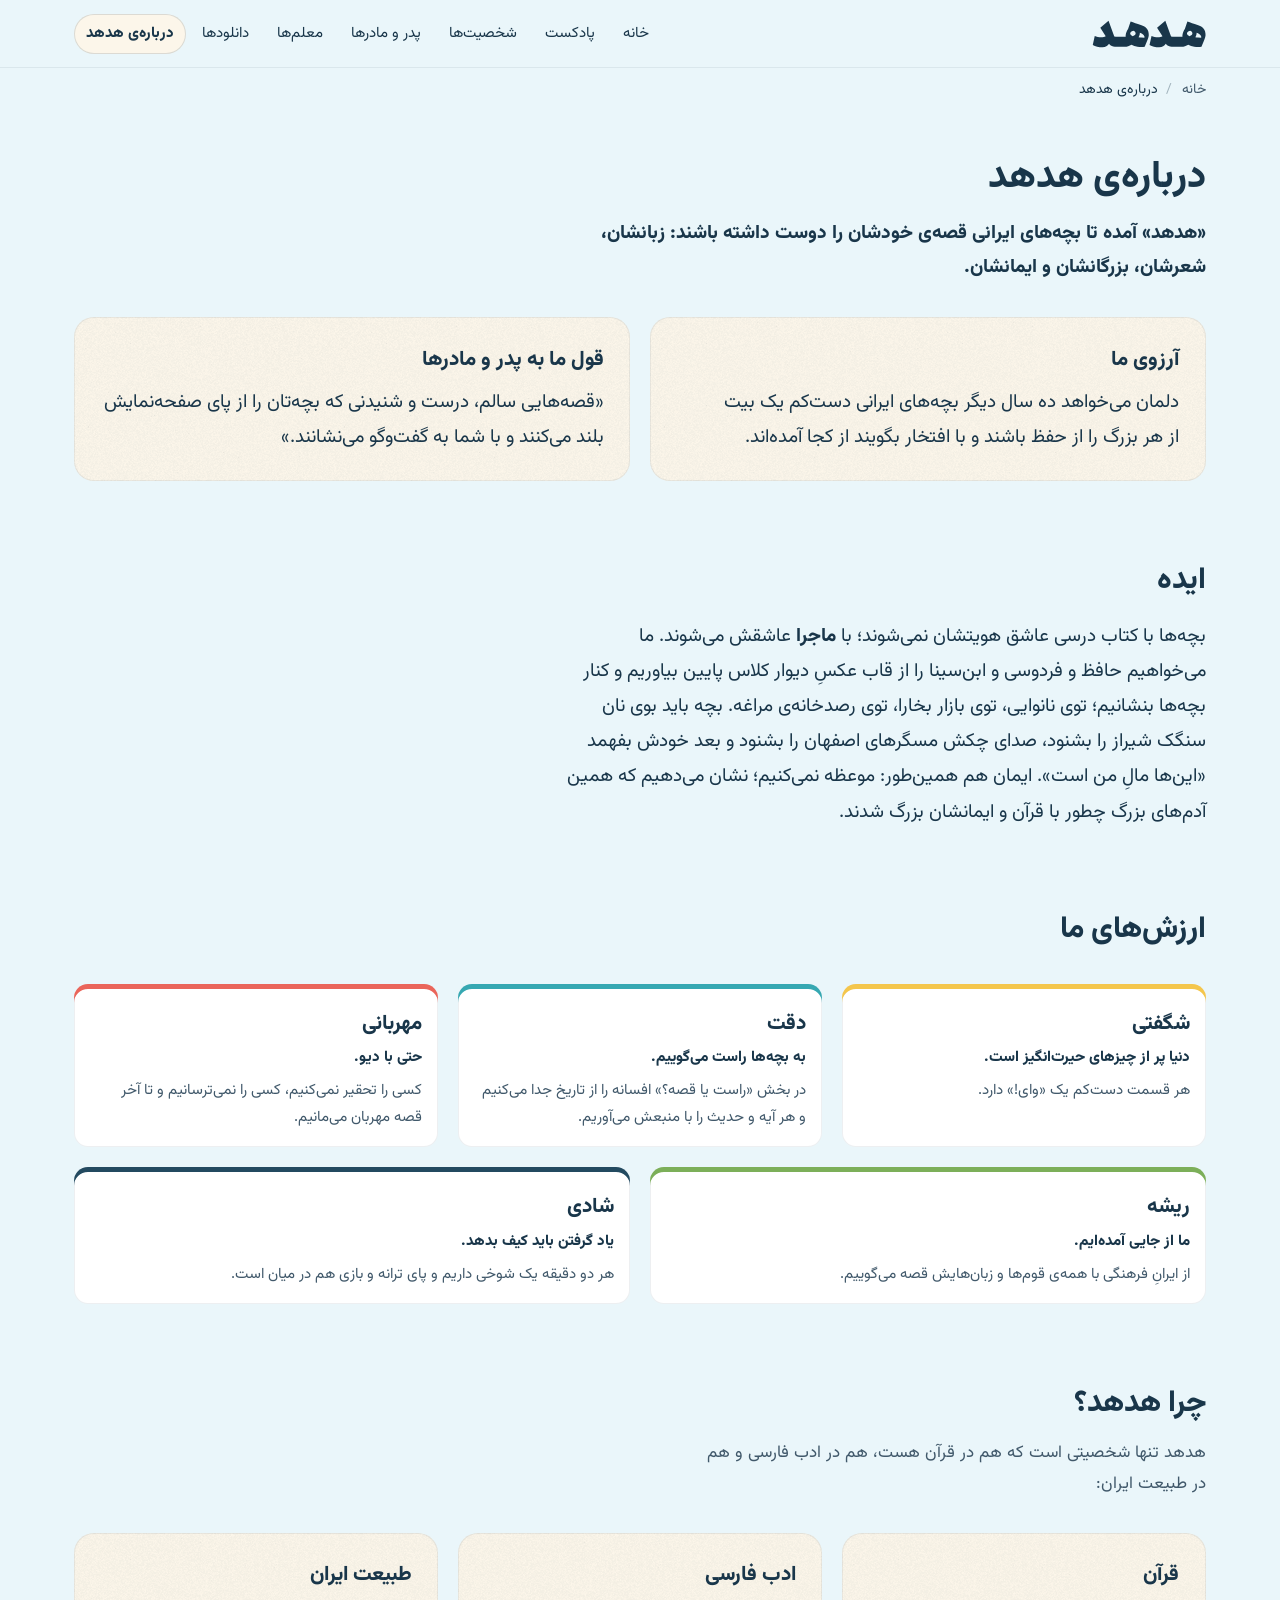
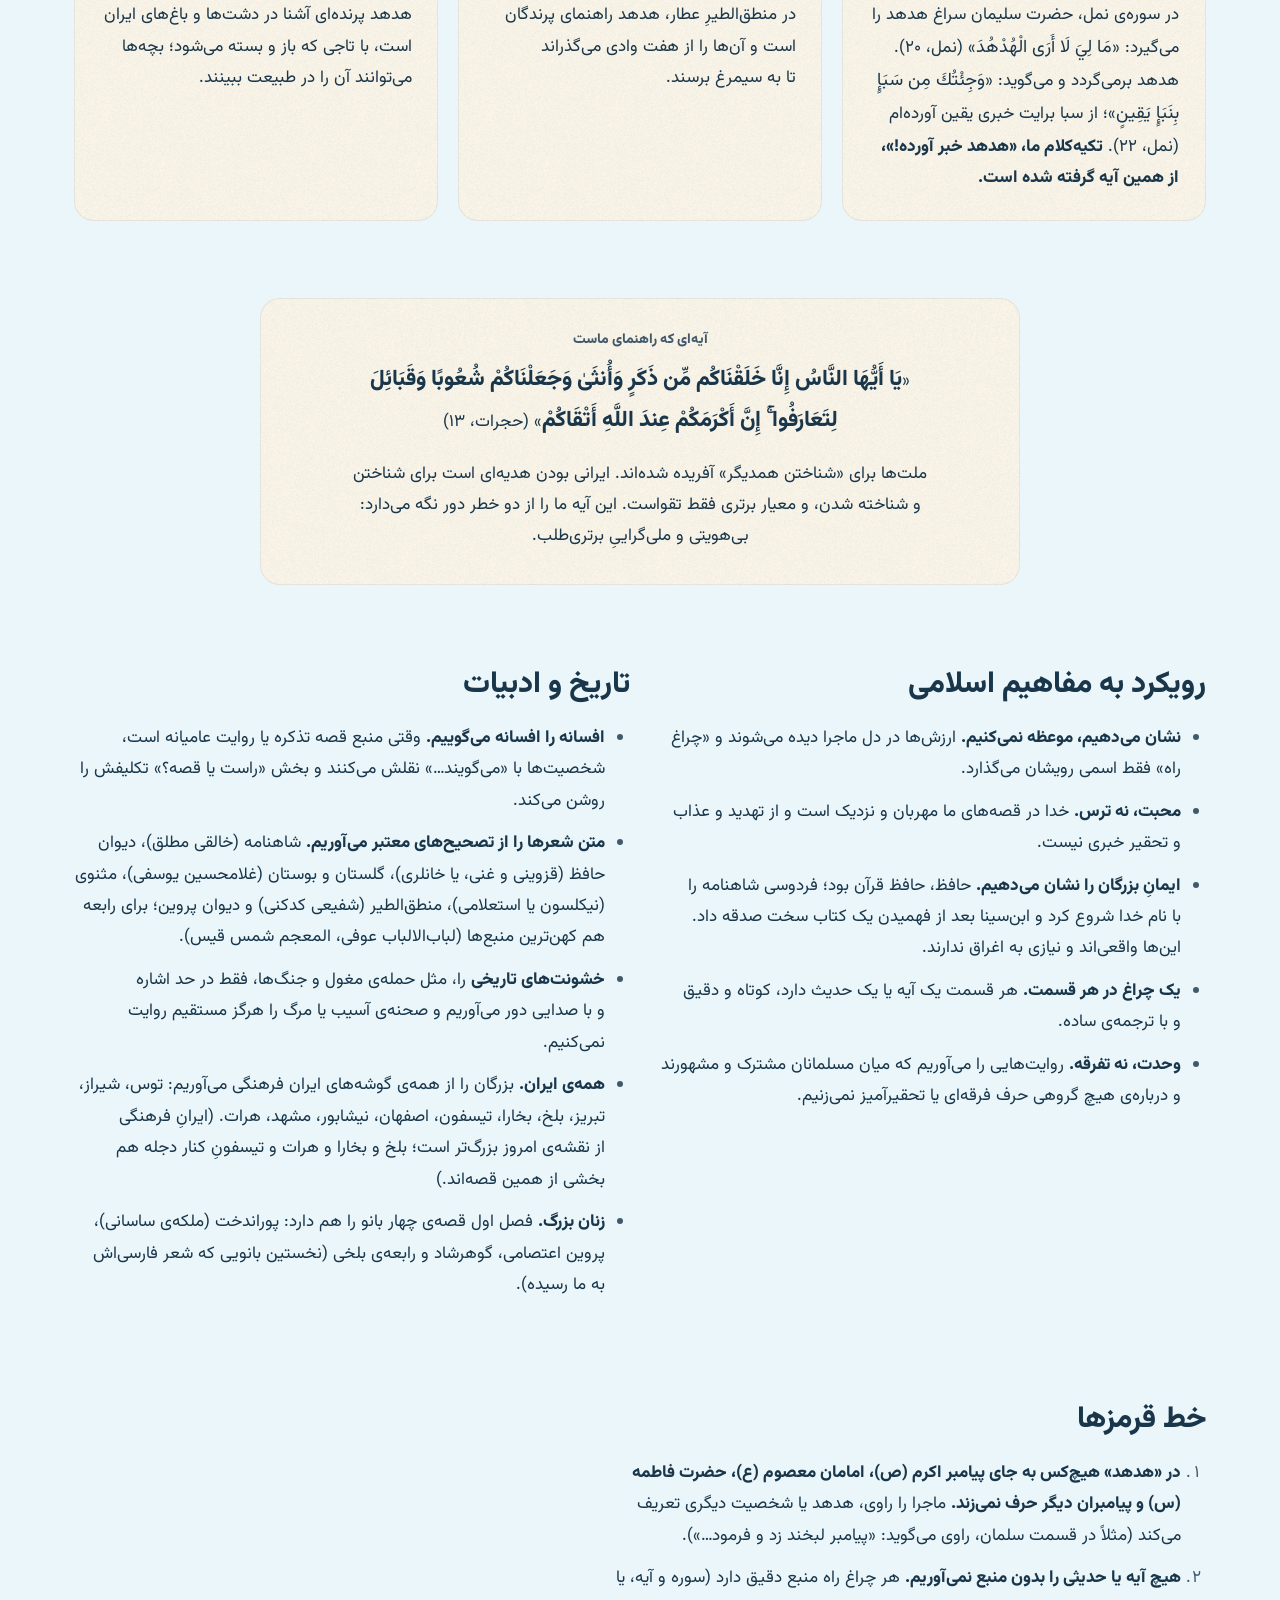
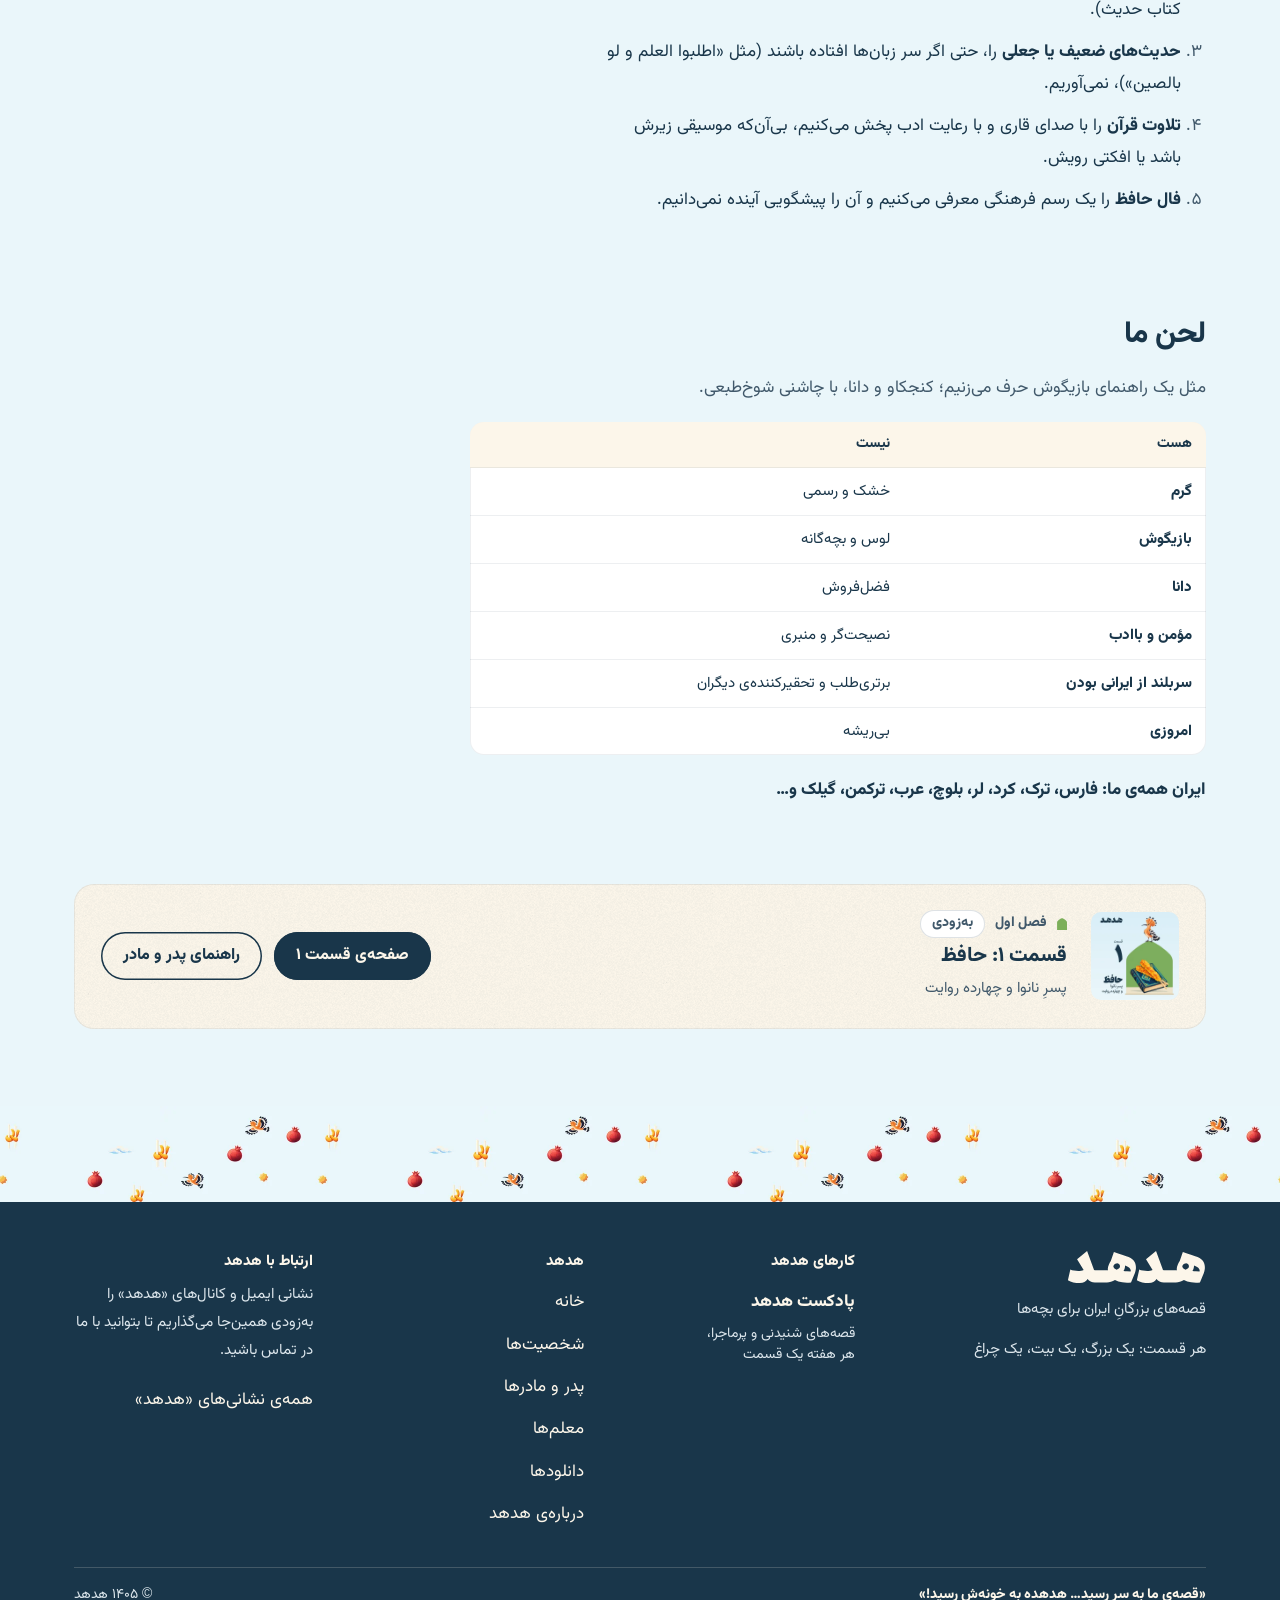
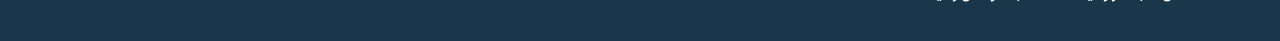
==== commit aa825cb4: "«هدهد» website: Persian text review (natural written Persian throughout)" ====
--- a/about/index.html
+++ b/about/index.html
@@ -4,14 +4,14 @@
 <meta charset="utf-8">
 <meta name="viewport" content="width=device-width, initial-scale=1">
 <title>درباره‌ی هدهد</title>
-<meta name="description" content="درباره‌ی «هدهد»: هدف و ارزش‌ها، ایده، پایه‌ی فکری و خط قرمزها.">
+<meta name="description" content="در این صفحه می‌خوانید «هدهد» چرا ساخته شد، به چه ارزش‌هایی پایبند است و از کدام خط قرمزها هرگز نمی‌گذرد.">
 <link rel="canonical" href="https://hodhodclub.com/about/">
 <meta name="theme-color" content="#EAF6FA">
 <meta property="og:type" content="website">
 <meta property="og:site_name" content="هدهد، قصه‌های بزرگانِ ایران برای بچه‌ها">
 <meta property="og:locale" content="fa_IR">
 <meta property="og:title" content="درباره‌ی هدهد">
-<meta property="og:description" content="درباره‌ی «هدهد»: هدف و ارزش‌ها، ایده، پایه‌ی فکری و خط قرمزها.">
+<meta property="og:description" content="در این صفحه می‌خوانید «هدهد» چرا ساخته شد، به چه ارزش‌هایی پایبند است و از کدام خط قرمزها هرگز نمی‌گذرد.">
 <meta property="og:url" content="https://hodhodclub.com/about/">
 <meta property="og:image" content="https://hodhodclub.com/og/hodhod.jpg">
 <meta property="og:image:width" content="1200">
@@ -24,7 +24,7 @@
 <link rel="manifest" href="/site.webmanifest">
 <link rel="preload" href="/assets/fonts/vazirmatn.woff" as="font" type="font/woff" crossorigin>
 <link rel="stylesheet" href="/assets/site.css?v=29d6ba2e">
-<script>document.documentElement.className='js';window.HUDHUD_TEXT={"local": "به وقت شما: {day}، ساعت {time}", "countdown": "تا انتشار: {left}", "soon": "به‌زودی", "out": "منتشر شد", "today": "امروز", "play": "پخش", "pause": "توقف", "copied": "نشانی صفحه کپی شد.", "menu": "فهرست", "close": "بستن"}</script>
+<script>document.documentElement.className='js';window.HUDHUD_TEXT={"local": "به وقت شما: {day}، ساعت {time}", "countdown": "تا انتشار: {left}", "soon": "به‌زودی", "out": "منتشر شد", "today": "امروز", "play": "پخش", "pause": "مکث", "copied": "نشانی صفحه کپی شد.", "menu": "فهرست", "close": "بستن"}</script>
 <script type="application/ld+json">{"@context": "https://schema.org", "@graph": [{"@type": "BreadcrumbList", "itemListElement": [{"@type": "ListItem", "position": 1, "name": "خانه", "item": "https://hodhodclub.com/"}, {"@type": "ListItem", "position": 2, "name": "درباره‌ی هدهد", "item": "https://hodhodclub.com/about/"}]}]}</script>
 </head>
 <body>
@@ -36,27 +36,27 @@
 </div></header>
 <main id="main">
 <nav class="crumbs wrap" aria-label="مسیر صفحه"><ol><li><a href="/">خانه</a></li><li aria-current="page">درباره‌ی هدهد</li></ol></nav>
-<section class="page-head"><div class="wrap"><h1>درباره‌ی هدهد</h1><p class="lead">«هدهد» آمده است تا بچه‌های ایرانی قصه‌ی خودشان را دوست داشته باشند: زبانشان، شعرشان، بزرگانشان و ایمانشان.</p></div></section>
+<section class="page-head"><div class="wrap"><h1>درباره‌ی هدهد</h1><p class="lead">«هدهد» آمده تا بچه‌های ایرانی قصه‌ی خودشان را دوست داشته باشند: زبانشان، شعرشان، بزرگانشان و ایمانشان.</p></div></section>
 <section class="section section-tight" aria-labelledby="core-t"><div class="wrap">
-<h2 id="core-t" class="sr">هسته‌ی هدهد</h2><div class="grid grid-2 core"><div class="card grain core-card"><h3>چشم‌انداز</h3><p>ده سال دیگر، بچه‌های ایرانی دست‌کم یک بیت از هر بزرگ را از حفظ باشند و با افتخار بگویند از کجا آمده‌اند.</p></div><div class="card grain core-card"><h3>وعده به پدر و مادرها</h3><p>«محتوای سالم، دقیق و جذاب که بچه‌تان را از صفحه‌نمایش به گفت‌وگو با شما برمی‌گرداند.»</p></div></div>
+<h2 id="core-t" class="sr">هسته‌ی هدهد</h2><div class="grid grid-2 core"><div class="card grain core-card"><h3>آرزوی ما</h3><p>دلمان می‌خواهد ده سال دیگر بچه‌های ایرانی دست‌کم یک بیت از هر بزرگ را از حفظ باشند و با افتخار بگویند از کجا آمده‌اند.</p></div><div class="card grain core-card"><h3>قول ما به پدر و مادرها</h3><p>«قصه‌هایی سالم، درست و شنیدنی که بچه‌تان را از پای صفحه‌نمایش بلند می‌کنند و با شما به گفت‌وگو می‌نشانند.»</p></div></div>
 </div></section>
 <section class="section" aria-labelledby="idea-t"><div class="wrap narrow">
-<h2 id="idea-t" class="sec-title">ایده</h2><div class="director prose"><p>بچه‌ها هویتشان را از کتاب درسی دوست ندارند؛ از <strong>ماجرا</strong> دوستش دارند. کاری که ما می‌کنیم این است که حافظ و فردوسی و ابن‌سینا را از قاب عکسِ دیوار کلاس پایین بیاوریم و بگذاریم کنار بچه‌ها، توی نانوایی، توی بازار بخارا، توی رصدخانه‌ی مراغه. بچه باید بوی نان سنگک شیراز را بشنود، صدای چکش مسگرهای اصفهان را بشنود، و بعد خودش بفهمد «این‌ها مالِ من است». ایمان هم همین‌طور: موعظه نمی‌کنیم؛ نشان می‌دهیم که همین آدم‌های بزرگ چطور با قرآن و ایمانشان بزرگ شدند.</p></div>
+<h2 id="idea-t" class="sec-title">ایده</h2><div class="director prose"><p>بچه‌ها با کتاب درسی عاشق هویتشان نمی‌شوند؛ با <strong>ماجرا</strong> عاشقش می‌شوند. ما می‌خواهیم حافظ و فردوسی و ابن‌سینا را از قاب عکسِ دیوار کلاس پایین بیاوریم و کنار بچه‌ها بنشانیم؛ توی نانوایی، توی بازار بخارا، توی رصدخانه‌ی مراغه. بچه باید بوی نان سنگک شیراز را بشنود، صدای چکش مسگرهای اصفهان را بشنود و بعد خودش بفهمد «این‌ها مالِ من است». ایمان هم همین‌طور: موعظه نمی‌کنیم؛ نشان می‌دهیم که همین آدم‌های بزرگ چطور با قرآن و ایمانشان بزرگ شدند.</p></div>
 </div></section>
 <section class="section" aria-labelledby="val-t"><div class="wrap"><div class="section-head"><h2 id="val-t">ارزش‌های ما</h2></div>
-<div class="values"><div class="value"><h3>شگفتی</h3><p class="means">دنیا پر از چیزهای حیرت‌انگیز است.</p><p>هر قسمت دست‌کم یک «وای!» دارد.</p></div><div class="value"><h3>دقت</h3><p class="means">به بچه‌ها راست می‌گوییم.</p><p>بخش «راست یا قصه؟»، منبع برای هر آیه و حدیث.</p></div><div class="value"><h3>مهربانی</h3><p class="means">حتی با دیو.</p><p>هیچ تحقیر، هیچ ترساندن، رحمت در فینال.</p></div><div class="value"><h3>ریشه</h3><p class="means">ما از جایی آمده‌ایم.</p><p>ایرانِ فرهنگی با همه‌ی قوم‌ها و زبان‌هایش.</p></div><div class="value"><h3>شادی</h3><p class="means">یاد گرفتن باید کیف بدهد.</p><p>شوخی هر دو دقیقه، ترانه، بازی.</p></div></div></div></section>
+<div class="values"><div class="value"><h3>شگفتی</h3><p class="means">دنیا پر از چیزهای حیرت‌انگیز است.</p><p>هر قسمت دست‌کم یک «وای!» دارد.</p></div><div class="value"><h3>دقت</h3><p class="means">به بچه‌ها راست می‌گوییم.</p><p>در بخش «راست یا قصه؟» افسانه را از تاریخ جدا می‌کنیم و هر آیه و حدیث را با منبعش می‌آوریم.</p></div><div class="value"><h3>مهربانی</h3><p class="means">حتی با دیو.</p><p>کسی را تحقیر نمی‌کنیم، کسی را نمی‌ترسانیم و تا آخر قصه مهربان می‌مانیم.</p></div><div class="value"><h3>ریشه</h3><p class="means">ما از جایی آمده‌ایم.</p><p>از ایرانِ فرهنگی با همه‌ی قوم‌ها و زبان‌هایش قصه می‌گوییم.</p></div><div class="value"><h3>شادی</h3><p class="means">یاد گرفتن باید کیف بدهد.</p><p>هر دو دقیقه یک شوخی داریم و پای ترانه و بازی هم در میان است.</p></div></div></div></section>
 <section class="section" aria-labelledby="why-t"><div class="wrap"><div class="section-head"><h2 id="why-t">چرا هدهد؟</h2>
-<p>هدهد تنها شخصیتی است که هم‌زمان در سه جهان خانه دارد:</p></div><div class="worlds"><div class="card grain"><h3>قرآن</h3><p>در سوره‌ی نمل، حضرت سلیمان سراغ هدهد را می‌گیرد: «<span lang="ar">مَا لِيَ لَا أَرَى الْهُدْهُدَ</span>» (نمل، ۲۰). هدهد برمی‌گردد و می‌گوید: «<span lang="ar">وَجِئْتُكَ مِن سَبَإٍ بِنَبَإٍ يَقِينٍ</span>»؛ از سبا برایت خبری یقین آورده‌ام (نمل، ۲۲). <strong>تکیه‌کلام ما، «هدهد خبر آورده!»، از همین آیه می‌آید.</strong></p></div><div class="card grain"><h3>ادب فارسی</h3><p>در منطق‌الطیرِ عطار، هدهد راهنمای پرندگان است در سفر هفت‌وادی به سوی سیمرغ.</p></div><div class="card grain"><h3>طبیعت ایران</h3><p>هدهد پرنده‌ای آشنا در دشت‌ها و باغ‌های ایران است؛ با تاجی که باز و بسته می‌شود. بچه‌ها می‌توانند واقعاً ببینندش.</p></div></div></div></section>
-<section class="section" aria-labelledby="ayah-t"><div class="wrap"><h2 id="ayah-t" class="sr">آیه‌ی پشتوانه</h2>
-<div class="card grain ayah"><p class="eyebrow">آیه‌ی پشتوانه</p><p>«<span lang="ar">يَا أَيُّهَا النَّاسُ إِنَّا خَلَقْنَاكُم مِّن ذَكَرٍ وَأُنثَىٰ وَجَعَلْنَاكُمْ شُعُوبًا وَقَبَائِلَ لِتَعَارَفُوا ۚ إِنَّ أَكْرَمَكُمْ عِندَ اللَّهِ أَتْقَاكُمْ</span>» (حجرات، ۱۳)</p>
-<p>ملت‌ها برای «شناختن همدیگر» آفریده شده‌اند. ایرانی بودن هدیه‌ای است برای شناختن و شناخته شدن، و معیار برتری فقط تقواست. این آیه جلوی دو خطر را می‌گیرد: بی‌هویتی، و ملی‌گرایی برتری‌طلب.</p></div></div></section>
+<p>هدهد تنها شخصیتی است که هم در قرآن هست، هم در ادب فارسی و هم در طبیعت ایران:</p></div><div class="worlds"><div class="card grain"><h3>قرآن</h3><p>در سوره‌ی نمل، حضرت سلیمان سراغ هدهد را می‌گیرد: «<span lang="ar">مَا لِيَ لَا أَرَى الْهُدْهُدَ</span>» (نمل، ۲۰). هدهد برمی‌گردد و می‌گوید: «<span lang="ar">وَجِئْتُكَ مِن سَبَإٍ بِنَبَإٍ يَقِينٍ</span>»؛ از سبا برایت خبری یقین آورده‌ام (نمل، ۲۲). <strong>تکیه‌کلام ما، «هدهد خبر آورده!»، از همین آیه گرفته شده است.</strong></p></div><div class="card grain"><h3>ادب فارسی</h3><p>در منطق‌الطیرِ عطار، هدهد راهنمای پرندگان است و آن‌ها را از هفت وادی می‌گذراند تا به سیمرغ برسند.</p></div><div class="card grain"><h3>طبیعت ایران</h3><p>هدهد پرنده‌ای آشنا در دشت‌ها و باغ‌های ایران است، با تاجی که باز و بسته می‌شود؛ بچه‌ها می‌توانند آن را در طبیعت ببینند.</p></div></div></div></section>
+<section class="section" aria-labelledby="ayah-t"><div class="wrap"><h2 id="ayah-t" class="sr">آیه‌ای که راهنمای ماست</h2>
+<div class="card grain ayah"><p class="eyebrow">آیه‌ای که راهنمای ماست</p><p>«<span lang="ar">يَا أَيُّهَا النَّاسُ إِنَّا خَلَقْنَاكُم مِّن ذَكَرٍ وَأُنثَىٰ وَجَعَلْنَاكُمْ شُعُوبًا وَقَبَائِلَ لِتَعَارَفُوا ۚ إِنَّ أَكْرَمَكُمْ عِندَ اللَّهِ أَتْقَاكُمْ</span>» (حجرات، ۱۳)</p>
+<p>ملت‌ها برای «شناختن همدیگر» آفریده شده‌اند. ایرانی بودن هدیه‌ای است برای شناختن و شناخته شدن، و معیار برتری فقط تقواست. این آیه ما را از دو خطر دور نگه می‌دارد: بی‌هویتی و ملی‌گراییِ برتری‌طلب.</p></div></div></section>
 <section class="section" aria-labelledby="isl-t"><div class="wrap grid grid-2">
-<div class="prose"><h2 id="isl-t" class="sec-title">رویکرد به مفاهیم اسلامی</h2><ul><li><strong>نشان بده، موعظه نکن.</strong> ارزش در ماجرا اتفاق می‌افتد و در «چراغ راه» فقط نامی پیدا می‌کند.</li><li><strong>محبت، نه ترس.</strong> خدا در این سریال مهربان و نزدیک است. از تهدید، عذاب و تحقیر استفاده نمی‌کنیم.</li><li><strong>ایمانِ بزرگان را نشان بده.</strong> حافظ حافظ قرآن بود، فردوسی شاهنامه را با نام خدا شروع کرد، ابن‌سینا بعد از فهمیدن یک کتاب سخت صدقه داد. این‌ها واقعی‌اند و نیازی به اغراق ندارند.</li><li><strong>یک چراغ در هر قسمت.</strong> یک آیه یا یک حدیث؛ کوتاه، دقیق، با ترجمه‌ی ساده.</li><li><strong>وحدت، نه تفرقه.</strong> از روایاتی استفاده می‌کنیم که بین مسلمانان مشترک و مشهور است. هیچ محتوای فرقه‌ای یا تحقیرآمیز درباره‌ی هیچ گروهی نداریم.</li></ul></div>
-<div class="prose"><h2 class="sec-title">تاریخ و ادبیات</h2><ul><li><strong>افسانه را افسانه بگو.</strong> وقتی منبع، تذکره یا روایت عامیانه است، شخصیت‌ها می‌گویند «می‌گویند…» و بخش «راست یا قصه؟» تکلیفش را روشن می‌کند.</li><li><strong>متن شعرها از تصحیح‌های معتبر.</strong> شاهنامه (خالقی مطلق)، دیوان حافظ (قزوینی‑غنی یا خانلری)، گلستان و بوستان (غلامحسین یوسفی)، مثنوی (نیکلسون یا استعلامی)، منطق‌الطیر (شفیعی کدکنی)، دیوان پروین؛ و برای رابعه، کهن‌ترین منبع‌ها (لباب‌الالباب عوفی، المعجم شمس قیس).</li><li><strong>خشونت تاریخی</strong> (حمله‌ی مغول، جنگ‌ها) در حد اشاره و با صدای دور؛ هرگز صحنه‌ی مستقیم آسیب یا مرگ.</li><li><strong>همه‌ی ایران.</strong> بزرگان را از همه‌ی گوشه‌های ایران فرهنگی می‌آوریم: توس، شیراز، تبریز، بلخ، بخارا، تیسفون، اصفهان، نیشابور، مشهد، هرات. (نکته‌ی آموزشی: ایرانِ فرهنگی بزرگ‌تر از نقشه‌ی امروز است؛ بلخ و بخارا و هرات، و تیسفونِ کنار دجله، هم بخشی از همین قصه‌اند.)</li><li><strong>زنان بزرگ.</strong> در فصل اول چهار بانو: پوراندخت (ملکه‌ی ساسانی)، پروین اعتصامی، گوهرشاد و رابعه‌ی بلخی (نخستین بانویی که شعر فارسی‌اش به ما رسیده).</li></ul></div></div></section>
-<section class="section" aria-labelledby="lines-t"><div class="wrap narrow"><div class="prose"><h2 id="lines-t" class="sec-title">خط قرمزها</h2><ol><li><strong>صدای پیامبر اکرم (ص)، امامان معصوم (ع)، حضرت فاطمه (س) و پیامبران دیگر اجرا نمی‌شود.</strong> ماجرا از زبان راوی، هدهد یا شخصیت دیگری نقل می‌شود (مثلاً در قسمت سلمان: «پیامبر لبخند زد و فرمود…» با صدای راوی).</li><li><strong>هیچ آیه یا حدیثی بدون منبع وارد متن نمی‌شود.</strong> هر چراغ راه منبع دقیق دارد (سوره و آیه / کتاب حدیث).</li><li><strong>احادیث ضعیف یا جعلی</strong> که سر زبان‌ها افتاده‌اند (مثل «اطلبوا العلم و لو بالصین») استفاده نمی‌شوند.</li><li><strong>تلاوت قرآن</strong> با صدای قاری و با رعایت ادب: بدون موسیقی زیرش و بدون افکت روی آن.</li><li><strong>فال حافظ</strong> را به‌عنوان یک سنت فرهنگی معرفی می‌کنیم، نه پیشگویی آینده.</li></ol></div></div></section>
+<div class="prose"><h2 id="isl-t" class="sec-title">رویکرد به مفاهیم اسلامی</h2><ul><li><strong>نشان می‌دهیم، موعظه نمی‌کنیم.</strong> ارزش‌ها در دل ماجرا دیده می‌شوند و «چراغ راه» فقط اسمی رویشان می‌گذارد.</li><li><strong>محبت، نه ترس.</strong> خدا در قصه‌های ما مهربان و نزدیک است و از تهدید و عذاب و تحقیر خبری نیست.</li><li><strong>ایمانِ بزرگان را نشان می‌دهیم.</strong> حافظ، حافظ قرآن بود؛ فردوسی شاهنامه را با نام خدا شروع کرد و ابن‌سینا بعد از فهمیدن یک کتاب سخت صدقه داد. این‌ها واقعی‌اند و نیازی به اغراق ندارند.</li><li><strong>یک چراغ در هر قسمت.</strong> هر قسمت یک آیه یا یک حدیث دارد، کوتاه و دقیق و با ترجمه‌ی ساده.</li><li><strong>وحدت، نه تفرقه.</strong> روایت‌هایی را می‌آوریم که میان مسلمانان مشترک و مشهورند و درباره‌ی هیچ گروهی حرف فرقه‌ای یا تحقیرآمیز نمی‌زنیم.</li></ul></div>
+<div class="prose"><h2 class="sec-title">تاریخ و ادبیات</h2><ul><li><strong>افسانه را افسانه می‌گوییم.</strong> وقتی منبع قصه تذکره یا روایت عامیانه است، شخصیت‌ها با «می‌گویند…» نقلش می‌کنند و بخش «راست یا قصه؟» تکلیفش را روشن می‌کند.</li><li><strong>متن شعرها را از تصحیح‌های معتبر می‌آوریم.</strong> شاهنامه (خالقی مطلق)، دیوان حافظ (قزوینی و غنی، یا خانلری)، گلستان و بوستان (غلامحسین یوسفی)، مثنوی (نیکلسون یا استعلامی)، منطق‌الطیر (شفیعی کدکنی) و دیوان پروین؛ برای رابعه هم کهن‌ترین منبع‌ها (لباب‌الالباب عوفی، المعجم شمس قیس).</li><li><strong>خشونت‌های تاریخی</strong> را، مثل حمله‌ی مغول و جنگ‌ها، فقط در حد اشاره و با صدایی دور می‌آوریم و صحنه‌ی آسیب یا مرگ را هرگز مستقیم روایت نمی‌کنیم.</li><li><strong>همه‌ی ایران.</strong> بزرگان را از همه‌ی گوشه‌های ایران فرهنگی می‌آوریم: توس، شیراز، تبریز، بلخ، بخارا، تیسفون، اصفهان، نیشابور، مشهد، هرات. (ایرانِ فرهنگی از نقشه‌ی امروز بزرگ‌تر است؛ بلخ و بخارا و هرات و تیسفونِ کنار دجله هم بخشی از همین قصه‌اند.)</li><li><strong>زنان بزرگ.</strong> فصل اول قصه‌ی چهار بانو را هم دارد: پوراندخت (ملکه‌ی ساسانی)، پروین اعتصامی، گوهرشاد و رابعه‌ی بلخی (نخستین بانویی که شعر فارسی‌اش به ما رسیده).</li></ul></div></div></section>
+<section class="section" aria-labelledby="lines-t"><div class="wrap narrow"><div class="prose"><h2 id="lines-t" class="sec-title">خط قرمزها</h2><ol><li><strong>در «هدهد» هیچ‌کس به جای پیامبر اکرم (ص)، امامان معصوم (ع)، حضرت فاطمه (س) و پیامبران دیگر حرف نمی‌زند.</strong> ماجرا را راوی، هدهد یا شخصیت دیگری تعریف می‌کند (مثلاً در قسمت سلمان، راوی می‌گوید: «پیامبر لبخند زد و فرمود…»).</li><li><strong>هیچ آیه یا حدیثی را بدون منبع نمی‌آوریم.</strong> هر چراغ راه منبع دقیق دارد (سوره و آیه، یا کتاب حدیث).</li><li><strong>حدیث‌های ضعیف یا جعلی</strong> را، حتی اگر سر زبان‌ها افتاده باشند (مثل «اطلبوا العلم و لو بالصین»)، نمی‌آوریم.</li><li><strong>تلاوت قرآن</strong> را با صدای قاری و با رعایت ادب پخش می‌کنیم، بی‌آن‌که موسیقی زیرش باشد یا افکتی رویش.</li><li><strong>فال حافظ</strong> را یک رسم فرهنگی معرفی می‌کنیم و آن را پیشگویی آینده نمی‌دانیم.</li></ol></div></div></section>
 <section class="section" aria-labelledby="tone-t"><div class="wrap narrow"><h2 id="tone-t" class="sec-title">لحن ما</h2>
-<p class="muted">راهنمای بازیگوش: ترکیب کاشف و دانا، با چاشنی بذله‌گو.</p>
-<div class="table-wrap"><table class="isnot"><thead><tr><th scope="col">هست</th><th scope="col">نیست</th></tr></thead><tbody><tr><td>گرم</td><td>خشک و رسمی</td></tr><tr><td>بازیگوش</td><td>لوس و بچه‌گانه</td></tr><tr><td>دانا</td><td>فضل‌فروش</td></tr><tr><td>مؤمن و باادب</td><td>نصیحت‌گر و منبری</td></tr><tr><td>افتخارکننده به ایران</td><td>برتری‌طلب و تحقیرکننده‌ی دیگران</td></tr><tr><td>امروزی</td><td>بی‌ریشه</td></tr></tbody></table></div>
+<p class="muted">مثل یک راهنمای بازیگوش حرف می‌زنیم؛ کنجکاو و دانا، با چاشنی شوخ‌طبعی.</p>
+<div class="table-wrap"><table class="isnot"><thead><tr><th scope="col">هست</th><th scope="col">نیست</th></tr></thead><tbody><tr><td>گرم</td><td>خشک و رسمی</td></tr><tr><td>بازیگوش</td><td>لوس و بچه‌گانه</td></tr><tr><td>دانا</td><td>فضل‌فروش</td></tr><tr><td>مؤمن و باادب</td><td>نصیحت‌گر و منبری</td></tr><tr><td>سربلند از ایرانی بودن</td><td>برتری‌طلب و تحقیرکننده‌ی دیگران</td></tr><tr><td>امروزی</td><td>بی‌ریشه</td></tr></tbody></table></div>
 <p class="strong">ایران همه‌ی ما: فارس، ترک، کرد، لر، بلوچ، عرب، ترکمن، گیلک و…</p></div></section><section class="section next-step" aria-labelledby="ns-title"><div class="wrap"><div class="next-card card grain">
 <a class="next-cover" href="/podcast/episode-01-hafez/" tabindex="-1" aria-hidden="true"><img src="/img/cover01-1100.webp" srcset="/img/cover01-400.webp 400w, /img/cover01-700.webp 700w, /img/cover01-1100.webp 1100w" sizes="88px" width="1100" height="1100" alt="" loading="lazy" decoding="async"></a>
 <div class="next-text"><p class="eyebrow"><svg class="glyph" viewBox="0 0 1000 1300" aria-hidden="true" focusable="false" style="--g:var(--leaf)"><path d="M0,1300 L0,460 L1,442 L3,424 L6,406 L11,389 L18,372 L25,356 L34,340 L44,325 L55,311 L67,297 L98,267 L130,239 L162,210 L196,183 L230,157 L265,132 L300,109 L337,86 L374,64 L411,43 L413,42 L415,41 L417,40 L420,39 L422,38 L424,37 L426,36 L428,35 L430,34 L432,34 L434,33 L437,32 L439,31 L441,31 L443,30 L445,29 L448,29 L450,28 L452,27 L454,27 L457,26 L459,26 L461,25 L463,25 L466,24 L468,24 L470,24 L472,23 L475,23 L477,23 L479,22 L482,22 L484,22 L486,22 L488,21 L491,21 L493,21 L495,21 L498,21 L500,21 L502,21 L505,21 L507,21 L509,21 L512,21 L514,22 L516,22 L518,22 L521,22 L523,23 L525,23 L528,23 L530,24 L532,24 L534,24 L537,25 L539,25 L541,26 L543,26 L546,27 L548,27 L550,28 L552,29 L555,29 L557,30 L559,31 L561,31 L563,32 L566,33 L568,34 L570,34 L572,35 L574,36 L576,37 L578,38 L580,39 L583,40 L585,41 L587,42 L589,43 L626,64 L663,86 L700,109 L735,132 L770,157 L804,183 L838,210 L870,239 L902,267 L933,297 L945,311 L956,325 L966,340 L975,356 L982,372 L989,389 L994,406 L997,424 L999,442 L1000,460 L1000,1300 Z"/></svg>فصل اول<span class="chip status" data-status="2026-10-12T17:30:00Z"></span></p>
@@ -67,9 +67,9 @@
 <footer class="site-foot"><div class="wrap">
 <div class="foot-grid">
 <div class="foot-brand"><svg class="wm-nav" aria-hidden="true" focusable="false" xmlns="http://www.w3.org/2000/svg" viewBox="-35 -1415 6046 1481"><path fill="currentColor" d="M690 -549Q638 -525 580.5 -514.5Q523 -504 457 -504Q363 -504 270.5 -521.0Q178 -538 110 -569L5 -92Q108 -35 238.5 -4.5Q369 26 518 26Q646 26 725.0 -24.0Q804 -74 866 -157Q907 -94 958.0 -60.0Q1009 -26 1088.5 -13.0Q1168 0 1292 0H1703V-530H1292Q1257 -530 1220.0 -534.5Q1183 -539 1144 -546L840 -1375L404 -1011Z M2008 -1332 1873 -937Q1835 -883 1805.5 -820.0Q1776 -757 1759.5 -691.5Q1743 -626 1743 -561Q1743 -545 1754 -531Q1746 -531 1738.5 -530.5Q1731 -530 1722.5 -530.0Q1714 -530 1703 -530Q1675 -530 1664.0 -510.0Q1653 -490 1653 -442V-93Q1653 -41 1663.5 -20.5Q1674 0 1703 0Q1789 0 1879.5 -29.0Q1970 -58 2055 -109Q2192 -36 2371.5 -5.0Q2551 26 2753 2L2888 -328Q2929 -423 2948.5 -501.0Q2968 -579 2968 -626Q2968 -730 2943.5 -811.5Q2919 -893 2868.0 -955.5Q2817 -1018 2737.0 -1065.0Q2657 -1112 2546 -1147Q2386 -1197 2257.5 -1241.5Q2129 -1286 2008 -1332ZM2122 -559Q1985 -610 1985 -682Q1985 -725 2009.5 -761.0Q2034 -797 2073.0 -818.5Q2112 -840 2155 -840Q2187 -840 2213.5 -820.5Q2240 -801 2256.5 -768.5Q2273 -736 2273 -697Q2273 -650 2234.5 -615.0Q2196 -580 2122 -559ZM2426 -496Q2461 -555 2479.5 -617.0Q2498 -679 2494 -738Q2576 -706 2630.5 -671.0Q2685 -636 2713.0 -598.5Q2741 -561 2741 -518Q2741 -510 2739.0 -499.5Q2737 -489 2736 -480Q2651 -480 2573.0 -484.0Q2495 -488 2426 -496Z M3693 -549Q3641 -525 3583.5 -514.5Q3526 -504 3460 -504Q3366 -504 3273.5 -521.0Q3181 -538 3113 -569L3008 -92Q3111 -35 3241.5 -4.5Q3372 26 3521 26Q3649 26 3728.0 -24.0Q3807 -74 3869 -157Q3910 -94 3961.0 -60.0Q4012 -26 4091.5 -13.0Q4171 0 4295 0H4706V-530H4295Q4260 -530 4223.0 -534.5Q4186 -539 4147 -546L3843 -1375L3407 -1011Z M5011 -1332 4876 -937Q4838 -883 4808.5 -820.0Q4779 -757 4762.5 -691.5Q4746 -626 4746 -561Q4746 -545 4757 -531Q4749 -531 4741.5 -530.5Q4734 -530 4725.5 -530.0Q4717 -530 4706 -530Q4678 -530 4667.0 -510.0Q4656 -490 4656 -442V-93Q4656 -41 4666.5 -20.5Q4677 0 4706 0Q4792 0 4882.5 -29.0Q4973 -58 5058 -109Q5195 -36 5374.5 -5.0Q5554 26 5756 2L5891 -328Q5932 -423 5951.5 -501.0Q5971 -579 5971 -626Q5971 -730 5946.5 -811.5Q5922 -893 5871.0 -955.5Q5820 -1018 5740.0 -1065.0Q5660 -1112 5549 -1147Q5389 -1197 5260.5 -1241.5Q5132 -1286 5011 -1332ZM5125 -559Q4988 -610 4988 -682Q4988 -725 5012.5 -761.0Q5037 -797 5076.0 -818.5Q5115 -840 5158 -840Q5190 -840 5216.5 -820.5Q5243 -801 5259.5 -768.5Q5276 -736 5276 -697Q5276 -650 5237.5 -615.0Q5199 -580 5125 -559ZM5429 -496Q5464 -555 5482.5 -617.0Q5501 -679 5497 -738Q5579 -706 5633.5 -671.0Q5688 -636 5716.0 -598.5Q5744 -561 5744 -518Q5744 -510 5742.0 -499.5Q5740 -489 5739 -480Q5654 -480 5576.0 -484.0Q5498 -488 5429 -496Z"/></svg><p>قصه‌های بزرگانِ ایران برای بچه‌ها</p><p>هر قسمت: یک بزرگ، یک بیت، یک چراغ</p></div>
-<nav class="foot-products" aria-labelledby="f-prod"><h2 id="f-prod">تولیدات</h2><ul><li><a href="/podcast/">پادکست هدهد</a><small>قصه‌های صوتی ماجرایی، هر هفته یک قسمت</small></li></ul></nav>
+<nav class="foot-products" aria-labelledby="f-prod"><h2 id="f-prod">کارهای هدهد</h2><ul><li><a href="/podcast/">پادکست هدهد</a><small>قصه‌های شنیدنی و پرماجرا، هر هفته یک قسمت</small></li></ul></nav>
 <nav aria-labelledby="f-brand"><h2 id="f-brand">هدهد</h2><ul class="cols"><li><a href="/">خانه</a></li><li><a href="/characters/">شخصیت‌ها</a></li><li><a href="/parents/">پدر و مادرها</a></li><li><a href="/teachers/">معلم‌ها</a></li><li><a href="/downloads/">دانلودها</a></li><li><a href="/about/">درباره‌ی هدهد</a></li></ul></nav>
-<div><h2 id="contact">ارتباط با هدهد</h2><p>کانال‌ها و ایمیل «هدهد» به‌زودی راه می‌افتند و نشانی‌شان همین‌جا می‌آید.</p><ul><li><a href="/links/">همه‌ی نشانی‌های «هدهد»</a></li></ul></div>
+<div><h2 id="contact">ارتباط با هدهد</h2><p>نشانی ایمیل و کانال‌های «هدهد» را به‌زودی همین‌جا می‌گذاریم تا بتوانید با ما در تماس باشید.</p><ul><li><a href="/links/">همه‌ی نشانی‌های «هدهد»</a></li></ul></div>
 </div>
 <div class="foot-end"><span class="closing">«قصه‌ی ما به سر رسید… <strong>هدهده به خونه‌ش رسید!</strong>»</span><span>© ۱۴۰۵ هدهد</span></div>
 </div></footer>
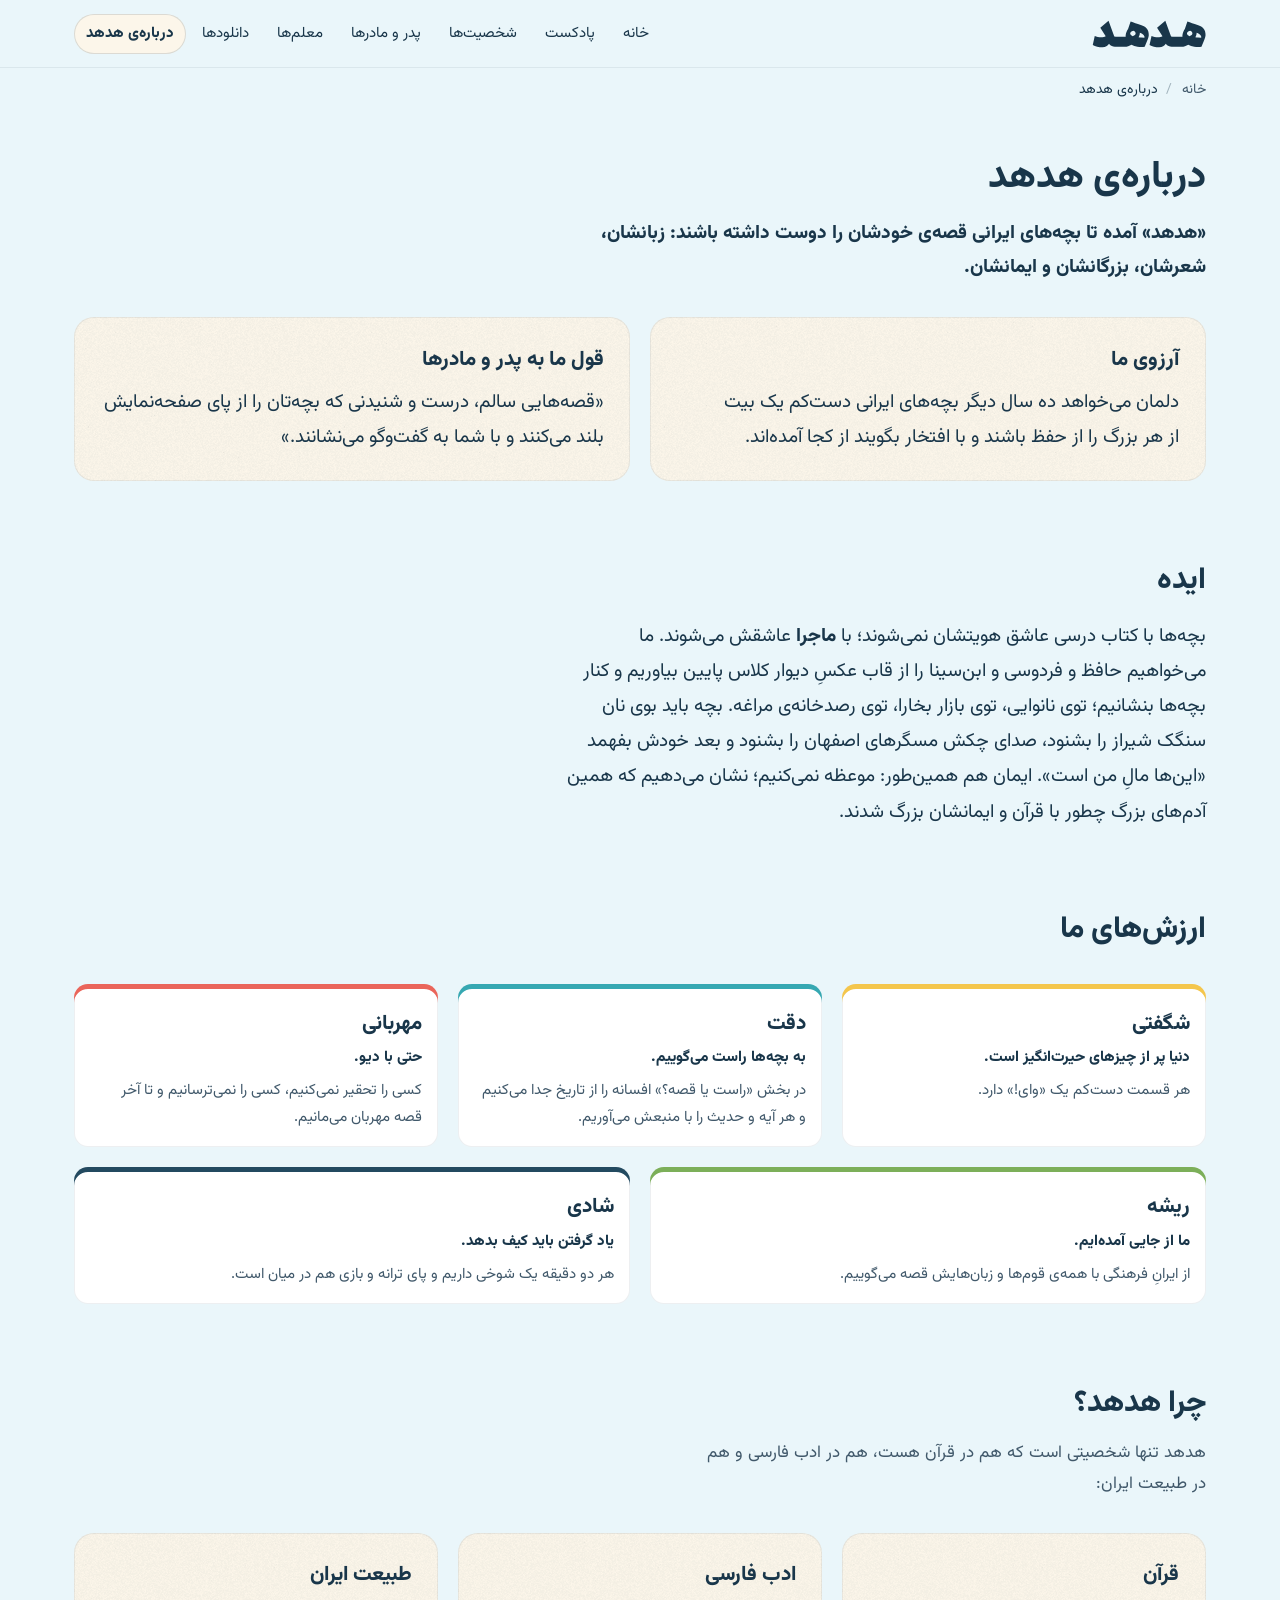
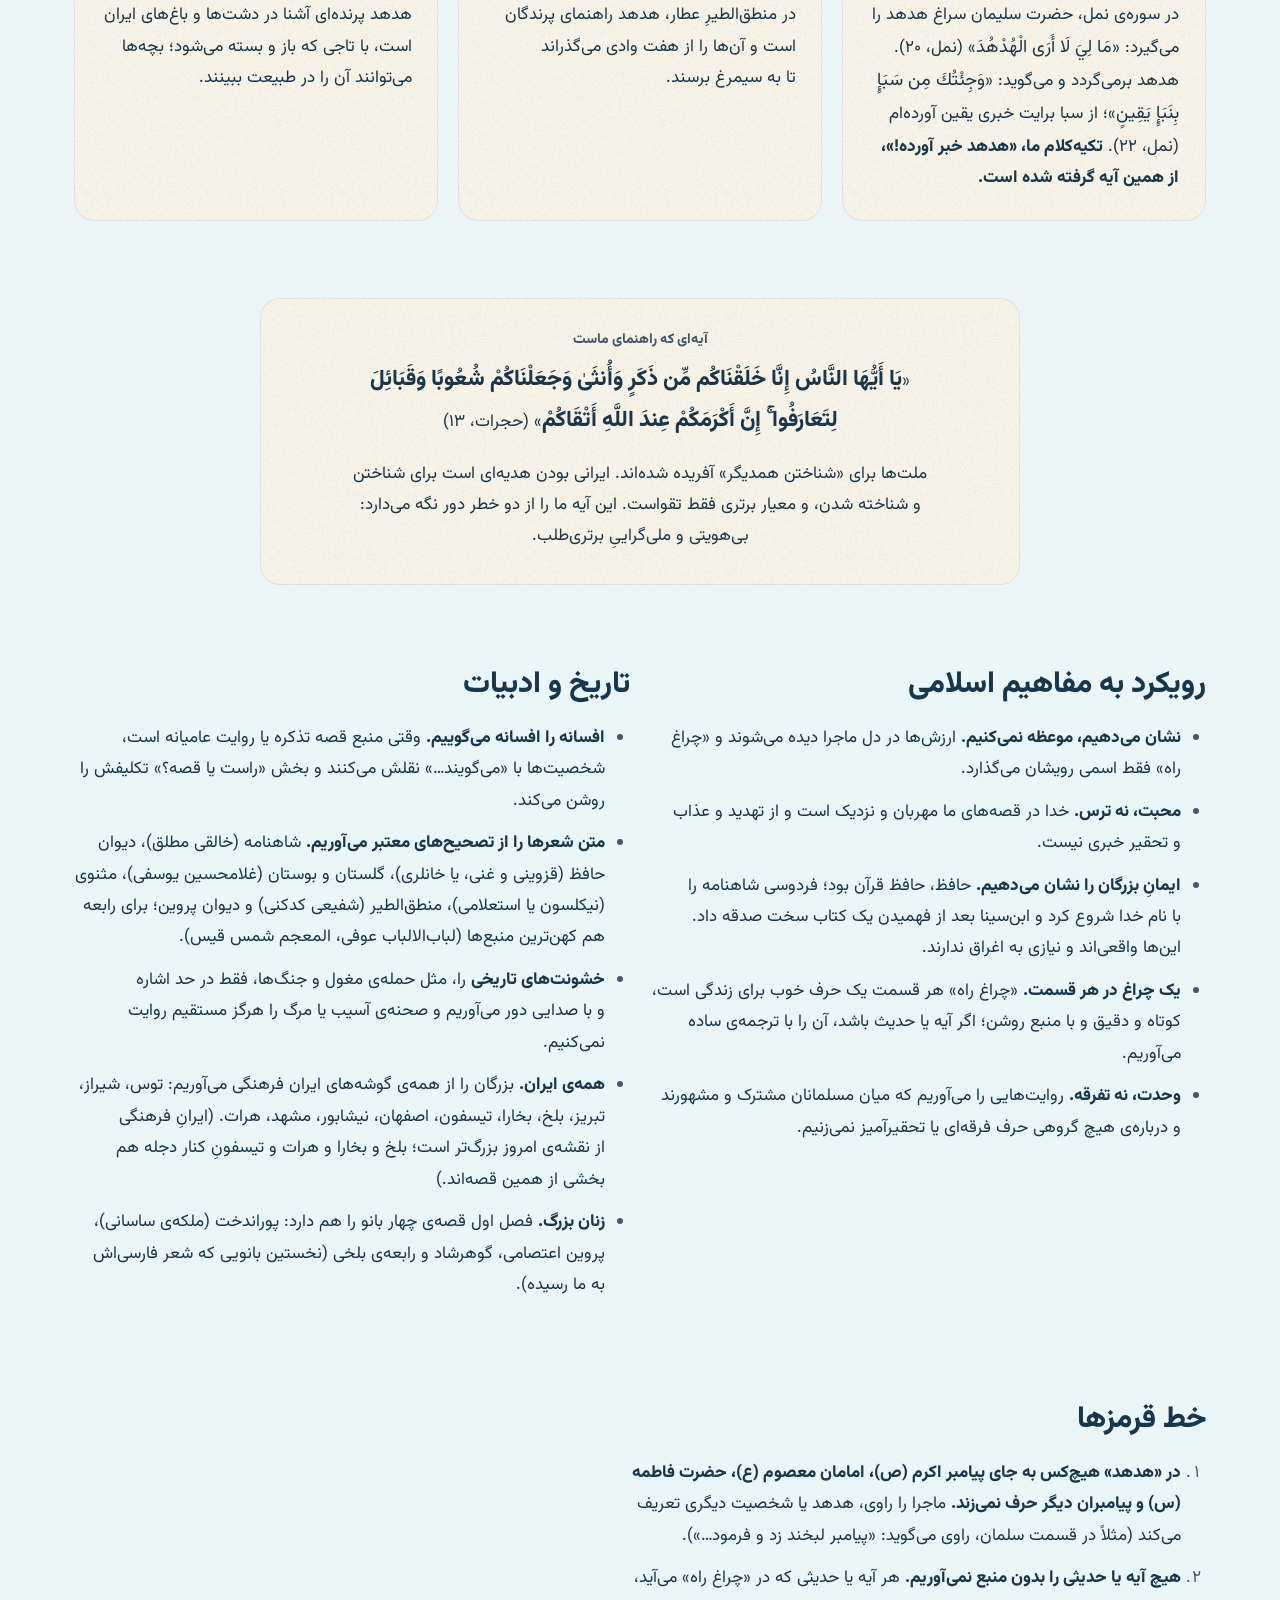
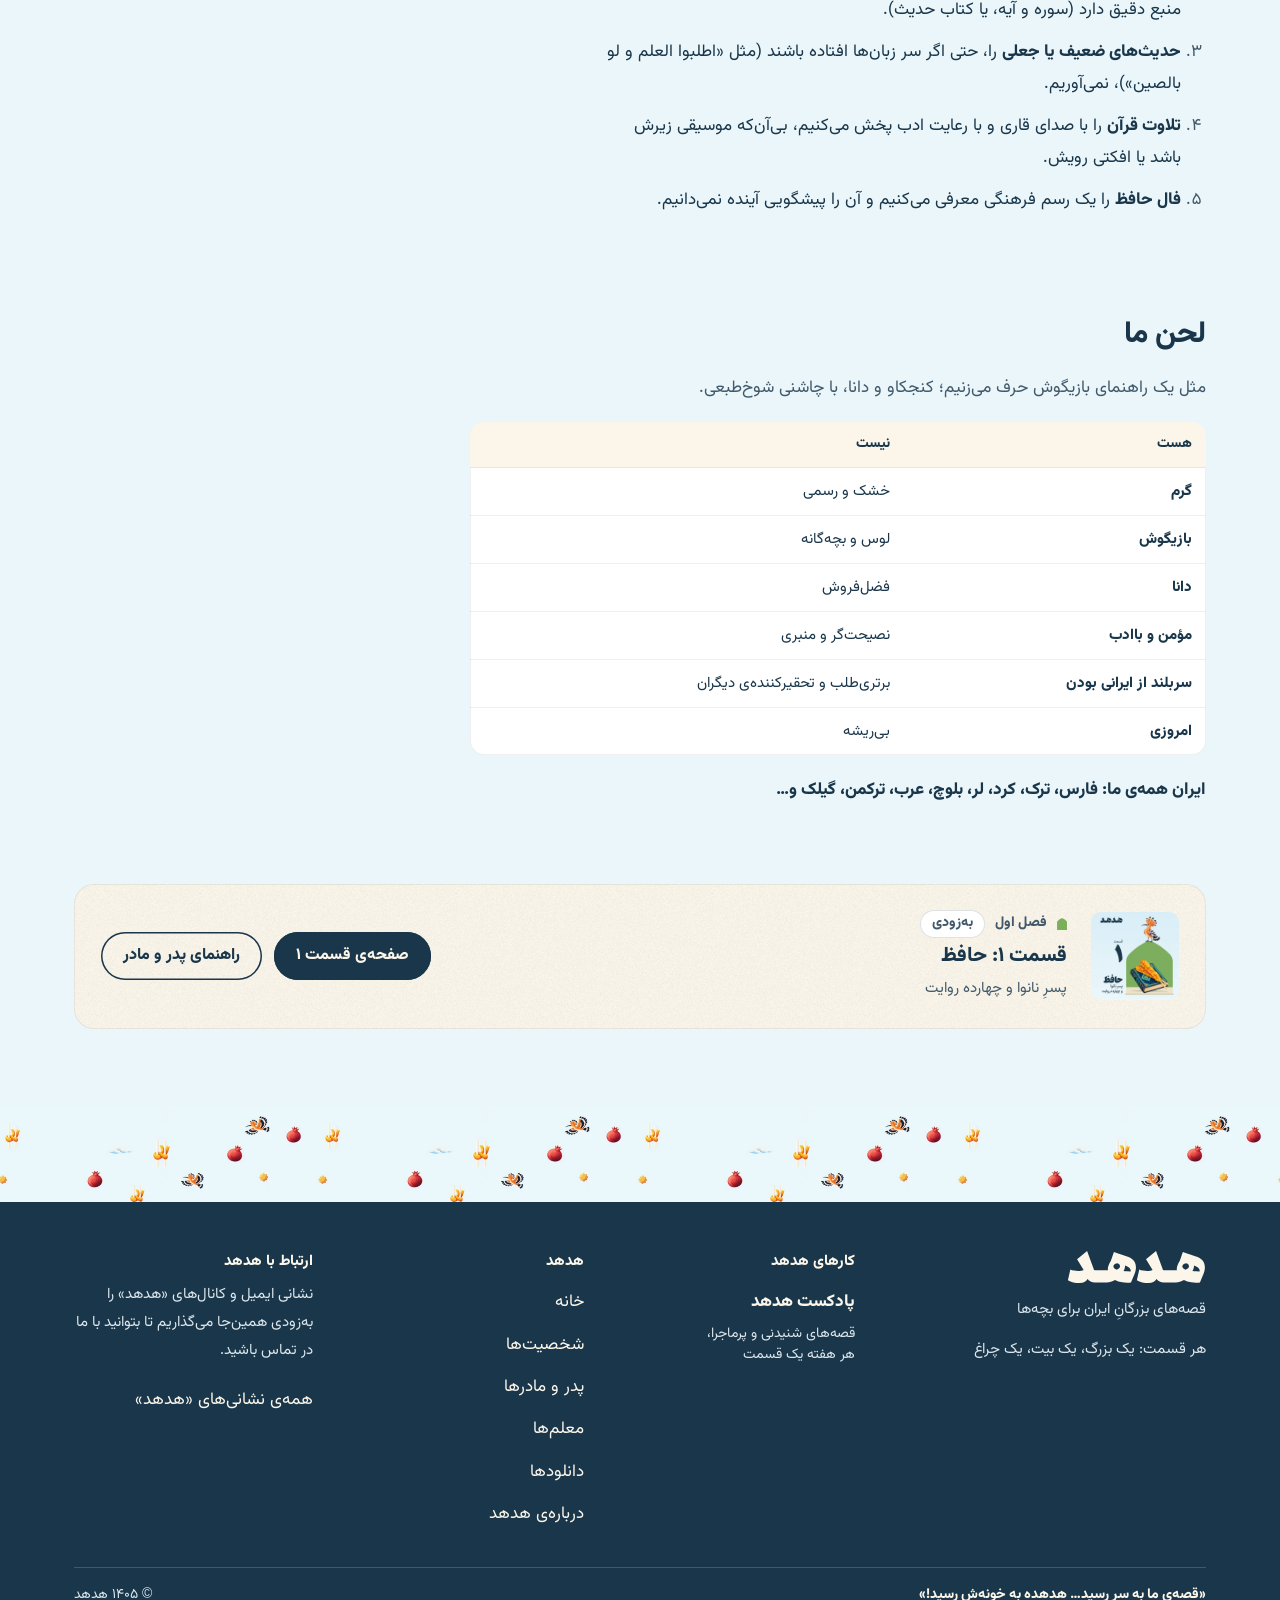
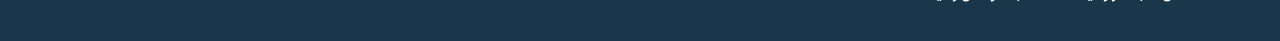
==== commit 4983508e: "«هدهد» website: episode 1 rewrite (new couplet, no hadith), real channel links, softer «چراغ راه» wo" ====
--- a/about/index.html
+++ b/about/index.html
@@ -51,9 +51,9 @@
 <div class="card grain ayah"><p class="eyebrow">آیه‌ای که راهنمای ماست</p><p>«<span lang="ar">يَا أَيُّهَا النَّاسُ إِنَّا خَلَقْنَاكُم مِّن ذَكَرٍ وَأُنثَىٰ وَجَعَلْنَاكُمْ شُعُوبًا وَقَبَائِلَ لِتَعَارَفُوا ۚ إِنَّ أَكْرَمَكُمْ عِندَ اللَّهِ أَتْقَاكُمْ</span>» (حجرات، ۱۳)</p>
 <p>ملت‌ها برای «شناختن همدیگر» آفریده شده‌اند. ایرانی بودن هدیه‌ای است برای شناختن و شناخته شدن، و معیار برتری فقط تقواست. این آیه ما را از دو خطر دور نگه می‌دارد: بی‌هویتی و ملی‌گراییِ برتری‌طلب.</p></div></div></section>
 <section class="section" aria-labelledby="isl-t"><div class="wrap grid grid-2">
-<div class="prose"><h2 id="isl-t" class="sec-title">رویکرد به مفاهیم اسلامی</h2><ul><li><strong>نشان می‌دهیم، موعظه نمی‌کنیم.</strong> ارزش‌ها در دل ماجرا دیده می‌شوند و «چراغ راه» فقط اسمی رویشان می‌گذارد.</li><li><strong>محبت، نه ترس.</strong> خدا در قصه‌های ما مهربان و نزدیک است و از تهدید و عذاب و تحقیر خبری نیست.</li><li><strong>ایمانِ بزرگان را نشان می‌دهیم.</strong> حافظ، حافظ قرآن بود؛ فردوسی شاهنامه را با نام خدا شروع کرد و ابن‌سینا بعد از فهمیدن یک کتاب سخت صدقه داد. این‌ها واقعی‌اند و نیازی به اغراق ندارند.</li><li><strong>یک چراغ در هر قسمت.</strong> هر قسمت یک آیه یا یک حدیث دارد، کوتاه و دقیق و با ترجمه‌ی ساده.</li><li><strong>وحدت، نه تفرقه.</strong> روایت‌هایی را می‌آوریم که میان مسلمانان مشترک و مشهورند و درباره‌ی هیچ گروهی حرف فرقه‌ای یا تحقیرآمیز نمی‌زنیم.</li></ul></div>
+<div class="prose"><h2 id="isl-t" class="sec-title">رویکرد به مفاهیم اسلامی</h2><ul><li><strong>نشان می‌دهیم، موعظه نمی‌کنیم.</strong> ارزش‌ها در دل ماجرا دیده می‌شوند و «چراغ راه» فقط اسمی رویشان می‌گذارد.</li><li><strong>محبت، نه ترس.</strong> خدا در قصه‌های ما مهربان و نزدیک است و از تهدید و عذاب و تحقیر خبری نیست.</li><li><strong>ایمانِ بزرگان را نشان می‌دهیم.</strong> حافظ، حافظ قرآن بود؛ فردوسی شاهنامه را با نام خدا شروع کرد و ابن‌سینا بعد از فهمیدن یک کتاب سخت صدقه داد. این‌ها واقعی‌اند و نیازی به اغراق ندارند.</li><li><strong>یک چراغ در هر قسمت.</strong> «چراغ راه» هر قسمت یک حرف خوب برای زندگی است، کوتاه و دقیق و با منبع روشن؛ اگر آیه یا حدیث باشد، آن را با ترجمه‌ی ساده می‌آوریم.</li><li><strong>وحدت، نه تفرقه.</strong> روایت‌هایی را می‌آوریم که میان مسلمانان مشترک و مشهورند و درباره‌ی هیچ گروهی حرف فرقه‌ای یا تحقیرآمیز نمی‌زنیم.</li></ul></div>
 <div class="prose"><h2 class="sec-title">تاریخ و ادبیات</h2><ul><li><strong>افسانه را افسانه می‌گوییم.</strong> وقتی منبع قصه تذکره یا روایت عامیانه است، شخصیت‌ها با «می‌گویند…» نقلش می‌کنند و بخش «راست یا قصه؟» تکلیفش را روشن می‌کند.</li><li><strong>متن شعرها را از تصحیح‌های معتبر می‌آوریم.</strong> شاهنامه (خالقی مطلق)، دیوان حافظ (قزوینی و غنی، یا خانلری)، گلستان و بوستان (غلامحسین یوسفی)، مثنوی (نیکلسون یا استعلامی)، منطق‌الطیر (شفیعی کدکنی) و دیوان پروین؛ برای رابعه هم کهن‌ترین منبع‌ها (لباب‌الالباب عوفی، المعجم شمس قیس).</li><li><strong>خشونت‌های تاریخی</strong> را، مثل حمله‌ی مغول و جنگ‌ها، فقط در حد اشاره و با صدایی دور می‌آوریم و صحنه‌ی آسیب یا مرگ را هرگز مستقیم روایت نمی‌کنیم.</li><li><strong>همه‌ی ایران.</strong> بزرگان را از همه‌ی گوشه‌های ایران فرهنگی می‌آوریم: توس، شیراز، تبریز، بلخ، بخارا، تیسفون، اصفهان، نیشابور، مشهد، هرات. (ایرانِ فرهنگی از نقشه‌ی امروز بزرگ‌تر است؛ بلخ و بخارا و هرات و تیسفونِ کنار دجله هم بخشی از همین قصه‌اند.)</li><li><strong>زنان بزرگ.</strong> فصل اول قصه‌ی چهار بانو را هم دارد: پوراندخت (ملکه‌ی ساسانی)، پروین اعتصامی، گوهرشاد و رابعه‌ی بلخی (نخستین بانویی که شعر فارسی‌اش به ما رسیده).</li></ul></div></div></section>
-<section class="section" aria-labelledby="lines-t"><div class="wrap narrow"><div class="prose"><h2 id="lines-t" class="sec-title">خط قرمزها</h2><ol><li><strong>در «هدهد» هیچ‌کس به جای پیامبر اکرم (ص)، امامان معصوم (ع)، حضرت فاطمه (س) و پیامبران دیگر حرف نمی‌زند.</strong> ماجرا را راوی، هدهد یا شخصیت دیگری تعریف می‌کند (مثلاً در قسمت سلمان، راوی می‌گوید: «پیامبر لبخند زد و فرمود…»).</li><li><strong>هیچ آیه یا حدیثی را بدون منبع نمی‌آوریم.</strong> هر چراغ راه منبع دقیق دارد (سوره و آیه، یا کتاب حدیث).</li><li><strong>حدیث‌های ضعیف یا جعلی</strong> را، حتی اگر سر زبان‌ها افتاده باشند (مثل «اطلبوا العلم و لو بالصین»)، نمی‌آوریم.</li><li><strong>تلاوت قرآن</strong> را با صدای قاری و با رعایت ادب پخش می‌کنیم، بی‌آن‌که موسیقی زیرش باشد یا افکتی رویش.</li><li><strong>فال حافظ</strong> را یک رسم فرهنگی معرفی می‌کنیم و آن را پیشگویی آینده نمی‌دانیم.</li></ol></div></div></section>
+<section class="section" aria-labelledby="lines-t"><div class="wrap narrow"><div class="prose"><h2 id="lines-t" class="sec-title">خط قرمزها</h2><ol><li><strong>در «هدهد» هیچ‌کس به جای پیامبر اکرم (ص)، امامان معصوم (ع)، حضرت فاطمه (س) و پیامبران دیگر حرف نمی‌زند.</strong> ماجرا را راوی، هدهد یا شخصیت دیگری تعریف می‌کند (مثلاً در قسمت سلمان، راوی می‌گوید: «پیامبر لبخند زد و فرمود…»).</li><li><strong>هیچ آیه یا حدیثی را بدون منبع نمی‌آوریم.</strong> هر آیه یا حدیثی که در «چراغ راه» می‌آید، منبع دقیق دارد (سوره و آیه، یا کتاب حدیث).</li><li><strong>حدیث‌های ضعیف یا جعلی</strong> را، حتی اگر سر زبان‌ها افتاده باشند (مثل «اطلبوا العلم و لو بالصین»)، نمی‌آوریم.</li><li><strong>تلاوت قرآن</strong> را با صدای قاری و با رعایت ادب پخش می‌کنیم، بی‌آن‌که موسیقی زیرش باشد یا افکتی رویش.</li><li><strong>فال حافظ</strong> را یک رسم فرهنگی معرفی می‌کنیم و آن را پیشگویی آینده نمی‌دانیم.</li></ol></div></div></section>
 <section class="section" aria-labelledby="tone-t"><div class="wrap narrow"><h2 id="tone-t" class="sec-title">لحن ما</h2>
 <p class="muted">مثل یک راهنمای بازیگوش حرف می‌زنیم؛ کنجکاو و دانا، با چاشنی شوخ‌طبعی.</p>
 <div class="table-wrap"><table class="isnot"><thead><tr><th scope="col">هست</th><th scope="col">نیست</th></tr></thead><tbody><tr><td>گرم</td><td>خشک و رسمی</td></tr><tr><td>بازیگوش</td><td>لوس و بچه‌گانه</td></tr><tr><td>دانا</td><td>فضل‌فروش</td></tr><tr><td>مؤمن و باادب</td><td>نصیحت‌گر و منبری</td></tr><tr><td>سربلند از ایرانی بودن</td><td>برتری‌طلب و تحقیرکننده‌ی دیگران</td></tr><tr><td>امروزی</td><td>بی‌ریشه</td></tr></tbody></table></div>
